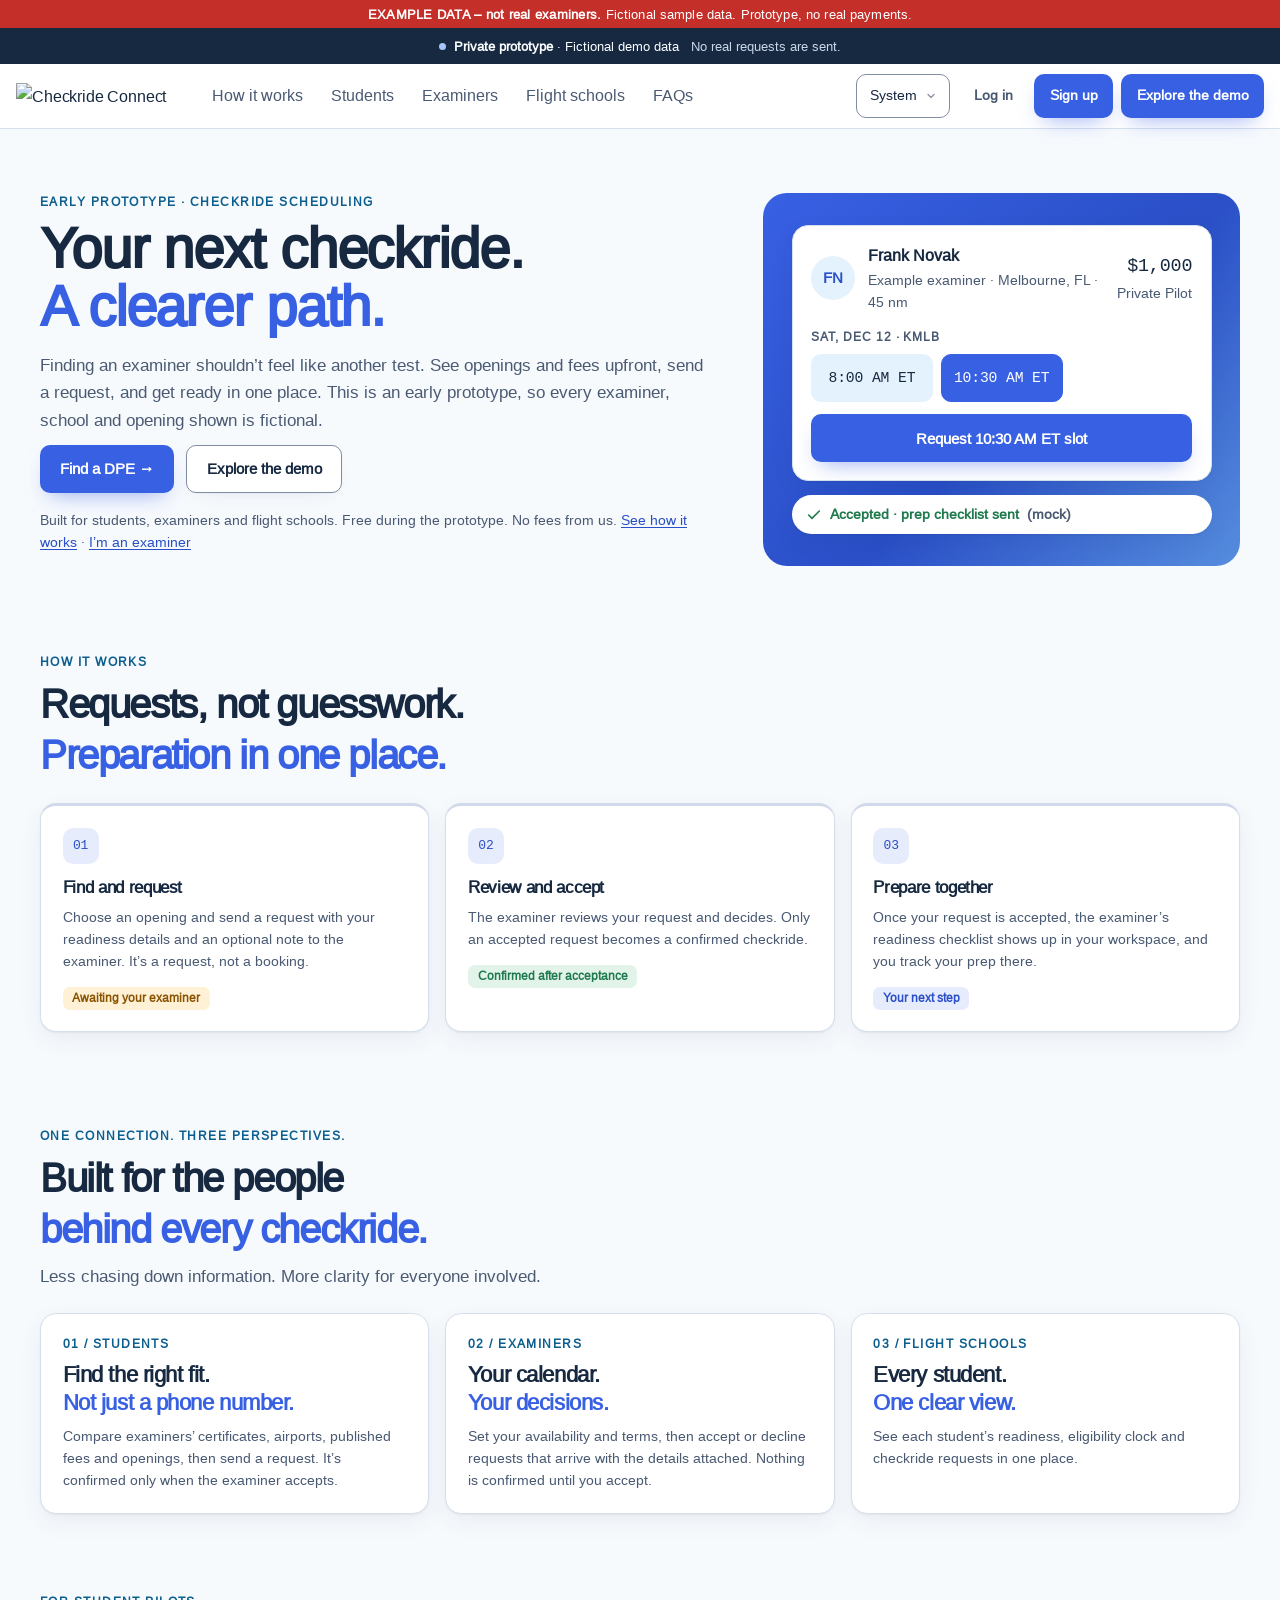
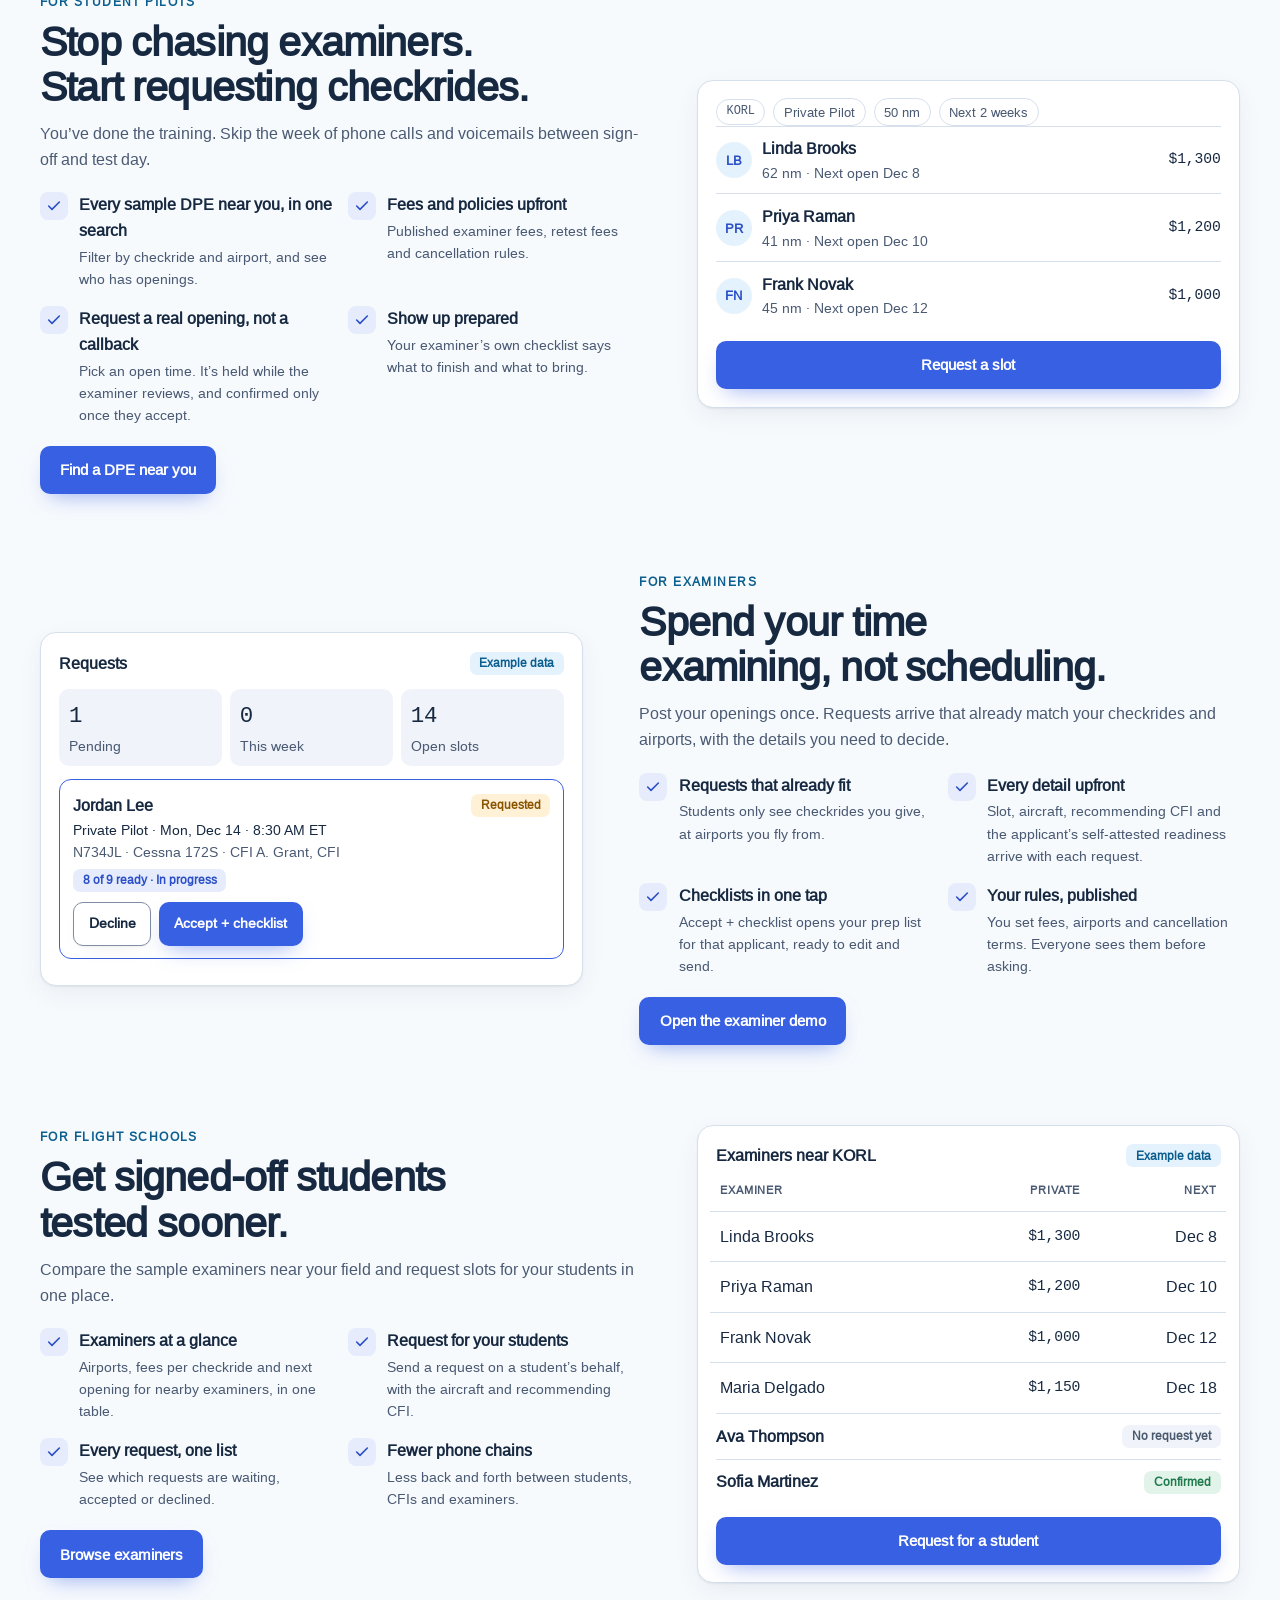
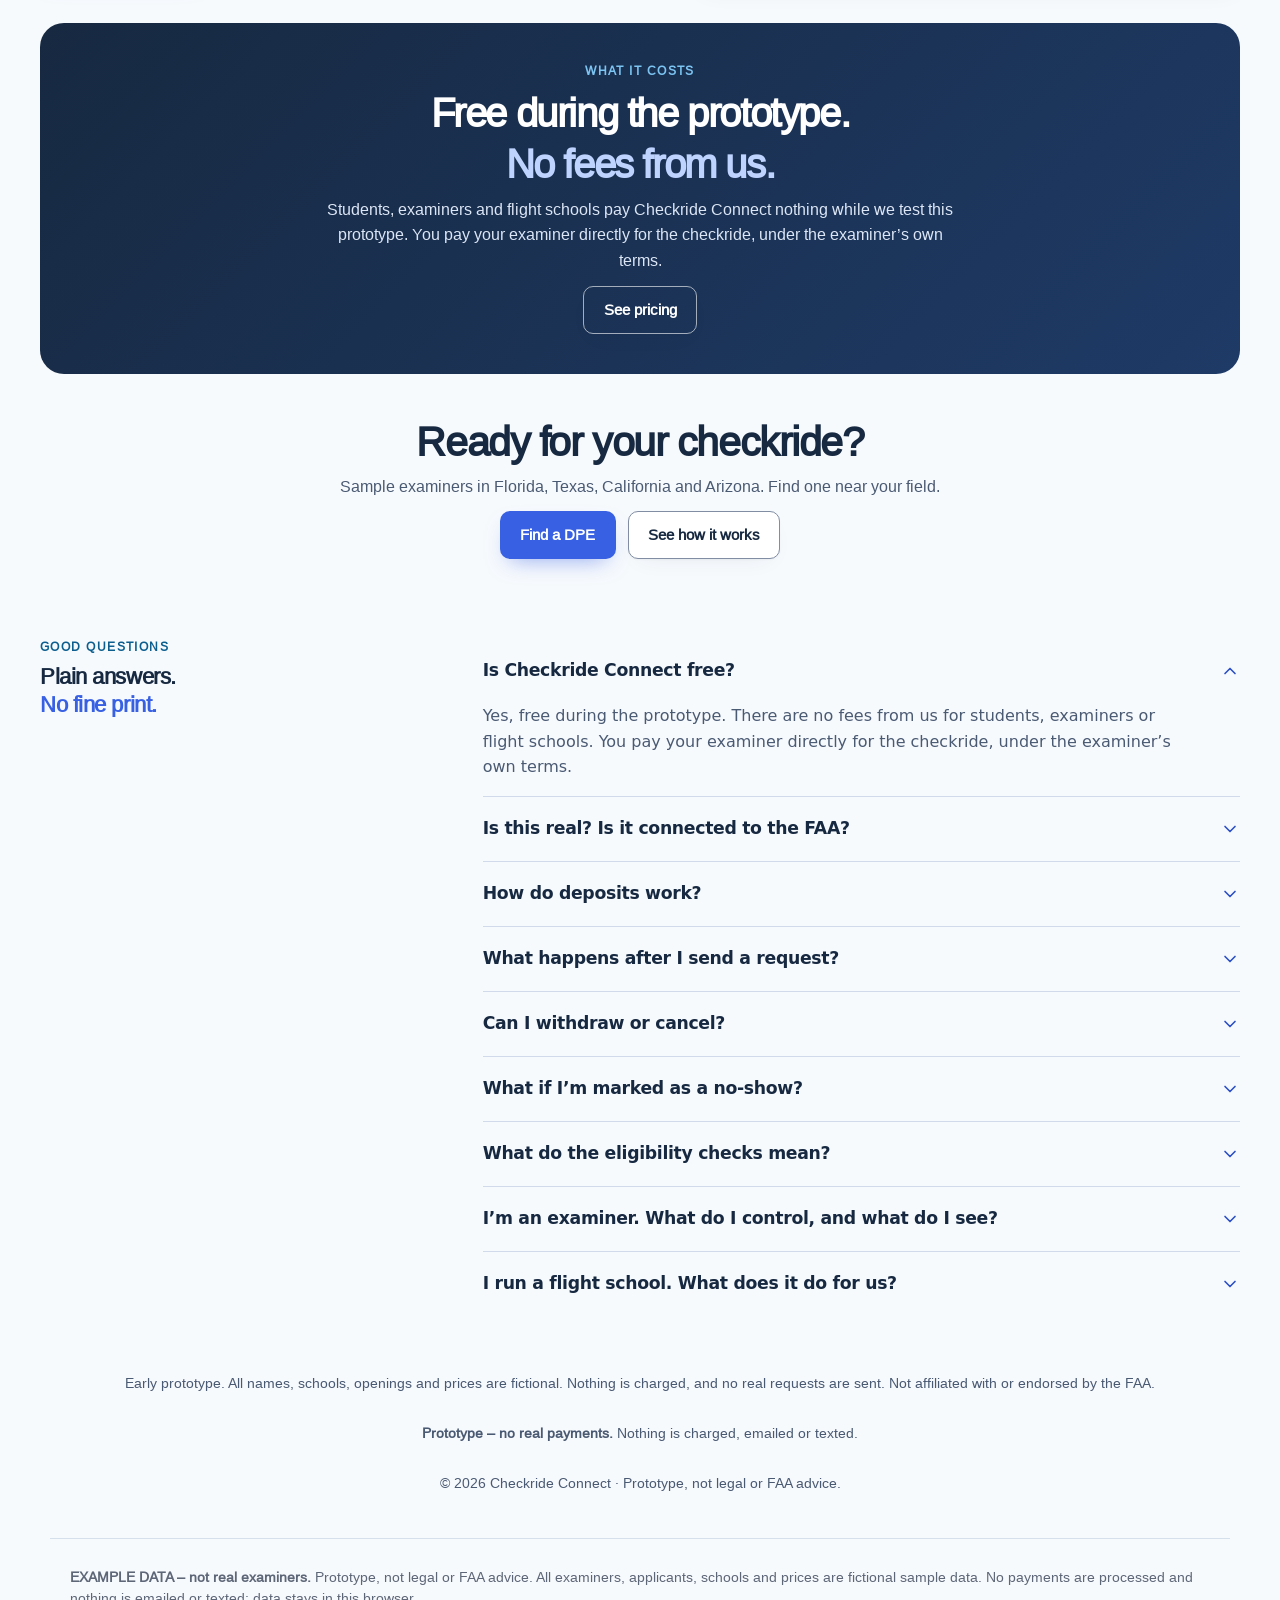
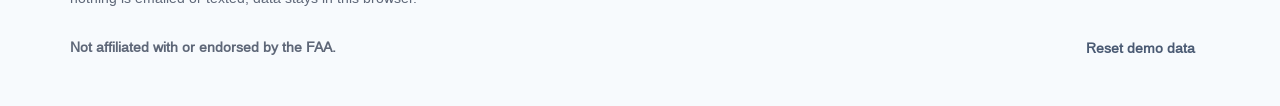
==== index.html @ be7ac013 "v4 RC2: Vercel-style rebuild (cc-proto-v7.1.0), QA GO" ====
<!doctype html><html lang="en"><head><meta charset=utf8><meta name=viewport content="width=device-width,initial-scale=1,viewport-fit=cover"><style>:root{color-scheme:light;box-sizing:border-box;padding-top:env(safe-area-inset-top,0px);padding-bottom:env(safe-area-inset-bottom,0px)}:root[data-theme=dark]{color-scheme:dark}html{scroll-padding-top:env(safe-area-inset-top,0px)}body{margin:0;padding:0;font:14px -apple-system,BlinkMacSystemFont,sans-serif;background:#F6F9FC;color:#162941}:root[data-theme=dark] body{background:#0B1424;color:#EAF0F8}img{max-width:100%}[hidden]:not([hidden=until-found i]){display:none!important}</style><link rel="icon" href="favicon.ico" sizes="48x48"><link rel="icon" href="icons/favicon.svg" type="image/svg+xml"><link rel="apple-touch-icon" href="icons/apple-touch-icon.png"><link rel="manifest" href="site.webmanifest"><meta name="theme-color" content="#ffffff" media="(prefers-color-scheme: light)"><meta name="theme-color" content="#10141d" media="(prefers-color-scheme: dark)">
<title>Checkride Connect (prototype)</title>
<meta name="description" content="Checkride Connect prototype: find sample examiners by certificate, location, availability and price. Example data only, not real examiners; not affiliated with or endorsed by the FAA.">
<!-- Fully static: no external fonts, scripts or network calls. Fonts are self-hosted in fonts/. -->
<!-- QA-051: no font preloads (Firefox warned they were unused on some routes); @font-face with font-display handles loading. --><link rel="stylesheet" href="styles.css">
<script>(function(){try{var t=localStorage.getItem('cc-theme')||'system';if(t==='system')t=matchMedia('(prefers-color-scheme: dark)').matches?'dark':'light';document.documentElement.dataset.theme=t;if(localStorage.getItem('cc-theme')&&localStorage.getItem('cc-theme')!=='system'){var ms=document.querySelectorAll('meta[name=theme-color]');for(var i=0;i<ms.length;i++){ms[i].media=(ms[i].content==='#10141d')===(t==='dark')?'all':'not all';}}}catch(e){document.documentElement.dataset.theme='light';}})();
try{if(localStorage.getItem("cc-wf"))document.documentElement.classList.add("wf")}catch(e){}</script>
</head><body>
<script>(function(){var h=location.hash.slice(1).split("?")[0].split("#")[0];if(h===""||h==="/"||h==="faq"||h==="/login"||h==="/signup")document.body.classList.add("is-landing");})();</script>

<a class="skip-link" href="#app">Skip to content</a>
<header class="topbar">
  <div class="proto-banner" role="note"><b>EXAMPLE DATA – not real examiners.</b> <span>Fictional sample data. Prototype, no real payments.</span></div>
  <div class="land-strip" role="note"><b>Private prototype</b> · Fictional demo data <span class="sep">No real requests are sent.</span></div>
  <div class="topbar-inner">
    <a class="brand" href="#/" aria-label="Checkride Connect, home">
      <img class="lockup lockup-light" src="brand/runway-horizontal-light.svg" width="164" height="26" alt="Checkride Connect">
      <img class="lockup lockup-dark" src="brand/runway-horizontal-dark.svg" width="164" height="26" alt="Checkride Connect">
    </a>
    <nav id="crumb" class="crumb" aria-label="Breadcrumb"></nav>
    <nav id="land-nav" class="land-nav" aria-label="Landing" hidden><a href="#/#how">How it works</a><a href="#/#students">Students</a><a href="#/#examiners">Examiners</a><a href="#/#schools">Flight schools</a><a href="#/#faq">FAQs</a></nav>
    <div class="topbar-right">
      <label class="theme-pick"><span class="sr-only">Theme</span>
        <select id="theme-select" data-theme-select data-action-change="theme" aria-label="Theme">
          <option value="light">Light</option>
          <option value="dark">Dark</option>
          <option value="system">System</option>
        </select>
      </label>
      <label class="role">
        <span class="role-label">View as</span>
        <select id="role-select" aria-label="View the app as">
          <option value="pilot">Student pilot</option>
          <option value="dpe">Examiner</option>
          <option value="school">Flight school</option>
          <option value="admin" hidden disabled>Admin</option>
        </select>
      </label>
      <div id="v4-auth" class="v4-authbar land-cta-auth"><a class="btn ghost sm" href="#/login">Log in</a><a class="btn sm" href="#/signup">Sign up</a></div>
      <a class="btn cta sm land-cta" href="#/home" data-action="set-role" data-role="pilot" data-to="#/home">Explore the demo</a>
    </div>
  </div>
</header>
<nav id="nav" class="tabbar" aria-label="Main"></nav>

<main id="app" class="wrap" tabindex="-1"><div class="page app-loading" data-state="loading" role="status" aria-live="polite">
  <p class="app-loading-msg"><span class="spinner" aria-hidden="true"></span> Loading sample examiners…</p>
  <div class="sk sk-title" aria-hidden="true"></div><div class="sk sk-line" aria-hidden="true"></div><div class="sk sk-line short" aria-hidden="true"></div>
  <div class="sk sk-card" aria-hidden="true"></div><div class="sk sk-card" aria-hidden="true"></div>
</div></main>

<footer class="footer wrap">
  <p><b>EXAMPLE DATA – not real examiners.</b> Prototype, not legal or FAA advice. All examiners, applicants, schools and prices are fictional sample data. No payments are processed and nothing is emailed or texted; data stays in this browser.</p>
  <p class="faa-disclaimer"><b>Not affiliated with or endorsed by the FAA.</b></p>
  <button class="btn ghost sm" data-action="reset-data-ask" id="footer-reset-data">Reset demo data</button>
</footer>

<div id="modal-root"></div>
<div id="toasts" class="toasts" aria-live="polite"></div>

<script defer src="demo-date.js"></script>
<script defer src="data.js"></script>
<script defer src="sample-fl-examiners.js"></script>
<script defer src="sample-tx-examiners.js"></script>
<script defer src="sample-ca-examiners.js"></script>
<script defer src="sample-az-examiners.js"></script>
<script defer src="cost-model.js"></script>
<script defer src="app.js"></script>
<script id="app-fallback">
// Data load failure: if a script failed to load or the sample data is missing, show a recoverable error instead of a blank page.
document.addEventListener("DOMContentLoaded", function () {
  if (window.CC_APP_READY) return;
  var app = document.getElementById("app");
  app.innerHTML = '<div class="page"><div class="card empty state" data-state="load-error" role="alert">' +
    '<svg class="state-ic" viewBox="0 0 24 24" width="28" height="28" aria-hidden="true" fill="none" stroke="currentColor" stroke-width="1.7" stroke-linecap="round" stroke-linejoin="round"><path d="M12 4 2.8 19.5h18.4z"/><path d="M12 10v4.2M12 17.2v.1"/></svg>' +
    '<h1>Sample data didn\u2019t load</h1><p>' + (navigator.onLine === false ? "You\u2019re offline and this page isn\u2019t saved on this device yet. Connect once, then it works offline." : "Part of the prototype failed to load. Try again.") + '</p>' +
    '<div class="empty-actions"><button class="btn" type="button" id="retry-load">Try again</button></div>' +
    '<p class="muted small">Prototype – no real payments. Prototype, not legal or FAA advice.</p></div></div>';
  document.getElementById("retry-load").addEventListener("click", function () { location.reload(); });
});
</script>
<script>
// Offline support: a small service worker caches the app shell and sample data (relative paths, works under a subpath).
if ("serviceWorker" in navigator && /^https?:$/.test(location.protocol)) {
  window.addEventListener("load", function () { navigator.serviceWorker.register("sw.js", { scope: "./" }).catch(function () {}); });
}
</script>

</body></html>
---- styles.css ----
/* v3 fonts (design-spec-v3 §2.2, Marlo r9 #1): headlines Manrope 800 (section titles 700), body Geist, codes/times/fees Geist Mono.
   Self-hosted (SIL OFL 1.1, licenses in fonts/licenses/), rules from checkride-brand/fonts/README.md. Bricolage is used only inside
   the outlined logo SVG, so it is not loaded as a webfont. */
@font-face {
  font-family: "Manrope";
  src: url("fonts/Manrope-Variable-latin.woff2") format("woff2");
  font-weight: 200 800; font-style: normal; font-display: swap;
  unicode-range: U+0000-00FF, U+0131, U+0152-0153, U+02BB-02BC, U+02C6, U+02DA, U+02DC, U+0304, U+0308, U+0329, U+2000-206F, U+20AC, U+2122, U+2191, U+2193, U+2212, U+2215, U+FEFF, U+FFFD;
}
@font-face {
  font-family: "Manrope";
  src: url("fonts/Manrope-Variable-latin-ext.woff2") format("woff2");
  font-weight: 200 800; font-style: normal; font-display: swap;
  unicode-range: U+0100-02BA, U+02BD-02C5, U+02C7-02CC, U+02CE-02D7, U+02DD-02FF, U+0304, U+0308, U+0329, U+1D00-1DBF, U+1E00-1E9F, U+1EF2-1EFF, U+2020, U+20A0-20AB, U+20AD-20C4, U+2113, U+2C60-2C7F, U+A720-A7FF;
}
@font-face {
  font-family: "Geist";
  src: url("fonts/Geist-Variable.woff2") format("woff2");
  font-weight: 100 900; font-style: normal; font-display: swap;
}
@font-face {
  font-family: "Geist Mono";
  src: url("fonts/GeistMono-Variable.woff2") format("woff2");
  font-weight: 100 900; font-style: normal; font-display: swap;
}

/* Metric-matched local fallbacks (no download): keep line breaks stable while the self-hosted fonts swap in, cutting landing CLS. */
@font-face { font-family: "Manrope Fallback"; src: local("Arial"), local("ArialMT"), local("Arimo"), local("Liberation Sans"), local("Helvetica"); size-adjust: 100.5%; ascent-override: 106.1%; descent-override: 29.9%; line-gap-override: 0%; }
@font-face { font-family: "Geist Fallback"; src: local("Arial"), local("ArialMT"), local("Arimo"), local("Liberation Sans"), local("Helvetica"); size-adjust: 101.8%; ascent-override: 98.7%; descent-override: 29%; line-gap-override: 0%; }

/* v3 tokens (design-spec-v3 §2, tokens-v3.css). Light is the default (UI label "Light"); dark via [data-theme="dark"]; "System" is
   resolved to light or dark by the pre-paint script in index.html. Older variable names used across this file map onto v3 values. */
:root, :root[data-theme="light"] {
  color-scheme: light;
  --bg: #F7FAFD; --bg-tint: #F3F6FF;
  --surface: #FFFFFF; --surface-inset: #F6F9FB; --surface-hero: #EDF5FC; --surface-hero-2: #EAF2FD;
  --surface-2: #F0F3F9; --surface-3: #EAEDF6;
  --text: #172941; --muted: #4A5A73; --faint: #5E6778; --subtle: #5E6778; --label: #495A6E; --placeholder: #626C7E;
  --border: #D6E0EC; --border-strong: #D1DAEB; --rule: #D1DAEB; --rule-accent: #C3DAFA; --border-control: #808DA2;
  --brand: #172941;
  --accent: #3860E3; --accent-strong: #2A4FC7; --accent-text: #2A4FC7; --accent-soft: #E6ECFC; --accent-soft-2: #E3F2FC; --on-accent: #FFFFFF;
  --headline-accent: #3860E3; --date-num: #2A4DCD; --indicator: #3860E3; --focus: #3860E3;
  --navy: #172941; --on-navy: #F9FDFE; --on-navy-muted: #C9D6E8; --navy-dot: #A6C6F9; --strip-text: #3E5B7D;
  --on-warn: #FFFFFF;
  --good: #1F7A4D; --good-text: #1F7A4D; --good-soft: #E2F4EA;
  --warn: #8A5300; --warn-text: #8A5300; --warn-soft: #FFF1D6;
  --bad: #B42318; --bad-text: #B42318; --bad-soft: #FDE8E6; --bad-border-control: #B86E72;
  --info-soft: #E3F2FC; --info-text: #0B5E8E; --neutral-soft: #F0F3F9; --neutral-text: #495A6E; --track: #EAEDF6;
  --verify-soft: #F3EEFF; --verify-text: #5B3DB8;
  --signal: #f2b33d;
  --board-bg: #15273F; --board-row: #1C3150; --board-row-hover: #233B5F; --board-text: #F9FDFE; --board-dim: #C9D6E8;
  --scrim: rgb(0 0 0 / .45);
  --shadow-sm: 0 1px 2px rgb(22 41 65 / .04), 0 8px 24px -12px rgb(22 41 65 / .10);
  --shadow-md: 0 1px 2px rgb(22 41 65 / .05), 0 14px 30px -12px rgb(22 41 65 / .18);
  --shadow-lg: 0 30px 70px -20px rgb(22 41 65 / .35);
  --shadow-card: 0 1px 2px rgb(22 41 65 / .04), 0 8px 24px -12px rgb(22 41 65 / .10);
  --shadow-cta: 0 10px 22px -10px rgb(56 96 227 / .55);
  --r-xs: 6px; --r-sm: 10px; --r-md: 12px; --r: 16px; --r-lg: 16px; --r-xl: 20px; --r-pill: 999px;
  --target-min: 44px; --dur-fast: 120ms; --dur: 200ms;
  /* Fonts switch on with html.wf (after first paint; see app.js brandFonts), so first paint never waits on webfonts.
     Before then the metric-matched local "… Fallback" faces keep line breaks stable, so the swap does not shift layout. */
  --font-display: "Manrope Fallback", ui-sans-serif, system-ui, -apple-system, BlinkMacSystemFont, "Segoe UI", Roboto, "Helvetica Neue", Arial, sans-serif;
  --font-body: "Manrope Fallback", ui-sans-serif, system-ui, -apple-system, BlinkMacSystemFont, "Segoe UI", Roboto, "Helvetica Neue", Arial, sans-serif;
  --font-mono: ui-monospace, "SF Mono", SFMono-Regular, Menlo, Consolas, "Liberation Mono", monospace;
  --fw-display: 800; --fw-h2: 700;
  --fs-display: 2.5rem; --fs-h1: 1.875rem; --fs-h2: 1.375rem; --fs-h3: 1.0625rem; --fs-eyebrow: .75rem; --fs-stat: 2rem;
  --ease: cubic-bezier(.2, .7, .2, 1);
  --header-h: 64px; --tabbar-h: 64px; --rail-w: 248px;
}
html.wf, html.wf[data-theme] {
  --font-display: "Manrope", "Manrope Fallback", ui-sans-serif, system-ui, -apple-system, BlinkMacSystemFont, "Segoe UI", Roboto, "Helvetica Neue", Arial, sans-serif;
  --font-body: "Manrope", "Manrope Fallback", ui-sans-serif, system-ui, -apple-system, BlinkMacSystemFont, "Segoe UI", Roboto, "Helvetica Neue", Arial, sans-serif;
  --font-mono: "Geist Mono", ui-monospace, "SF Mono", SFMono-Regular, Menlo, Consolas, "Liberation Mono", monospace;
}
/* QA-057: a stray "ce; }" fragment here used to swallow the whole dark token block below. */
:root[data-theme="dark"] {
  color-scheme: dark;
  --bg: #0B1424; --bg-tint: #0E1830;
  --surface: #121E33; --surface-inset: #0F1A2C; --surface-hero: #152645; --surface-hero-2: #132240;
  --surface-2: #1E2A40; --surface-3: #24324A;
  --text: #EAF0F8; --muted: #AEBACC; --faint: #9DA9BC; --subtle: #9DA9BC; --label: #B3BFD1; --placeholder: #8C98AC;
  --border: #24334C; --border-strong: #2B3B57; --rule: #2B3B57; --rule-accent: #35508A; --border-control: #71819B;
  --brand: #EAF0F8;
  --accent: #3860E3; --accent-strong: #B4C7FF; --accent-text: #9DB4FF; --accent-soft: #1B2C4F; --accent-soft-2: #22355C; --on-accent: #FFFFFF;
  --headline-accent: #8FA9FF; --date-num: #B4C7FF; --indicator: #9DB4FF; --focus: #9DB4FF;
  --navy: #050C18; --on-navy: #E6EEF9; --on-navy-muted: #B9C7DB; --navy-dot: #A6C6F9; --strip-text: #B9CBE6;
  --on-warn: #121E33;
  --good: #4DBA6E; --good-text: #A3DDB0; --good-soft: #13301F;
  --warn: #F0D48C; --warn-text: #F0D48C; --warn-soft: #33290F;
  --bad: #F4ABA9; --bad-text: #F4ABA9; --bad-soft: #3A1C20; --bad-border-control: #C77479;
  --info-soft: #1B2C4F; --info-text: #AFC4FF; --neutral-soft: #1E2A40; --neutral-text: #C0CADA; --track: #24324A;
  --verify-soft: #2A2148; --verify-text: #CDBDFF;
  --board-bg: #050C18; --board-row: #0F1A2C; --board-row-hover: #152645; --board-text: #E6EEF9; --board-dim: #B9C7DB;
  --scrim: rgb(0 0 0 / .6);
  --shadow-sm: 0 1px 2px rgb(0 0 0 / .3), 0 8px 24px -12px rgb(0 0 0 / .5);
  --shadow-md: 0 1px 2px rgb(0 0 0 / .3), 0 12px 30px -12px rgb(0 0 0 / .5);
  --shadow-lg: 0 30px 70px -20px rgb(0 0 0 / .7);
  --shadow-card: 0 1px 2px rgb(0 0 0 / .3), 0 8px 24px -12px rgb(0 0 0 / .5);
  --shadow-cta: 0 10px 22px -10px rgb(0 0 0 / .6);
}

* { box-sizing: border-box; }
html, body { margin: 0; }
body {
  background: var(--bg);
  color: var(--text);
  font: 15px/1.55 var(--font-body);
  -webkit-font-smoothing: antialiased;
  text-rendering: optimizeLegibility;
}
::selection { background: var(--accent-soft); }
a { color: var(--accent-text); text-decoration: none; transition: color .15s; }
a:hover { color: var(--accent-strong); }
h1, h2, h3 { margin: 0 0 .5rem; text-wrap: balance; color: var(--text); }
h1, h2 { font-family: var(--font-display); letter-spacing: -.025em; line-height: 1.1; }
h1 { font-weight: 700; font-size: clamp(1.7rem, 3.2vw, 2.25rem); }
h2 { font-weight: 650; font-size: 1.2rem; }
h3 { font-weight: 600; font-size: 1rem; letter-spacing: -.01em; line-height: 1.3; }
p { margin: 0 0 .75rem; }
b, strong { font-weight: 600; }
[hidden] { display: none !important; }
.sr-only { position: absolute; width: 1px; height: 1px; overflow: hidden; clip: rect(0 0 0 0); white-space: nowrap; }
.wrap {
  max-width: 1180px;
  margin: 0 auto;
  padding-left: max(20px, env(safe-area-inset-left, 0px));
  padding-right: max(20px, env(safe-area-inset-right, 0px));
}
.muted { color: var(--muted); }
.small { font-size: .86rem; }
.mono { font-family: var(--font-mono); font-size: .92em; letter-spacing: -.01em; }
.row { display: flex; gap: .75rem; align-items: center; flex-wrap: wrap; }
.spread { justify-content: space-between; }
label.row { flex-wrap: nowrap; cursor: pointer; }
.stack > * + * { margin-top: 1rem; }
.big-num { font-family: var(--font-display); font-size: 2.2rem; font-weight: 700; letter-spacing: -.03em; line-height: 1; }

/* ---------- Top bar ---------- */
body::before {
  content: ""; position: fixed; inset: 0 0 auto; height: env(safe-area-inset-top, 0px);
  z-index: 21; background: var(--surface);
}
.topbar {
  position: sticky; top: env(safe-area-inset-top, 0px); z-index: 20;
  background: color-mix(in srgb, var(--surface) 82%, transparent);
  -webkit-backdrop-filter: saturate(1.6) blur(16px);
  backdrop-filter: saturate(1.6) blur(16px);
  border-bottom: 1px solid var(--border);
}
.topbar-inner { display: flex; align-items: center; gap: 1.25rem; min-height: var(--header-h); flex-wrap: wrap; }
.brand { display: flex; align-items: center; gap: .55rem; color: var(--brand); font-size: 1.02rem; white-space: nowrap; letter-spacing: -.01em; }
.brand-mark { width: 32px; height: 32px; flex-shrink: 0; display: block; } /* Runway mark: brand rules say no recolor, rotate or effects */
.brand:hover { color: var(--brand); }
.brand b { font-weight: 700; }
.topbar-right { display: flex; align-items: center; gap: .5rem; margin-left: auto; }
.bell {
  position: relative; color: var(--muted); display: grid; place-items: center;
  width: 38px; height: 38px; border-radius: 50%; transition: background .15s, color .15s;
}
.bell:hover { background: var(--surface-2); color: var(--text); }
.bell.bump svg { animation: ring .7s var(--ease); transform-origin: 50% 10%; }
.bell-count {
  position: absolute; top: 3px; right: 2px; background: var(--bad); color: var(--surface);
  font-size: .66rem; font-weight: 700; border-radius: 99px; padding: 0 5px; min-width: 17px; height: 17px;
  line-height: 17px; text-align: center; box-shadow: 0 0 0 2px var(--surface);
}
.role { display: flex; align-items: center; gap: .5rem; }
.role-label { font-size: .8rem; color: var(--faint); white-space: nowrap; }
@media (max-width: 640px) { .role-label { position: absolute; width: 1px; height: 1px; overflow: hidden; clip: rect(0 0 0 0); } }
.role select { width: auto; height: 38px; padding: 0 2rem 0 .85rem; font-size: .88rem; font-weight: 500; border-radius: 999px; }

/* ---------- Controls ---------- */
select, input, textarea {
  font: inherit; color: inherit; background-color: var(--surface);
  border: 1px solid var(--border-strong); border-radius: 10px; padding: .55rem .75rem; width: 100%;
  min-height: 42px; transition: border-color .15s, box-shadow .15s;
}
select {
  appearance: none; -webkit-appearance: none; padding-right: 2rem; cursor: pointer;
  background-image: url("data:image/svg+xml,%3Csvg xmlns='http://www.w3.org/2000/svg' width='12' height='12' viewBox='0 0 24 24' fill='none' stroke='%238a93a3' stroke-width='2.5' stroke-linecap='round' stroke-linejoin='round'%3E%3Cpath d='m6 9 6 6 6-6'/%3E%3C/svg%3E");
  background-repeat: no-repeat; background-position: right .75rem center;
}
select:hover, input:hover { border-color: var(--faint); }
input[type="checkbox"] { width: 18px; height: 18px; min-height: 0; padding: 0; accent-color: var(--accent); cursor: pointer; flex-shrink: 0; }
select:focus, input:focus, textarea:focus { outline: none; border-color: var(--accent); box-shadow: 0 0 0 4px var(--accent-soft); }
.btn:focus-visible, a:focus-visible, button:focus-visible { outline: 2px solid var(--accent); outline-offset: 2px; }
label.field { display: block; min-width: 0; }
label.field > span {
  display: block; font-size: .7rem; font-weight: 600; color: var(--faint); margin-bottom: .35rem;
  text-transform: uppercase; letter-spacing: .07em;
}
.btn {
  display: inline-flex; align-items: center; justify-content: center; gap: .4rem;
  font: inherit; font-weight: 600; font-size: .92rem; border-radius: 10px; padding: .6rem 1.05rem; min-height: 42px;
  border: 1px solid transparent; background: var(--accent); color: var(--on-accent); cursor: pointer; white-space: nowrap;
  transition: background .15s, border-color .15s, color .15s, transform .12s var(--ease), box-shadow .2s;
  box-shadow: var(--shadow-sm);
}
.btn:hover { background: var(--accent-strong); color: var(--on-accent); }
.btn:active { transform: scale(.97); }
.btn.secondary { background: var(--surface); color: var(--text); border-color: var(--border-strong); }
.btn.secondary:hover { background: var(--surface-2); }
.btn.ghost { background: transparent; color: var(--muted); border-color: transparent; box-shadow: none; }
.btn.ghost:hover { background: var(--surface-2); color: var(--text); }
.btn.good { background: var(--good); color: var(--surface); }
.btn.good:hover { filter: brightness(1.08); }
.btn.bad { background: transparent; color: var(--bad); border-color: color-mix(in srgb, var(--bad) 35%, transparent); box-shadow: none; }
.btn.bad:hover { background: var(--bad-soft); }
.btn.sm { padding: .35rem .75rem; font-size: .84rem; min-height: 34px; border-radius: 9px; }
.btn[disabled] { opacity: .4; cursor: not-allowed; transform: none; }
.btn .arrow { transition: transform .2s var(--ease); }
.btn:hover .arrow { transform: translateX(3px); }

/* ---------- Surfaces & layout ---------- */
.card {
  background: var(--surface); border: 1px solid var(--border); border-radius: var(--r);
  padding: 1.35rem; box-shadow: var(--shadow-sm); min-width: 0;
}
a.card, .result { color: inherit; transition: transform .25s var(--ease), box-shadow .25s var(--ease), border-color .2s; }
a.card:hover, .result:hover { transform: translateY(-2px); box-shadow: var(--shadow-md); border-color: var(--border-strong); color: inherit; }
.page { padding-block: 2rem 3rem; }
.page-head { margin-bottom: 1.5rem; }
.page-head p { font-size: 1rem; }
.grid { display: grid; gap: 1rem; }
.g2 { grid-template-columns: repeat(auto-fit, minmax(280px, 1fr)); }
.g3 { grid-template-columns: repeat(auto-fit, minmax(230px, 1fr)); }
.g4 { grid-template-columns: repeat(auto-fit, minmax(190px, 1fr)); }
.split { display: grid; grid-template-columns: 290px minmax(0, 1fr); gap: 1.5rem; align-items: start; }
.split-r { display: grid; grid-template-columns: minmax(0, 1fr) 380px; gap: 1.5rem; align-items: start; }
@media (max-width: 900px) { .split, .split-r { grid-template-columns: minmax(0, 1fr); } }
.sticky { position: sticky; top: calc(env(safe-area-inset-top, 0px) + var(--header-h) + 16px); }
@media (max-width: 900px) { .sticky { position: static; } }
.section-title { font-size: 1.45rem; margin: 3rem 0 1rem; }

/* ---------- Hero ---------- */
.hero { position: relative; padding-block: 3.5rem 2.5rem; }
.hero::before {
  content: ""; position: absolute; inset: 0 calc(50% - 50vw); z-index: -1; pointer-events: none;
  background-image:
    linear-gradient(var(--border) 1px, transparent 1px),
    linear-gradient(90deg, var(--border) 1px, transparent 1px);
  background-size: 44px 44px;
  -webkit-mask-image: radial-gradient(ellipse 70% 80% at 30% 20%, #000 20%, transparent 75%);
  mask-image: radial-gradient(ellipse 70% 80% at 30% 20%, #000 20%, transparent 75%);
  opacity: .7;
}
.hero-grid { display: grid; grid-template-columns: minmax(0, 1.05fr) minmax(0, .95fr); gap: 3rem; align-items: center; }
@media (max-width: 960px) { .hero-grid { grid-template-columns: minmax(0, 1fr); gap: 2rem; } }
.hero h1 { font-size: clamp(2.5rem, 5.6vw, 4.1rem); letter-spacing: -.04em; line-height: 1; margin: 1rem 0 1rem; font-weight: 750; }
.hero h1 .hl { color: var(--accent-text); }
.hero p.lead { font-size: 1.12rem; color: var(--muted); max-width: 34rem; margin-bottom: 1.75rem; }
.eyebrow {
  display: inline-flex; align-items: center; gap: .5rem; font-size: .8rem; font-weight: 500; color: var(--muted);
  padding: .3rem .75rem .3rem .55rem; border: 1px solid var(--border); background: var(--surface); border-radius: 999px;
}
.pulse { width: 8px; height: 8px; border-radius: 50%; background: var(--good); box-shadow: 0 0 0 0 var(--good); animation: pulse 2s infinite; }
.search-box { display: grid; grid-template-columns: 1.3fr 1.3fr .8fr 1fr auto; gap: .65rem; align-items: end; }
.hero .search-box {
  grid-template-columns: 1fr 1fr; background: var(--surface); border: 1px solid var(--border);
  border-radius: var(--r-lg); padding: 1rem; box-shadow: var(--shadow-md);
}
.hero .search-box .btn { grid-column: 1 / -1; min-height: 48px; font-size: 1rem; }
@media (max-width: 900px) { .search-box { grid-template-columns: 1fr 1fr; } .search-box .btn { grid-column: 1 / -1; } }
@media (max-width: 480px) { .search-box, .hero .search-box { grid-template-columns: 1fr; } }
.hero-meta { display: flex; flex-wrap: wrap; gap: .4rem 1.25rem; margin-top: 1.1rem; font-size: .84rem; color: var(--muted); }
.hero-meta span { display: inline-flex; align-items: center; gap: .35rem; }
.hero-meta svg { color: var(--good); flex-shrink: 0; }

/* Departures-style openings board */
.board {
  background: var(--board-bg); color: var(--board-text); border-radius: var(--r-lg);
  padding: 1.1rem; box-shadow: var(--shadow-lg); font-family: var(--font-mono); min-width: 0;
  perspective: 800px;
}
.board-head {
  display: flex; justify-content: space-between; align-items: center; padding: .1rem .35rem .8rem;
  font-size: .7rem; letter-spacing: .14em; text-transform: uppercase; color: var(--board-dim);
}
.live { display: inline-flex; align-items: center; gap: .45rem; color: var(--signal); }
.live::before { content: ""; width: 7px; height: 7px; border-radius: 50%; background: var(--signal); animation: blink 1.6s infinite; }
.board-cols, .board-row {
  display: grid; grid-template-columns: 4.6rem 3.4rem minmax(0, 1fr) auto; gap: .8rem; align-items: center;
}
.board-cols { padding: 0 .75rem .45rem; font-size: .64rem; letter-spacing: .12em; text-transform: uppercase; color: var(--board-dim); }
.board-rows { display: grid; gap: 4px; }
.board-row {
  padding: .65rem .75rem; background: var(--board-row); border-radius: 10px; color: var(--board-text);
  font-size: .84rem; transition: background .15s, transform .2s var(--ease); transform-origin: 50% 0;
}
.board-row:hover { background: var(--board-row-hover); color: var(--board-text); transform: translateX(3px); }
.board-row b { font-weight: 600; letter-spacing: .02em; }
.board-row small { display: block; font-size: .7rem; color: var(--board-dim); margin-top: .1rem; }
.b-field { color: var(--signal); font-weight: 600; letter-spacing: .04em; }
.b-who { min-width: 0; overflow: hidden; text-overflow: ellipsis; white-space: nowrap; font-family: var(--font-body); }
.b-who small { font-family: var(--font-mono); }
.b-fee { text-align: right; font-weight: 600; }
.board-foot { display: flex; justify-content: space-between; align-items: center; margin-top: .85rem; padding: 0 .35rem; font-size: .76rem; color: var(--board-dim); }
.board-foot a { color: var(--board-text); font-weight: 600; }
.board-foot a:hover { color: var(--signal); }
@media (max-width: 440px) { .board-cols, .board-row { grid-template-columns: 4.2rem 3rem minmax(0, 1fr); } .b-fee, .board-cols span:last-child { display: none; } }

/* Stats */
.statband {
  display: grid; grid-template-columns: repeat(4, minmax(0, 1fr));
  background: var(--surface); border: 1px solid var(--border); border-radius: var(--r-lg); box-shadow: var(--shadow-sm);
}
.statband > div { padding: 1.35rem 1.5rem; border-left: 1px solid var(--border); }
.statband > div:first-child { border-left: 0; }
@media (max-width: 760px) {
  .statband { grid-template-columns: repeat(2, minmax(0, 1fr)); }
  .statband > div:nth-child(3) { border-left: 0; }
  .statband > div:nth-child(n+3) { border-top: 1px solid var(--border); }
}
.stat { padding: 1.1rem 1.25rem; }
.stat .v, .statband .v {
  font-family: var(--font-display); font-size: 1.85rem; font-weight: 700; letter-spacing: -.03em;
  line-height: 1.1; font-variant-numeric: tabular-nums;
}
.stat .l, .statband .l { color: var(--muted); font-size: .84rem; margin-top: .25rem; }

/* Steps & features */
.steps { counter-reset: s; }
.steps .card::before {
  counter-increment: s; content: "Step " counter(s); display: block; margin-bottom: .9rem;
  font-family: var(--font-mono); font-size: .72rem; letter-spacing: .08em; text-transform: uppercase; color: var(--accent-text);
}
.feature h3 { display: flex; justify-content: space-between; align-items: center; gap: .5rem; }
.feature h3::after { content: "→"; color: var(--faint); transition: transform .25s var(--ease), color .2s; }
.feature:hover h3::after { transform: translateX(4px); color: var(--accent-text); }
.feature p { margin: 0; }

/* ---------- Pills & badges ---------- */
.pill {
  display: inline-flex; align-items: center; gap: .3rem; font-size: .74rem; font-weight: 600; padding: .2rem .6rem;
  border-radius: 99px; background: var(--surface-2); color: var(--muted); white-space: nowrap; line-height: 1.4;
}
.pill.good { background: var(--good-soft); color: var(--good); }
.pill.warn { background: var(--warn-soft); color: var(--warn); }
.pill.bad { background: var(--bad-soft); color: var(--bad); }
.pill.accent { background: var(--accent-soft); color: var(--accent-text); }
/* .verified removed in phase 3 (read as an FAA check mark) */

/* ---------- Search results ---------- */
.result { display: grid; grid-template-columns: auto minmax(0, 1fr) auto; gap: 1.1rem; align-items: start; }
@media (max-width: 620px) { .result { grid-template-columns: auto minmax(0, 1fr); } .result .price { grid-column: 1 / -1; text-align: left !important; display: flex; align-items: baseline; gap: .6rem; flex-wrap: wrap; } }
.avatar {
  width: 46px; height: 46px; border-radius: 13px; display: grid; place-items: center; flex-shrink: 0;
  font-weight: 650; font-size: .95rem; letter-spacing: .02em; color: var(--accent-text); background: var(--accent-soft);
}
.avatar.lg { width: 76px; height: 76px; border-radius: 20px; font-size: 1.5rem; font-family: var(--font-display); }
.result h3 a { color: var(--text); }
.result h3 a:hover { color: var(--accent-text); }
.price .amt { font-family: var(--font-display); font-size: 1.6rem; font-weight: 700; letter-spacing: -.03em; line-height: 1.1; }
.chips { display: flex; flex-wrap: wrap; gap: .4rem; margin-top: .8rem; }
.chip {
  font: inherit; font-size: .8rem; font-weight: 500; border: 1px solid var(--border-strong); background: var(--surface);
  color: var(--text); border-radius: 999px; padding: .32rem .7rem; cursor: pointer; font-variant-numeric: tabular-nums;
  transition: border-color .15s, color .15s, background .15s, transform .15s var(--ease);
}
.chip:hover { border-color: var(--accent); color: var(--accent-text); background: var(--accent-soft); transform: translateY(-1px); }
.chip.soon { border-color: color-mix(in srgb, var(--good) 45%, transparent); color: var(--good); background: var(--good-soft); }
.chip.soon:hover { border-color: var(--good); color: var(--good); }
.cta-banner {
  background: var(--accent-soft); border-radius: var(--r); padding: 1rem 1.2rem;
  border: 1px solid color-mix(in srgb, var(--accent) 18%, transparent);
}

/* ---------- Tables ---------- */
.table-wrap { overflow-x: auto; margin-inline: -.35rem; }
table { width: 100%; border-collapse: collapse; }
th, td { text-align: left; padding: .75rem .6rem; border-bottom: 1px solid var(--border); vertical-align: middle; }
.table-wrap th, .table-wrap td { white-space: nowrap; }
th { font-size: .7rem; text-transform: uppercase; letter-spacing: .07em; color: var(--faint); font-weight: 600; }
tbody tr { transition: background .15s; }
tbody tr:hover td { background: var(--surface-2); }
tbody tr:last-child td { border-bottom: 0; }
td.num, th.num { text-align: right; font-variant-numeric: tabular-nums; }
tr.best td, tr.best:hover td { background: var(--good-soft); }
td:first-child { border-radius: 8px 0 0 8px; }
td:last-child { border-radius: 0 8px 8px 0; }
.bar { height: 6px; border-radius: 99px; background: var(--surface-3); overflow: hidden; min-width: 80px; }
.bar > i { display: block; height: 100%; background: var(--accent); border-radius: 99px; transform-origin: left; }
.bar.good > i { background: var(--good); }

/* ---------- Calendar ---------- */
.cal-head { display: flex; justify-content: space-between; align-items: center; margin-bottom: .75rem; }
.cal-head b { font-family: var(--font-display); font-size: 1.02rem; font-weight: 650; }
.cal { display: grid; grid-template-columns: repeat(7, 1fr); gap: 4px; }
.cal, .cal-head { max-width: 400px; margin-inline: auto; }
.cal .dow { font-size: .68rem; color: var(--faint); text-align: center; font-weight: 600; padding-bottom: 4px; letter-spacing: .06em; }
.cal button {
  font: inherit; height: 40px; border: 1px solid transparent; border-radius: 10px; background: transparent;
  color: var(--muted); cursor: default; position: relative; font-size: .86rem; font-variant-numeric: tabular-nums;
  transition: transform .15s var(--ease), background .15s, color .15s;
}
.cal button.open { background: var(--good-soft); color: var(--good); font-weight: 650; cursor: pointer; }
.cal button.open:hover { transform: scale(1.08); }
.cal button.sel { background: var(--good); color: var(--surface); }
.cal button.today::after { content: ""; position: absolute; bottom: 5px; left: 50%; width: 4px; height: 4px; margin-left: -2px; border-radius: 50%; background: var(--accent); }
.cal button.past { opacity: .35; }
.slot-row { display: flex; justify-content: space-between; align-items: center; gap: .75rem; padding: .75rem 0; border-bottom: 1px solid var(--border); flex-wrap: wrap; }
.slot-row:last-child { border-bottom: 0; }
.day-panel { animation: rise .35s var(--ease) both; }

/* ---------- Progress & checklists ---------- */
.progress { height: 8px; background: var(--surface-3); border-radius: 99px; overflow: hidden; }
.progress > i { display: block; height: 100%; background: var(--good); border-radius: 99px; transition: width .5s var(--ease); transform-origin: left; }
.check-item {
  display: flex; gap: .75rem; align-items: flex-start; padding: .7rem .6rem; margin-inline: -.6rem;
  border-radius: 10px; cursor: pointer; transition: background .15s;
}
.check-item + .check-item { border-top: 1px solid var(--border); }
.check-item:hover { background: var(--surface-2); }
.check-item input { margin-top: .15rem; }
.check-item .t { transition: color .2s; }
.check-item.done .t { color: var(--muted); text-decoration: line-through; text-decoration-color: var(--faint); }

/* ---------- Tabs ---------- */
.tabs { display: inline-flex; gap: 2px; flex-wrap: wrap; margin-bottom: 1.25rem; padding: 4px; background: var(--surface-2); border-radius: 12px; }
.tabs a { padding: .4rem .85rem; border-radius: 9px; color: var(--muted); font-size: .88rem; font-weight: 500; transition: background .2s, color .2s, box-shadow .2s; }
.tabs a:hover { color: var(--text); }
.tabs a.active { background: var(--surface); color: var(--text); box-shadow: var(--shadow-md); }
/* Tap targets at every width: tab links 44px (nav), standalone name/'see all' links at least 24px (WCAG 2.5.8). */
.tabs a { min-height: 44px; display: inline-flex; align-items: center; }
h2 a, h3 a, th a, td a, .see-all, .chips > a.small { display: inline-flex; align-items: center; min-height: 24px; }

/* ---------- Notifications ---------- */
.notif { display: flex; gap: .75rem; padding: .9rem 0; border-bottom: 1px solid var(--border); }
.notif:last-child { border-bottom: 0; }
.notif .dot { width: 8px; height: 8px; border-radius: 50%; background: var(--accent); margin-top: .45rem; flex-shrink: 0; box-shadow: 0 0 0 3px var(--accent-soft); }
.notif.read .dot { background: transparent; box-shadow: none; }

/* ---------- Pricing ---------- */
.plan { display: flex; flex-direction: column; transition: transform .25s var(--ease), box-shadow .25s var(--ease); }
.plan:hover { transform: translateY(-3px); box-shadow: var(--shadow-md); }
.plan .p { font-family: var(--font-display); font-size: 2.2rem; font-weight: 700; letter-spacing: -.03em; margin: .35rem 0; }
.plan ul { list-style: none; padding: 0; margin: .5rem 0 1.25rem; flex: 1; }
.plan li { position: relative; padding-left: 1.4rem; margin-bottom: .5rem; }
.plan li::before { content: ""; position: absolute; left: 1px; top: .4em; width: 10px; height: 5px; border-left: 2px solid var(--good); border-bottom: 2px solid var(--good); transform: rotate(-45deg); }
.plan.featured { border-color: var(--accent); box-shadow: 0 0 0 1px var(--accent), var(--shadow-md); }

/* ---------- Modal ---------- */
.modal-bg {
  position: fixed; inset: 0; background: var(--scrim); display: grid; place-items: center; z-index: 50;
  padding: max(16px, env(safe-area-inset-top, 0px)) max(16px, env(safe-area-inset-right, 0px)) max(16px, env(safe-area-inset-bottom, 0px)) max(16px, env(safe-area-inset-left, 0px));
  -webkit-backdrop-filter: blur(6px); backdrop-filter: blur(6px);
  animation: fade .2s ease-out both;
}
.modal {
  background: var(--surface); border: 1px solid var(--border); border-radius: var(--r-lg); width: min(540px, 100%);
  max-height: 92vh; overflow: auto; padding: 1.6rem; box-shadow: var(--shadow-lg);
  animation: pop-in .32s var(--ease) both;
}
.modal-bg.closing { animation: fade-out .16s ease-in both; }
.modal-bg.closing .modal { animation: pop-out .16s ease-in both; }
.summary { background: var(--surface-2); border-radius: 12px; padding: .9rem 1rem; }
.summary .line { display: flex; justify-content: space-between; gap: 1rem; padding: .25rem 0; font-variant-numeric: tabular-nums; }

/* ---------- Toasts ---------- */
.toasts {
  position: fixed; right: calc(20px + env(safe-area-inset-right, 0px)); bottom: calc(20px + env(safe-area-inset-bottom, 0px));
  display: grid; gap: .5rem; z-index: 60; max-width: min(380px, calc(100vw - 40px));
}
.toast {
  display: flex; gap: .65rem; align-items: flex-start; background: var(--text); color: var(--bg);
  padding: .8rem 1rem; border-radius: 12px; box-shadow: var(--shadow-lg); font-size: .9rem;
  animation: toast-in .35s var(--ease) both;
}
.toast::before { content: ""; width: 8px; height: 8px; border-radius: 50%; background: var(--good); margin-top: .45rem; flex-shrink: 0; }
.toast.out { animation: toast-out .25s ease-in both; }

/* ---------- Footer & misc ---------- */
.footer {
  display: flex; justify-content: space-between; align-items: center; gap: 1rem; flex-wrap: wrap;
  color: var(--faint); font-size: .84rem; padding-block: 1.75rem calc(2.25rem + env(safe-area-inset-bottom, 0px));
  border-top: 1px solid var(--border);
}
.footer p { margin: 0; }
.empty { text-align: center; padding: 2.5rem 1rem; color: var(--muted); }
.empty h3 { font-family: var(--font-display); font-size: 1.15rem; }

/* ---------- Motion ---------- */
@keyframes rise { from { opacity: 0; transform: translateY(12px); } }
@keyframes fade { from { opacity: 0; } }
@keyframes fade-out { to { opacity: 0; } }
@keyframes pop-in { from { opacity: 0; transform: translateY(10px) scale(.97); } }
@keyframes pop-out { to { opacity: 0; transform: translateY(6px) scale(.98); } }
@keyframes toast-in { from { opacity: 0; transform: translateY(14px) scale(.96); } }
@keyframes toast-out { to { opacity: 0; transform: translateX(24px); } }
@keyframes flip { from { opacity: .15; transform: rotateX(-75deg); } }
@keyframes grow { from { transform: scaleX(0); } }
@keyframes pulse { 0% { box-shadow: 0 0 0 0 color-mix(in srgb, var(--good) 55%, transparent); } 70%, 100% { box-shadow: 0 0 0 7px transparent; } }
@keyframes blink { 50% { opacity: .25; } }
@keyframes ring { 15% { transform: rotate(14deg); } 30% { transform: rotate(-12deg); } 45% { transform: rotate(8deg); } 60% { transform: rotate(-5deg); } 75% { transform: rotate(2deg); } }

/* Page entrance: runs only right after navigating to a new screen. */
#app.enter .anim { animation: rise .55s var(--ease) both; animation-delay: calc(var(--i, 0) * 50ms); }
#app.enter .board-row { animation: flip .6s var(--ease) both; animation-delay: calc(250ms + var(--i, 0) * 70ms); }
#app.enter .progress > i, #app.enter .bar > i { animation: grow 1s var(--ease) both; animation-delay: .25s; }

/* ---------- Responsive tweaks ---------- */
@media (max-width: 900px) {
  .split > aside form.stack { display: grid; grid-template-columns: repeat(auto-fit, minmax(130px, 1fr)); gap: .65rem; }
  .split > aside form.stack > * + * { margin-top: 0; }
  /* QA-020: no order:-1 for the calendar aside; DOM order = visual order (Openings card is already at the top). */
  .split > aside form.stack > .loc-field { grid-column: 1 / -1; }
}
@media (max-width: 480px) {
  .brand { font-size: .96rem; }
  .role select { font-size: .82rem; padding-left: .7rem; }
  .split > aside h2 { display: none; }
  .card { padding: 1.1rem; }
  .hero { padding-block: 2rem 1.5rem; }
}
@media (prefers-reduced-motion: reduce) {
  *, *::before, *::after { animation: none !important; transition: none !important; }
}

/* ---------- Prototype notices & curated-checklist builder ---------- */
.proto-banner {
  background: #c42f2a; color: #fff; text-align: center; font-size: .8rem; line-height: 1.35;
  padding: .35rem max(12px, env(safe-area-inset-left, 0px)); letter-spacing: .01em;
}
.proto-banner b { font-weight: 700; letter-spacing: .02em; }
.proto-strip {
  display: flex; gap: .25rem 1.25rem; flex-wrap: wrap; margin: 1rem 0 0; padding: .55rem .85rem;
  background: var(--warn-soft); color: var(--warn); border: 1px solid color-mix(in srgb, var(--warn) 25%, transparent);
  border-radius: var(--r-sm); font-size: .82rem; line-height: 1.4;
}
.modal .proto-strip { margin: 0; }
.cl-row { display: flex; gap: .5rem; align-items: flex-start; padding-bottom: .75rem; border-bottom: 1px solid var(--border); }
.cl-row:last-child { border-bottom: 0; }
.cl-fields { flex: 1; min-width: 0; display: grid; gap: .35rem; }
.cl-btns { display: flex; gap: .15rem; flex-shrink: 0; }
.cl-btns .btn { min-width: 34px; padding-inline: .5rem; }
textarea { resize: vertical; }
@media (max-width: 480px) { .cl-row { flex-direction: column; } .cl-btns { align-self: flex-end; } }

.warn-note { padding: .55rem .75rem; background: var(--warn-soft); color: var(--warn); border: 1px solid color-mix(in srgb, var(--warn) 25%, transparent); border-radius: var(--r-sm); line-height: 1.4; }
.review { margin: .5rem 0 0; padding: .6rem .8rem; border-left: 3px solid var(--border-strong); background: var(--surface-2, rgba(0,0,0,.02)); border-radius: 0 var(--r-sm) var(--r-sm) 0; }
#all-in .summary .line > span { min-width: 0; }

/* Toasts must never block taps on the buttons underneath (found at 390px: a toast covered the modal's Submit button). */
.toasts, .toast { pointer-events: none; }
@media (max-width: 640px) { .toasts { bottom: auto; top: calc(64px + env(safe-area-inset-top, 0px)); right: 12px; left: 12px; max-width: none; } }

h1 .pill, h2 .pill { letter-spacing: 0; font-family: inherit; }
.table-wrap.tight th, .table-wrap.tight td { padding-inline: .45rem; }

.cmp-mobile-note { display: none; }
@media (max-width: 640px) {
  table.cmp th:nth-child(2), table.cmp td:nth-child(2), table.cmp th:nth-child(4), table.cmp td:nth-child(4),
  table.cmp th:nth-child(5), table.cmp td:nth-child(5), table.cmp th:nth-child(6), table.cmp td:nth-child(6),
  table.cmp th:nth-child(8), table.cmp td:nth-child(8), table.cmp th:nth-child(10), table.cmp td:nth-child(10) { display: none; }
  table.cmp .pill { display: block; width: fit-content; margin-top: .2rem; }
  .cmp-mobile-note { display: inline; }
}
@media (max-width: 640px) { .table-wrap table.cmp th, .table-wrap table.cmp td { white-space: normal; padding-inline: .35rem; } table.cmp td.num { white-space: nowrap; } }

/* ---------- Phase 3: DPE weekly openings (mobile-first) ---------- */
.avail-page .avail-status.amber { border-color: color-mix(in srgb, var(--warn) 45%, transparent); }
.avail-page .avail-status.stale, .avail-page .avail-status.reverify { border-color: color-mix(in srgb, var(--bad) 45%, transparent); }
.avail-stamp { font-size: 1.05rem; }
.avail-form { margin-top: 1rem; }
.avail-week { padding-bottom: .4rem; }
.avail-week > .row { margin-bottom: .4rem; gap: .5rem; flex-wrap: wrap; }
.avail-day { border-top: 1px solid var(--border); padding: .7rem 0; }
.avail-top { display: flex; justify-content: space-between; align-items: center; gap: .75rem; min-height: 44px; }
.avail-date { display: flex; flex-direction: column; min-width: 0; }
.avail-fields { display: grid; grid-template-columns: repeat(3, minmax(0, 1fr)); gap: .5rem; margin-top: .5rem; transition: opacity .2s; }
.avail-fields .field { min-width: 0; }
.avail-fields select, .avail-fields input { width: 100%; min-width: 0; }
.avail-fields .avail-note { grid-column: 1 / -1; }
.avail-day:has(input[name^="open-"]:not(:checked)) .avail-fields { display: none; }
@media (min-width: 760px) {
  .avail-fields { grid-template-columns: 90px 130px 120px minmax(0, 1fr); }
  .avail-fields .avail-note { grid-column: auto; }
}
.switch { position: relative; display: inline-flex; align-items: center; gap: .5rem; cursor: pointer; min-height: 44px; user-select: none; flex: none; }
.switch input { position: absolute; opacity: 0; width: 1px; height: 1px; }
.switch .track { width: 46px; height: 26px; border-radius: 13px; background: var(--surface-3); position: relative; transition: background .2s; flex: none; }
.switch .track::after { content: ""; position: absolute; top: 3px; left: 3px; width: 20px; height: 20px; border-radius: 50%; background: #fff; box-shadow: 0 1px 2px rgba(0,0,0,.25); transition: transform .2s; }
.switch input:checked + .track { background: var(--good); }
.switch input:checked + .track::after { transform: translateX(20px); }
.switch input:focus-visible + .track { outline: 2px solid var(--accent); outline-offset: 2px; }
.switch .lbl { font-weight: 600; font-size: .9rem; min-width: 3.6em; }
.switch .on { display: none; color: var(--good); }
.switch input:checked ~ .on { display: inline; }
.switch input:checked ~ .off { display: none; }
.avail-save { position: sticky; bottom: 0; z-index: 5; display: flex; justify-content: space-between; align-items: center; gap: .75rem; flex-wrap: wrap; background: var(--surface); border: 1px solid var(--border); border-radius: var(--r); padding: .75rem 1rem; box-shadow: 0 -4px 16px rgba(0,0,0,.08); }
@media (max-width: 620px) { .avail-save .btn { width: 100%; } }
.email-preview { border: 1px dashed var(--border-strong); border-radius: var(--r); background: var(--surface-2); overflow: hidden; }
.email-preview .ep-head { padding: .6rem .9rem; border-bottom: 1px solid var(--border); overflow-wrap: anywhere; }
.email-preview .ep-body { padding: .6rem .9rem; }
.email-preview ul { margin: .3rem 0 .75rem; padding-left: 1.1rem; }
.slot-note { color: var(--muted); font-style: italic; }

/* ---------- Phase 3: cohort scheduling ---------- */
.check-list { display: grid; gap: .25rem; }
@media (min-width: 760px) { .check-list { grid-template-columns: 1fr 1fr; } }
.check-row { display: flex; gap: .6rem; align-items: flex-start; padding: .55rem .6rem; border-radius: var(--r); border: 1px solid var(--border); cursor: pointer; min-width: 0; }
.check-row input { margin-top: .25rem; width: 18px; height: 18px; flex: none; }
.check-row.is-busy { opacity: .6; cursor: not-allowed; }
.cohort-filters { display: grid; grid-template-columns: 1fr; gap: .6rem; }
@media (min-width: 620px) { .cohort-filters { grid-template-columns: 2fr 1fr 1fr; } }
.cohort-filters .field { min-width: 0; }
.cohort-filters input, .cohort-filters select { width: 100%; min-width: 0; }
.fit-head { padding: .75rem 1rem; border-radius: var(--r); border: 1px solid var(--border); }
.fit-head.good { background: var(--good-soft); }
.fit-head.warn { background: var(--warn-soft); }
.fit-head.bad { background: var(--bad-soft); }
.cohort-days tr.sel td { background: var(--good-soft); }
.cohort-warn, .split-list { margin: 0; padding-left: 1.1rem; }

/* ---------- Phase 3 fixes: sample markers ---------- */
.sample-badge { display: inline-flex; align-items: center; font-weight: 700; font-size: .78rem; padding: .15rem .5rem; border-radius: 999px; background: var(--warn-soft); color: var(--warn); border: 1px solid color-mix(in srgb, var(--warn) 35%, transparent); }
.sample-tag { display: inline-block; font-size: .68rem; font-weight: 800; letter-spacing: .04em; padding: .05rem .35rem; margin: 0 .2rem; border-radius: 4px; background: var(--warn); color: var(--on-warn); vertical-align: middle; line-height: 1.4; }
.stars { color: var(--warn); }
.rating-wrap { white-space: nowrap; }
.loc-field { display: grid; gap: .35rem; min-width: 0; }
.loc-field input { width: 100%; min-width: 0; }
.soonest-lead { border: 2px solid color-mix(in srgb, var(--good) 45%, transparent); }
.soonest-big { font-size: 1.25rem; margin: .2rem 0; }
/* (f) readiness gate */
.ready-check { border: 1px solid var(--border); border-radius: 12px; padding: .75rem .9rem; margin: 0; min-width: 0; }
.ready-check legend { font-weight: 700; padding: 0 .3rem; }
.ready-hours { gap: .5rem; }
.gate { margin-top: .6rem; padding: .55rem .7rem; border-radius: 10px; border: 1px solid var(--border); }
.gate ul { margin: .25rem 0 .1rem; padding-left: 1.1rem; }
.gate.bad { background: var(--bad-soft, #fdecec); border-color: var(--bad); }
.gate.warn { background: var(--warn-soft); border-color: var(--warn); }
.gate.good { background: var(--good-soft, #e8f6ee); border-color: var(--good); }

/* (g) Accessibility pass */
label.field > span .muted, .field span .muted { text-transform: none; letter-spacing: 0; font-weight: 500; }
p a:not(.btn):not(.chip), li a:not(.btn):not(.chip), .small a:not(.btn) { text-decoration: underline; text-underline-offset: 2px; }
input[type=checkbox]:focus-visible, input[type=radio]:focus-visible, select:focus-visible, input:focus-visible, textarea:focus-visible, .table-wrap:focus-visible, [tabindex="-1"]:focus-visible { outline: 2px solid var(--accent); outline-offset: 2px; }
.modal[tabindex="-1"]:focus { outline: none; }
.sr-only { position: absolute; width: 1px; height: 1px; overflow: hidden; clip: rect(0 0 0 0); white-space: nowrap; }
@media (max-width: 640px) {
  .tabs a, .btn, .btn.sm, .chip, .brand { min-height: 44px; display: inline-flex; align-items: center; justify-content: center; }
  .brand { justify-content: flex-start; }
  select, input:not([type=checkbox]):not([type=radio]):not([type=range]) { min-height: 44px; }
  .bell { width: 44px; height: 44px; }
  .cal { gap: 2px; margin-inline: -10px; max-width: none; }
  .cal button { height: 44px; min-width: 44px; }
  input[type=checkbox], input[type=radio] { width: 22px; height: 22px; }
}
@media (max-width: 640px) {
  .cal-head .btn, [data-action="cal-nav"] { min-width: 44px; }
  h2 a, h3 a, th a, td a, .see-all { display: inline-flex; align-items: center; min-height: 44px; }
}

/* Nav fit between the mobile breakpoint and wide desktop (1280px student nav had 8 links overflowing). Mobile 44px rules are untouched. */
@media (min-width: 1041px) {
  .topbar-inner { gap: .75rem; }
}
@media (min-width: 1041px) and (max-width: 1199px) {
  .topbar-inner { gap: .5rem; }
  .role-label { position: absolute; width: 1px; height: 1px; overflow: hidden; clip: rect(0 0 0 0); white-space: nowrap; }
}
/* Cohort readiness and ranking */
.ready-table td { vertical-align: top; }
.ready-table ul.reasons { margin: 0; padding-left: 1.1rem; }
.ready-table ul.reasons + ul.reasons { margin-top: .3rem; }
.bad-list li::marker { color: var(--bad); }
.warn-list li::marker { color: var(--warn); }
.rank-rule { margin: 0; padding: .6rem .75rem; border-radius: 10px; background: var(--surface-2); border: 1px solid var(--border); }
.cohort-alts tr.sel td { background: var(--surface-2); font-weight: 600; }
.ready-answers { margin-top: .4rem; }
.ready-answers summary { cursor: pointer; font-weight: 600; min-height: 32px; display: flex; align-items: center; }
.ready-answers ul { margin: .25rem 0; padding-left: 1.1rem; }
@media (max-width: 640px) { .ready-answers summary { min-height: 44px; } }
/* readiness reasons wrap instead of scrolling sideways */
.table-wrap .ready-table td:nth-child(3) { white-space: normal; min-width: 14rem; }
@media (max-width: 640px) { .table-wrap .ready-table td:nth-child(3) { min-width: 12rem; } }
/* Phase 4: 44px tap targets in the top bar at every width (WCAG 2.5.5 target size). Height only, so widths and the 1041-1440 nav fit are unchanged. */
.brand { min-height: 44px; }
.bell { width: 44px; height: 44px; }
.role select { height: 44px; min-height: 44px; }
.slot-row.picked { outline: 2px solid var(--accent); outline-offset: 2px; border-radius: 10px; background: var(--surface-2); }
/* 641–1040px: the nav sits on its own row; wrap instead of hiding links in a scroller. (≤640 keeps the swipe scroller.) */
/* Demo date mode label (demo-date.js) */
.demo-date-bar { background: #fff4cc; color: #4d3800; font-size: .78rem; line-height: 1.35; text-align: center; padding: .25rem .75rem; border-bottom: 1px solid #f0d77a; }
.demo-date-bar span { color: #5c4a14; }
@media (max-width: 640px) { .demo-date-bar span { display: none; } }
/* <=640px: tabs that don't fit whole move into a "More" menu, so no tab is cut mid-word (app.js fitNav). */

/* ---------- Round 5: loading, empty, error and offline states ---------- */
/* Reserve the viewport while the app boots so the footer never jumps (CLS). */
#app { min-height: 100vh; min-height: 100svh; display: flow-root; }
.app-loading { min-height: 60vh; }
.app-loading-msg { display: flex; align-items: center; gap: .6rem; margin: 0 0 1.1rem; color: var(--muted); font-size: .92rem; }
.spinner { width: 18px; height: 18px; border-radius: 50%; border: 2px solid var(--border-strong, #c9d0dc); border-top-color: var(--accent); animation: spin .8s linear infinite; flex-shrink: 0; }
.sk { border-radius: 10px; background: linear-gradient(90deg, var(--surface-2) 25%, color-mix(in srgb, var(--surface-2) 40%, var(--surface, #fff)) 50%, var(--surface-2) 75%); background-size: 300% 100%; animation: shimmer 1.4s ease-in-out infinite; margin-bottom: .7rem; }
.sk-title { height: 2.1rem; width: min(70%, 420px); }
.sk-line { height: .95rem; width: min(92%, 640px); }
.sk-line.short { width: min(55%, 380px); margin-bottom: 1.4rem; }
.sk-card { height: 7.5rem; }
@keyframes spin { to { transform: rotate(360deg); } }
@keyframes shimmer { from { background-position: 100% 0; } to { background-position: 0 0; } }

.empty.state { display: flex; flex-direction: column; align-items: center; gap: .15rem; text-align: center; padding: 2.25rem 1.25rem; color: var(--muted); }
.empty.state:not(.card) { padding: 1.25rem .5rem; }
.state-ic { color: var(--accent-text); background: var(--accent-soft, #e9eeff); border-radius: 50%; padding: 10px; width: 48px; height: 48px; box-sizing: border-box; margin-bottom: .4rem; flex-shrink: 0; }
[data-state="render-error"] .state-ic, [data-state="load-error"] .state-ic { color: var(--bad); background: var(--bad-soft, #fdecec); }
.empty.state h1, .empty.state h2, .empty.state h3 { font-family: var(--font-display); color: var(--text); font-size: 1.2rem; margin: .1rem 0 .15rem; }
.empty.state h1 { font-size: 1.5rem; }
.empty.state p { margin: 0; max-width: 46ch; line-height: 1.5; }
.empty.state code { font-family: var(--font-mono); font-size: .9em; color: var(--text); background: var(--surface-2); padding: .05rem .35rem; border-radius: 6px; overflow-wrap: anywhere; }
.empty-actions { display: flex; flex-wrap: wrap; justify-content: center; gap: .5rem; margin-top: 1rem; }
.empty-actions .btn { min-height: 44px; }

.net-banner { text-align: center; font-size: .8rem; line-height: 1.35; padding: .4rem 12px; }
.net-banner.off { background: #1f2633; color: #fff; }
.net-banner.on { background: #e6f6ec; color: #11512b; }
@media (max-width: 640px) { .net-banner span { display: block; } }

/* ---------- Round 5: screen transitions and press feedback ---------- */
/* New screen: the whole view fades in quickly while its blocks rise (stagger above). First load is instant. */
#app.enter { animation: fade .22s ease-out both; }
/* Press feedback on every tappable thing (scale = physical "press"). */
.tabbar a, .tabs a, .chip, .bell, .see-all, .check-item, a.card, .result, .plan, summary {
  -webkit-tap-highlight-color: transparent;
}
.tabbar a:active, .tabs a:active, .bell:active { transform: scale(.94); background: var(--surface-2); }
.tabbar a, .tabs a { transition: color .15s, background .15s, transform .12s var(--ease); }
.chip:active { transform: scale(.95); }
a.card:active, .result:active { transform: scale(.985); box-shadow: var(--shadow-sm); }
.check-item:active { background: var(--surface-2); transform: scale(.995); }
.btn.secondary:active, .btn.ghost:active { background: var(--surface-2); }
.btn:active { box-shadow: none; }
/* Keyboard focus stays clearly visible (no motion involved). */
.btn:focus-visible, .chip:focus-visible, .tabbar a:focus-visible, .tabs a:focus-visible { outline: 2px solid var(--accent); outline-offset: 2px; }

/* Reduced motion: no movement, no fades, no shimmer. Presses still get instant, non-moving feedback (darker fill + inset ring). */
@media (prefers-reduced-motion: reduce) {
  #app.enter, #app.enter .anim { animation: none !important; }
  .spinner { animation: none !important; border-color: var(--accent); border-right-color: transparent; }
  .sk { animation: none !important; background: var(--surface-2); }
  .btn:active, .tabbar a:active, .tabs a:active, .bell:active, .chip:active, a.card:active, .result:active, .check-item:active, .plan:active {
    transform: none !important;
  }
  a.card:hover, .result:hover, .chip:hover, .plan:hover { transform: none !important; }
  .btn:active { filter: brightness(.9); box-shadow: inset 0 0 0 2px color-mix(in srgb, currentColor 35%, transparent); }
  .tabbar a:active, .tabs a:active, .bell:active, .chip:active, a.card:active, .result:active, .check-item:active { box-shadow: inset 0 0 0 2px var(--accent); }
}

/* Reserve the nav row before app.js fills it (prevents a layout shift on first paint). */

/* ---------- Usability fixes: cancellation outcomes, terms, tags ---------- */
.pm-tag { display: inline-block; font-style: italic; }
.terms-pair { display: grid; grid-template-columns: repeat(auto-fit, minmax(13rem, 1fr)); gap: .6rem; margin-top: .6rem; }
.terms-pair > div { background: var(--surface-2); border: 1px solid var(--border); border-radius: var(--r-sm); padding: .55rem .7rem; font-size: .86rem; line-height: 1.4; }
.reason-set { border: 0; padding: 0; margin: 0 0 .8rem; display: grid; gap: .35rem; }
.reason-set legend { font-weight: 600; margin-bottom: .3rem; }
.reason-set label { display: flex; align-items: center; gap: .55rem; min-height: 44px; padding: 0 .6rem; border: 1px solid var(--border); border-radius: 10px; cursor: pointer; }
.reason-set label:has(input:checked) { border-color: var(--accent); background: var(--accent-soft); }
.cancel-outcome, .cancel-notice { margin-top: .5rem; padding: .55rem .75rem; border-radius: var(--r-sm); background: var(--surface-2); border-left: 3px solid var(--warn); font-size: .88rem; line-height: 1.45; }
.cancel-notice p { margin: .15rem 0; }

/* =====================================================================
   v3 visual overhaul (design-spec-v3, mockups-v3 01–16). Components + app chrome.
   Logo stays #2B59FF (lockup SVG, theme-color); UI accent is #3860E3. Intentional, do not unify (spec §2.1, §10).
   ===================================================================== */
body { font: var(--fs-body, 1rem)/1.6 var(--font-body); background: var(--bg); }
h1, h2, .display, .big-num, .stat .v { font-family: var(--font-display); }
h1 { font-weight: var(--fw-display); font-size: var(--fs-h1, 1.875rem); letter-spacing: -.035em; line-height: 1.1; }
h2 { font-weight: var(--fw-h2); font-size: var(--fs-h2, 1.375rem); letter-spacing: -.02em; line-height: 1.27; }
h2.h3, .h3 { font-family: var(--font-display); font-weight: 700; font-size: 1.0625rem; letter-spacing: -.01em; }
h3 { font-weight: 650; font-size: 1.0625rem; }
.big-num, .stat .v { font-weight: var(--fw-display); letter-spacing: -.03em; }
.display { font-size: var(--fs-display, 2.5rem); font-weight: var(--fw-display); letter-spacing: -.04em; line-height: 1.05; }
@media (min-width: 1024px) { h1 { font-size: 2.5rem; } .display { font-size: 3.5rem; } }
.paired .b { display: block; color: var(--headline-accent); }
.eyebrow {
  display: block; padding: 0; border: 0; background: none; border-radius: 0;
  font: 700 var(--fs-eyebrow, .75rem)/1.33 var(--font-body); letter-spacing: .15em; text-transform: uppercase;
  color: var(--accent-text); margin: 0 0 .5rem;
}
.v3-head { margin-bottom: 1.5rem; }
.v3-head h1 { margin: 0 0 .5rem; }
.v3-head .lead, .v3-head > p:not(.eyebrow) { color: var(--muted); max-width: 40rem; font-size: 1rem; }
.lead { font-size: 1.0625rem; line-height: 1.6; }
.mono, .b-fee, .summary .line b { font-family: var(--font-mono); font-variant-numeric: tabular-nums; }

/* Controls: buttons 48px r10 with CTA glow; inputs 52px r12 */
.btn { min-height: 48px; border-radius: var(--r-sm); font-weight: 600; padding: .7rem 1.2rem; }
.btn.cta, .btn:not(.secondary):not(.ghost):not(.bad):not(.good) { box-shadow: var(--shadow-cta); }
.btn.secondary { border-color: var(--border-control); }
.btn.bad { color: var(--bad-text); border-color: var(--bad-border-control); }
.btn.sm { min-height: 44px; padding: .45rem .9rem; border-radius: var(--r-sm); font-size: .875rem; }
select, input:not([type=checkbox]):not([type=radio]), textarea { border-color: var(--border-control); border-radius: var(--r-md); }
select, input:not([type=checkbox]):not([type=radio]) { min-height: 52px; }
label.field > span { color: var(--label); font-size: .75rem; letter-spacing: .08em; }
:focus-visible { outline-color: var(--focus); }
.card { border-radius: var(--r); box-shadow: var(--shadow-card); border-color: var(--border); }
.pill { border-radius: 7px; font-weight: 600; }
.pill.good { color: var(--good-text); }
.pill.warn { color: var(--warn-text); }
.pill.bad { color: var(--bad-text); }
.pill:not(.good):not(.warn):not(.bad):not(.accent):not(.verify) { background: var(--neutral-soft); color: var(--neutral-text); }
.pill.verify { background: var(--verify-soft); color: var(--verify-text); font-size: .7rem; padding: .05rem .4rem; }
.progress { background: var(--track); }
.progress i { background: var(--indicator); }

/* Header: lockup (light/dark), breadcrumb, theme + role */
.topbar { background: color-mix(in srgb, var(--surface) 92%, transparent); }
.topbar-inner {
  display: flex; align-items: center; gap: .75rem 1.25rem; min-height: var(--header-h, 64px); flex-wrap: nowrap;
  padding-inline: max(16px, env(safe-area-inset-left, 0px)) max(16px, env(safe-area-inset-right, 0px));
}
.brand { min-height: 44px; flex-shrink: 0; }
.lockup { height: 26px; width: auto; display: block; }
.lockup-dark, :root[data-theme="dark"] .lockup-light { display: none; }
:root[data-theme="dark"] .lockup-dark { display: block; }
.crumb { font-size: .875rem; color: var(--subtle); white-space: nowrap; overflow: hidden; text-overflow: ellipsis; min-width: 0; }
.crumb a { color: var(--subtle); }
.crumb [aria-current] { color: var(--text); font-weight: 600; }
.land-nav { display: flex; gap: .25rem; }
.land-nav a { color: var(--muted); font-weight: 500; padding: .5rem .75rem; min-height: 44px; display: inline-flex; align-items: center; border-radius: var(--r-sm); }
.land-nav a:hover { color: var(--text); background: var(--surface-2); }
.theme-pick select, .role select { min-height: 44px; height: 44px; border-radius: var(--r-sm); width: auto; padding: 0 2rem 0 .8rem; font-size: .875rem; font-weight: 500; }
.land-cta { display: none; }
body:not(.is-landing) .land-cta { display: none !important; }
body.is-landing .land-cta { display: inline-flex; }
body.is-landing .role, body.is-landing .crumb { display: none; }
@media (max-width: 1023px) { .land-nav { display: none; } }
@media (max-width: 640px) {
  .lockup { height: 22px; }
  .crumb, .theme-pick, .role-label { display: none; }
  body.is-landing .theme-pick { display: none; }
  .topbar-inner { gap: .5rem; }
}
.topbar-right { flex-shrink: 0; }

/* Strips: navy on the landing (header), light in workspaces (proto.strip). Never both. */
.land-strip { display: none; background: var(--navy); color: var(--on-navy); font-size: .8125rem; text-align: center; padding: .45rem 1rem; }
.land-strip .sep { color: var(--on-navy-muted); margin-left: .5rem; }
.land-strip b::before { content: ""; display: inline-block; width: 7px; height: 7px; border-radius: 50%; background: var(--navy-dot); margin-right: .45rem; vertical-align: 1px; }
body.is-landing .land-strip { display: block; }
.proto-strip { background: var(--accent-soft); color: var(--strip-text); border: 0; border-radius: var(--r-md); }
.proto-strip .ps-main { flex-basis: 100%; }

/* Tab bar (mobile, 64px + safe area) / rail (desktop >= 1024px, 248px) */
.tabbar {
  position: fixed; left: 0; right: 0; bottom: 0; z-index: 30;
  display: grid; grid-auto-flow: column; grid-auto-columns: minmax(0, 1fr);
  height: calc(var(--tabbar-h, 64px) + env(safe-area-inset-bottom, 0px)); padding-bottom: env(safe-area-inset-bottom, 0px);
  background: var(--surface); border-top: 1px solid var(--border);
}
.tabbar a {
  position: relative; display: flex; flex-direction: column; align-items: center; justify-content: center; gap: 2px;
  min-height: 44px; color: var(--subtle); font-size: .6875rem; font-weight: 600; text-align: center; line-height: 1.15; padding: 4px 2px;
}
.tabbar a .t { max-width: 100%; overflow: hidden; text-overflow: ellipsis; }
.tabbar a.active { color: var(--accent-strong); }
.tabbar a.active svg { stroke-width: 2.2; }
.tabbar a.active::before { content: ""; position: absolute; top: 0; left: 25%; right: 25%; height: 3px; border-radius: 0 0 3px 3px; background: var(--indicator); }
.tabbar .badge {
  position: absolute; top: 4px; left: calc(50% + 6px); min-width: 18px; height: 18px; padding: 0 5px; border-radius: 9px;
  background: var(--accent); color: var(--on-accent); font: 700 .6875rem/18px var(--font-mono); text-align: center;
}
body:not(.is-landing) { padding-bottom: calc(var(--tabbar-h, 64px) + env(safe-area-inset-bottom, 0px)); }
body:not(.is-landing) .toasts { bottom: calc(var(--tabbar-h, 64px) + 16px + env(safe-area-inset-bottom, 0px)); }
@media (min-width: 1024px) {
  body:not(.is-landing) { padding-bottom: 0; }
  body:not(.is-landing) .toasts { bottom: calc(20px + env(safe-area-inset-bottom, 0px)); }
  .tabbar {
    top: var(--hdr-h, 100px); bottom: 0; right: auto; width: var(--rail-w, 248px); height: auto;
    grid-auto-flow: row; grid-auto-rows: min-content; grid-auto-columns: auto; align-content: start; gap: 4px;
    padding: 1.25rem .75rem; border-top: 0; border-right: 1px solid var(--border);
  }
  .tabbar a { flex-direction: row; justify-content: flex-start; gap: .75rem; font-size: .9375rem; font-weight: 500; padding: .65rem .85rem; border-radius: var(--r-sm); color: var(--muted); }
  .tabbar a:hover { background: var(--surface-2); color: var(--text); }
  .tabbar a.active { background: var(--accent-soft); color: var(--accent-strong); font-weight: 650; }
  .tabbar a.active::before { display: none; }
  .tabbar .badge { position: static; margin-left: auto; }
  body:not(.is-landing) > main.wrap, body:not(.is-landing) > .footer { margin-left: var(--rail-w, 248px); max-width: none; padding-left: 40px; padding-right: 40px; }
  body:not(.is-landing) > main.wrap > * { max-width: 1120px; }
}

/* Toasts: navy */
.toast { background: var(--navy); color: var(--on-navy); border-radius: var(--r-md); }

/* Date tile, steps, workspace grid, sticky fee card */
.date-tile { display: grid; place-items: center; width: 52px; height: 56px; flex-shrink: 0; border-radius: var(--r-md); background: var(--accent-soft); color: var(--accent-text); line-height: 1; }
.date-tile span { font: 700 .6875rem/1 var(--font-body); letter-spacing: .1em; }
.date-tile b { font: 800 1.375rem/1 var(--font-display); color: var(--date-num); }
.ws-grid { display: grid; gap: 1.25rem; grid-template-columns: minmax(0, 1fr); align-items: start; }
@media (min-width: 1024px) { .ws-grid { grid-template-columns: minmax(0, 8fr) minmax(0, 4fr); gap: 1.5rem; } .fee-card.sticky { position: sticky; top: calc(var(--hdr-h, 100px) + 16px); } }
.ws-steps { list-style: none; padding: 0; margin: 0; display: grid; gap: .75rem; }
.ws-steps > li { display: flex; gap: 1rem; align-items: flex-start; }
.ws-steps h3 { margin: 0 0 .35rem; }
.step-n { display: inline-grid; place-items: center; min-width: 2.25rem; height: 2.25rem; border-radius: var(--r-sm); background: var(--accent-soft); color: var(--accent-text); font-weight: 700; font-size: .8125rem; flex-shrink: 0; }
.fee-card .summary { background: none; padding: 0; margin-top: .5rem; }
.fee-card .line.total { border-top: 1px solid var(--rule); margin-top: .35rem; padding-top: .55rem; }
.inset { background: var(--surface-inset); border-left: 3px solid var(--rule-accent); border-radius: var(--r-sm); padding: .75rem .9rem; margin-top: .9rem; }
.inset .line { display: flex; justify-content: space-between; gap: 1rem; }
.req-row { display: flex; gap: .85rem; align-items: center; padding: .6rem 0; color: inherit; border-top: 1px solid var(--border); min-height: 44px; }
.req-row:first-of-type { border-top: 0; }
.req-row:hover { color: inherit; background: var(--surface-2); }

/* Student home board: light card rows with date tiles (01) */
.home-v3 .board { background: var(--surface); color: var(--text); box-shadow: var(--shadow-card); border: 1px solid var(--border); font-family: var(--font-body); }
.home-v3 .board-head { color: var(--label); font: 700 .75rem/1.3 var(--font-body); letter-spacing: .12em; }
.home-v3 .board-row { display: grid; grid-template-columns: auto minmax(0, 1fr) auto; gap: .85rem; background: none; color: var(--text); border-top: 1px solid var(--border); border-radius: 0; padding: .7rem .25rem; }
.home-v3 .board-row:hover { background: var(--surface-2); color: var(--text); transform: none; }
.home-v3 .board-row small { color: var(--muted); font-size: .8125rem; white-space: normal; }
.home-v3 .board-foot a { color: var(--accent-text); }
.home-v3 .search-box { display: grid; grid-template-columns: minmax(0, 1fr); gap: .75rem; }
.milestone { display: block; color: inherit; }
.milestone:hover { color: inherit; }

/* Readiness (9 items) */
ol.ready9 { list-style: none; padding: 0; margin: .75rem 0 0; display: grid; gap: .5rem; }
.ready9 .check-item { align-items: flex-start; }

/* More */
.more-row { display: flex; justify-content: space-between; align-items: center; min-height: 48px; padding: .25rem 0; border-top: 1px solid var(--border); color: var(--text); font-weight: 500; }
.more-group h2 { margin-bottom: .25rem; }
.page.narrow { max-width: 720px; }
.page.narrow > * + * { margin-top: 1rem; }

/* Landing (15) */
body.is-landing > main.wrap { max-width: 1240px; }
.landing { padding-bottom: 2rem; }
.land-hero { padding-block: 2.5rem 2rem; }
.land-hero-grid { display: grid; gap: 2rem; grid-template-columns: minmax(0, 1fr); align-items: center; }
@media (min-width: 1024px) { .land-hero-grid { grid-template-columns: minmax(0, 7fr) minmax(0, 5fr); gap: 3.5rem; } .land-hero { padding-block: 4rem 3rem; } }
.land-hero .display { margin: .25rem 0 1rem; }
.land-preview { background: linear-gradient(160deg, var(--surface-hero), var(--surface-hero-2)); }
.land-preview .chips { margin-top: .6rem; }
.land-preview .summary { background: var(--surface); }
.avatar { width: 44px; height: 44px; border-radius: 50%; display: grid; place-items: center; background: var(--accent-soft-2); color: var(--accent-text); font-weight: 700; flex-shrink: 0; }
.land-sec { padding-block: 2.5rem; }
.land-sec > h2 { font-size: 1.875rem; font-weight: 800; letter-spacing: -.035em; margin-bottom: .5rem; }
@media (min-width: 1024px) { .land-sec > h2 { font-size: 2.5rem; } }
.land-sec .grid.g3 { margin-top: 1.5rem; }
.aud-card .h-card { font-family: var(--font-display); font-weight: 800; font-size: 1.375rem; letter-spacing: -.02em; }
ol.steps-v3 { list-style: none; padding: 0; }
ol.steps-v3 > li { border-top: 3px solid var(--rule); }
ol.steps-v3 .step-n { margin-bottom: .75rem; }
.free-note { background: var(--bg-tint); }
.land-footer { text-align: center; padding-top: 1rem; }
@media (min-width: 1024px) { .g3 { grid-template-columns: repeat(3, minmax(0, 1fr)); } }

@media (prefers-reduced-motion: reduce) {
  .tabbar a, .req-row, .more-row { transition: none !important; }
}

/* D38 #5: segmented n-of-9 readiness bar (counts, never percentages) */
.seg9 { display: grid; grid-template-columns: repeat(9, 1fr); gap: 3px; margin: .5rem 0; }
.seg9 > i { display: block; height: 8px; border-radius: 3px; background: var(--track, var(--surface-3)); }
.seg9 > i.on { background: var(--indicator, var(--good)); }

/* FAQ section + accordion (D38 #10, design-spec-v3 §3.1) */
.faq-acc { display: block; }
.faq-item + .faq-item { border-top: 1px solid var(--rule); }
.faq-q { margin: 0; font: inherit; }
.faq-btn { all: unset; box-sizing: border-box; display: flex; align-items: center; justify-content: space-between; gap: 1rem; width: 100%; min-height: 56px; padding: .75rem 0; cursor: pointer;
  font-family: "Geist", system-ui, sans-serif; font-weight: 650; font-size: 1rem; line-height: 1.35; color: var(--text); text-align: left; border-radius: var(--r-sm, 6px); }
.faq-btn:hover > span { color: var(--accent-strong); }
.faq-btn:focus-visible { outline: 2px solid var(--focus); outline-offset: 2px; }
.faq-chev { flex: none; color: var(--accent-text); transition: transform var(--dur, 200ms) var(--ease, ease); }
.faq-btn[aria-expanded="true"] .faq-chev { transform: rotate(180deg); }
.faq-a { padding: 0 36px 1rem 0; }
.faq-a p { margin: 0; font-family: "Geist", system-ui, sans-serif; font-size: .95rem; line-height: 1.6; color: var(--muted); max-width: 44em; }
.faq-a .faq-tag { color: var(--subtle); }
.faq-a .pm-tag { display: inline; }
.faq-card { padding-inline: 20px; padding-block: .25rem; }
.faq-page .page-head h1:focus { outline: none; }
#faq-h:focus { outline: none; }
.faq-sec .faq-head { margin-bottom: 1rem; }
@media (min-width: 1024px) {
  .faq-sec { display: grid; grid-template-columns: 4fr 8fr; column-gap: 64px; align-items: start; }
  .faq-btn { min-height: 64px; font-size: 1.08rem; }
  .faq-a p { font-size: 1rem; }
}
@media (prefers-reduced-motion: reduce) { .faq-chev { transition: none; } }

/* Sticky save bars sit above the fixed mobile tab bar (was hidden behind it below 1024px). */
@media (max-width: 1023.98px) {
  body:not(.is-landing) .avail-save { bottom: calc(var(--tabbar-h, 64px) + env(safe-area-inset-bottom, 0px)); }
}
/* QA-026: inline "Change" inside the Target chip */
.linkish { background: none; border: 0; padding: 0; font: inherit; color: var(--accent-text); text-decoration: underline; cursor: pointer; min-height: 24px; }
.linkish:focus-visible { outline: 2px solid var(--focus, currentColor); outline-offset: 2px; border-radius: 3px; }
#journey-target { gap: .3em; }
#journey-target .linkish { color: inherit; font-weight: 700; }
.pill[data-held-until] { white-space: normal; }

/* B: at phone/tablet widths the fixed bottom tabbar must never cover content. Extra bottom padding on the page, and
   scroll-padding / scroll-margin so anything scrolled or focused into view (e.g. "Publish one opening") stops above it. */
@media (max-width: 1023.98px) {
  html:has(body:not(.is-landing)) { scroll-padding-bottom: calc(var(--tabbar-h, 64px) + 16px + env(safe-area-inset-bottom, 0px)); }
  body:not(.is-landing) { padding-bottom: calc(var(--tabbar-h, 64px) + 24px + env(safe-area-inset-bottom, 0px)); }
  body:not(.is-landing) #app a, body:not(.is-landing) #app button, body:not(.is-landing) #app input, body:not(.is-landing) #app select,
  body:not(.is-landing) #app textarea, body:not(.is-landing) #app summary, body:not(.is-landing) #app [tabindex], body:not(.is-landing) #app .card {
    scroll-margin-bottom: calc(var(--tabbar-h, 64px) + 16px + env(safe-area-inset-bottom, 0px));
  }
}
.pill[data-hold-ended] { white-space: normal; }
/* RC3 (found while shooting QA-008): at <=640px the toast stack is pinned to the top (line ~543), but the later
   tabbar rule also set a bottom, stretching every toast to ~700px tall. Phones: top only. */
@media (max-width: 640px) { body:not(.is-landing) .toasts { bottom: auto; align-content: start; } }

/* ---- batch C ---- */
.skip-link { position: absolute; left: .5rem; top: -100px; z-index: 1000; background: var(--surface, #fff); color: var(--accent-text, #000); padding: .6rem .9rem; border-radius: var(--r-sm, 6px); font-weight: 700; }
.skip-link:focus { top: .5rem; outline: 2px solid var(--focus, currentColor); outline-offset: 2px; }
#app:focus { outline: none; }
.cta-banner a:not(.btn) { text-decoration: underline; } /* QA-012 */
.card, td, th, .notif { overflow-wrap: anywhere; } /* QA-005 */
.card table { max-width: 100%; }
input[aria-invalid="true"] { border-color: var(--bad, #b42318); box-shadow: 0 0 0 1px var(--bad, #b42318); }
.prep-row input { min-height: 44px; }
.prep-student ul li, .med-block p { line-height: 1.45; }
#wl-offer [data-hold-end] { white-space: nowrap; }
@media (max-width: 640px) {
  /* QA-011: 44px touch targets on phones */
  .btn, .btn.sm, .pill-btn, button.pill, .linkish, .chip-more, [data-action="more"], .check-item input[type="checkbox"], select, input:not([type="checkbox"]):not([type="radio"]):not([type="hidden"]) { min-height: 44px; }
  .check-item input[type="checkbox"] { min-width: 24px; }
  .linkish { display: inline-flex; align-items: center; }
  /* QA-021: the Near field never clips */
  .field, .field input, .field select { min-width: 0; max-width: 100%; width: 100%; box-sizing: border-box; }
  form .row > .field { flex: 1 1 100%; }
  .med-block, .prep-student { margin-left: 0 !important; }
}
@media (max-width: 640px) { .chips > a.more-link { display: inline-flex; align-items: center; min-height: 44px; min-width: 44px; padding: 0 .35rem; } } /* QA-011 "+N more" */
/* C: keep sr-only table headers inside the scroll wrapper (absolute child escaped .table-wrap and widened the page) */
.table-wrap { position: relative; }
th { position: relative; }

/* ===================== v4: Vercel look (components) ===================== */
:root { --v4-r: 16px; --v4-shadow: 0 1px 2px rgba(23,41,65,.06), 0 8px 24px rgba(23,41,65,.06); --sky: #7CC4F2; --sky-soft: #E3F2FC; --sky-ink: #0B5E8E; }
:root[data-theme="dark"] { --sky-soft: #12304A; --sky-ink: #9CD3F7; --v4-shadow: 0 1px 2px rgba(0,0,0,.3); }
.card { border-radius: var(--v4-r); box-shadow: var(--v4-shadow); }
.btn { border-radius: 10px; }
.eyebrow { font-size: .75rem; font-weight: 700; letter-spacing: .12em; text-transform: uppercase; color: var(--sky-ink); }
h1, h2, h3, .display { font-weight: 800; letter-spacing: -.02em; }
.mono { font-family: var(--font-mono); font-weight: 500; }
.v4-ex { background: var(--sky-soft) !important; color: var(--sky-ink) !important; font-weight: 600; }
.v4-lbl { font-size: .75rem; font-weight: 700; letter-spacing: .08em; text-transform: uppercase; color: var(--muted); display: block; }
.v4-wide { width: 100%; justify-content: center; }
.v4-card { background: var(--surface); border: 1px solid var(--border); border-radius: var(--v4-r); box-shadow: var(--v4-shadow); padding: 1.1rem 1.15rem; }
.v4-card-top { display: flex; gap: .8rem; align-items: center; }
.v4-who { flex: 1; min-width: 0; }
.v4-who .h3, .v4-who h2 { margin: 0; font-size: 1.05rem; }
.v4-who a { color: var(--text); text-decoration: none; }
.v4-who a:hover { color: var(--accent-strong); text-decoration: underline; }
.v4-fee { display: flex; flex-direction: column; align-items: flex-end; text-align: right; }
.v4-fee b { font-size: 1.15rem; font-family: var(--font-mono); }
.v4-chips { display: flex; flex-wrap: wrap; gap: .4rem; margin-top: .75rem; }
.v4-apt { display: inline-flex; align-items: center; gap: .3rem; border: 1px solid var(--border); border-radius: 999px; padding: .15rem .6rem; font-size: .8125rem; color: var(--muted); background: var(--surface); }
.v4-next { margin-top: .9rem; border-top: 1px solid var(--border); padding-top: .9rem; }
.v4-times { display: grid; grid-template-columns: repeat(auto-fill, minmax(118px, 1fr)); gap: .5rem; margin-bottom: .75rem; }
.v4-time { display: flex; flex-direction: column; align-items: center; justify-content: center; gap: 2px; min-height: 48px; padding: .4rem .5rem; border: 1px solid var(--border); border-radius: 10px; background: var(--surface); color: var(--text); text-decoration: none; font: inherit; cursor: pointer; }
.v4-time:hover { border-color: var(--accent); }
.v4-time[aria-pressed="true"], .v4-time.is-on { background: var(--accent); border-color: var(--accent); color: #fff; }
.v4-time[aria-pressed="true"] .muted, .v4-time.is-on .muted { color: #fff; } /* axe: #E6ECFC on brand was 4.49:1 */
.v4-time.is-off { opacity: 1; background: var(--surface-2); color: var(--muted); cursor: default; text-decoration: line-through; }
.v4-time.is-off .small { text-decoration: none; }
.v4-card-foot { display: flex; justify-content: space-between; align-items: center; gap: .5rem; margin-top: .9rem; flex-wrap: wrap; }
.v4-card-foot a { font-weight: 600; min-height: 44px; display: inline-flex; align-items: center; }

/* #/find */
.v4-col { max-width: 640px; margin: 0 auto; }
.v4-find-head { display: flex; align-items: center; gap: .75rem; }
.v4-find-head h1 { margin: 0; }
.v4-find-head .eyebrow { margin: 0; }
.v4-ic { display: inline-flex; width: 44px; height: 44px; border-radius: 12px; align-items: center; justify-content: center; background: var(--accent-soft); color: var(--accent-strong); flex-shrink: 0; }
/* QA-059: ref layout. CHECKRIDE / NEAR side by side at every width (also 360/390), the distance chips on their own row.
   The old ".field:last-of-type" matched by element type, so the full-width span landed on the wrong field. */
.v4-filters { display: grid; grid-template-columns: minmax(0, 1fr) minmax(0, 1fr); gap: .6rem .6rem; padding: 0; margin: 0 0 .25rem; }
.v4-filters .field { margin: 0; min-width: 0; }
.v4-filters .v4-f-radius { grid-column: 1 / -1; }
.v4-filters select { width: 100%; min-width: 0; text-overflow: ellipsis; }
.v4-seg { display: flex; gap: .4rem; }
.v4-seg-b { flex: 1; display: inline-flex; align-items: center; justify-content: center; min-height: 44px; border: 1px solid var(--border); border-radius: 999px; color: var(--text); text-decoration: none; font-weight: 600; font-family: var(--font-mono); background: var(--surface); }
.v4-seg { justify-content: flex-start; }
.v4-seg-b { flex: 0 0 auto; padding: 0 1rem; }
/* QA-060: the selected distance chip is brand (soft fill, brand border and text), as on the ref. */
.v4-seg-b[aria-current="true"] { background: var(--accent-soft); color: var(--accent-text); border-color: var(--accent); box-shadow: inset 0 0 0 1px var(--accent); }
.v4-count { margin: 1rem 0 .75rem; color: var(--muted); }
.v4-count b { color: var(--text); }
@media (max-width: 340px) { .v4-filters { grid-template-columns: 1fr; } }

/* Profile openings + sticky bar */
.v4-openings { margin-top: 1rem; }
.v4-days { display: flex; gap: .5rem; overflow-x: auto; padding: .75rem 0 .25rem; scrollbar-width: thin; }
.v4-day { display: flex; flex-direction: column; align-items: center; justify-content: center; min-width: 56px; min-height: 60px; border: 1px solid var(--border); border-radius: 12px; background: var(--surface); color: var(--text); font: inherit; cursor: pointer; }
.v4-day b { font-size: 1.15rem; font-family: var(--font-mono); }
.v4-day[aria-pressed="true"] { background: var(--accent); border-color: var(--accent); color: #fff; }
.v4-bar { position: sticky; bottom: calc(var(--tabbar-h, 64px) + 8px + env(safe-area-inset-bottom, 0px)); z-index: 5; display: flex; align-items: center; justify-content: space-between; gap: .75rem; flex-wrap: wrap; margin-top: 1rem; padding: .8rem 1rem; border-radius: 14px; background: var(--surface); border: 1px solid var(--border); box-shadow: 0 8px 28px rgba(23,41,65,.16); }
@media (min-width: 1024px) { .v4-bar { bottom: 12px; } }

/* Pretend log in / sign up */
.v4-auth { display: flex; justify-content: center; padding-top: 1rem; }
.v4-auth-card { width: 100%; max-width: 460px; padding: 1.75rem; }
.v4-auth-card h1 { font-size: 1.75rem; margin: 1rem 0 .25rem; }
.v4-auth-logo { display: inline-flex; min-height: 44px; align-items: center; }
.v4-demo-note { background: var(--sky-soft); color: var(--text); border-radius: 10px; padding: .6rem .8rem; font-size: .875rem; }
.v4-roles { border: 0; padding: 0; margin: 0; display: grid; gap: .5rem; }
.v4-roles legend { font-weight: 700; margin-bottom: .5rem; }
.v4-radio { display: flex; gap: .7rem; align-items: flex-start; cursor: pointer; min-height: 44px; }
.v4-radio.card { padding: .8rem 1rem; box-shadow: none; }
.v4-radio.card:has(input:checked) { border-color: var(--accent); background: var(--accent-soft); }
.v4-radio > span { display: flex; flex-direction: column; }
.v4-radio input { margin-top: .2rem; accent-color: var(--accent); }
.v4-radio.sm { align-items: center; border: 1px solid var(--border); border-radius: 999px; padding: .25rem .8rem; font-size: .875rem; }
.v4-role-mini { border: 0; padding: 0; margin: 0; }
.v4-check { display: flex; gap: .5rem; align-items: flex-start; min-height: 44px; }
.v4-authbar { display: none; gap: .4rem; align-items: center; }
body.is-landing .v4-authbar { display: inline-flex; }
@media (max-width: 640px) { body.is-landing .land-cta { display: none; } }
.v4-hi { white-space: nowrap; max-width: 180px; overflow: hidden; text-overflow: ellipsis; }

/* Landing (v4) */
.v4-hero .land-hero-grid { align-items: center; }
.v4-hero-panel { border-radius: 24px; padding: 2rem 1.25rem; background: linear-gradient(135deg, #3860E3 0%, #2A4FC7 55%, #7CC4F2 140%); }
.v4-mock { max-width: 420px; margin: 0 auto; }
.v4-toast-mock { max-width: 420px; margin: .9rem auto 0; display: flex; gap: .5rem; align-items: center; background: var(--surface); color: var(--good-text, #1F7A4D); border-radius: 999px; padding: .5rem .9rem; font-weight: 600; font-size: .875rem; box-shadow: var(--v4-shadow); }
.v4-split { display: grid; grid-template-columns: 1fr; gap: 2rem; align-items: center; }
@media (min-width: 1024px) { .v4-split { grid-template-columns: 1.05fr .95fr; gap: 3.5rem; } .v4-split.rev { grid-template-columns: .95fr 1.05fr; } /* QA-020: mock is first in the DOM, no order */ }
.v4-split h2 { font-size: clamp(1.75rem, 3.2vw, 2.6rem); line-height: 1.12; margin: .25rem 0 .75rem; }
.v4-feats { list-style: none; padding: 0; margin: 1.25rem 0; display: grid; gap: 1rem; }
@media (min-width: 640px) { .v4-feats { grid-template-columns: 1fr 1fr; } }
.v4-feats li { display: flex; gap: .7rem; align-items: flex-start; }
.v4-feats p { margin: .15rem 0 0; }
.v4-tick { flex-shrink: 0; width: 28px; height: 28px; border-radius: 8px; display: inline-flex; align-items: center; justify-content: center; background: var(--accent-soft); color: var(--accent-strong); }
.v4-stats { display: grid; grid-template-columns: repeat(3, 1fr); gap: .5rem; margin: .8rem 0; }
.v4-stats > div { background: var(--surface-2); border-radius: 10px; padding: .6rem; display: flex; flex-direction: column; }
.v4-stats b { font-size: 1.4rem; }
.v4-req { border: 1px solid var(--accent); border-radius: 12px; padding: .8rem; margin-bottom: .5rem; }
.v4-req-row { display: flex; justify-content: space-between; align-items: center; gap: .5rem; padding: .6rem 0; border-top: 1px solid var(--border); }
.v4-req-row:first-of-type { border-top: 0; }
.avatar.sm { width: 36px; height: 36px; font-size: .8rem; flex-shrink: 0; }
.v4-table { width: 100%; }
.v4-table th { font-size: .7rem; letter-spacing: .08em; text-transform: uppercase; color: var(--muted); }
.v4-promise { background: linear-gradient(135deg, #172941 0%, #1E3A66 100%); color: #fff; border-radius: 24px; padding: 2.5rem 1.5rem; text-align: center; }
.v4-promise .eyebrow { color: var(--sky); }
.v4-promise h2, .v4-promise p { color: #fff; }
.v4-promise h2 .b { color: #BFD3FF; }
.v4-promise p { max-width: 640px; margin-inline: auto; color: #DCE6F5; }
.v4-promise .btn.secondary { background: transparent; color: #fff; border-color: rgba(255,255,255,.6); }
.v4-promise .pill.warn { background: #FFF1D6; color: #8A5300; }
.v4-final { text-align: center; }
.v4-final h2 { font-size: clamp(1.75rem, 3.2vw, 2.6rem); }
.v4-near { margin-top: 1rem; }
/* v4: radios/checkboxes inside the auth cards keep their native size (global inputs are full width) */
.v4-radio input, .v4-check input, .v4-roles input { width: 1.1rem; height: 1.1rem; min-height: 0; min-width: 0; flex: none; padding: 0; margin: .2rem 0 0; }

/* Extra (QA-050): Simulate opening is visibly disabled during its 1.2 s lock */
.btn.is-busy, .btn[aria-disabled="true"] { opacity: .55; cursor: progress; pointer-events: none; }
/* QA-052: no-openings note in the day panel */
#day-none, #date-moved { margin: .25rem 0 .6rem; }
/* QA-011: larger tap targets where practical. Breadcrumb links meet 24 px everywhere; on touch / narrow screens the
   breadcrumb, "← Back" links and checkbox rows get a 44 px hit area without changing the text size. */
.crumb a { display: inline-block; padding-block: 3px; line-height: 18px; }
.back-link { display: inline-flex; align-items: center; min-height: 24px; }
@media (pointer: coarse), (max-width: 640px) {
  .crumb a { padding-block: 13px; }
  .back-link { min-height: 44px; }
  input[type="checkbox"], input[type="radio"] { min-width: 22px; min-height: 22px; }
}

/* ---- v4-rc2 ---- */
/* QA-062: the openings picker is the only booking surface; the rest of the profile is one column. */
.v4-prof-more { max-width: 100%; }
.v4-op-foot { display: flex; flex-wrap: wrap; gap: .35rem .6rem; align-items: center; margin-top: .9rem; padding-top: .75rem; border-top: 1px solid var(--border); }
/* QA-073: stale / emptied-day states use the v4 sky-soft panel; the started-slot message and refusal toast use critical styling. */
.v4-note { background: var(--sky-soft); color: var(--text); border-radius: 10px; padding: .65rem .85rem; margin: .75rem 0 0; font-size: .875rem; }
.v4-note a { color: var(--accent-strong, var(--accent)); font-weight: 600; }
.v4-note.crit { background: var(--bad-soft); color: var(--text); border-left: 4px solid var(--bad); }
.v4-note.crit b { color: var(--bad-text); }
.toast.crit { background: var(--bad-soft); color: var(--text); border: 1px solid var(--bad); }
.toast.crit::before { background: var(--bad); }
/* QA-064: unpicked time tiles are sky-soft; the picked tile keeps the brand fill. */
.v4-time:not(.is-off):not([aria-pressed="true"]):not(.is-on) { background: var(--sky-soft); border-color: transparent; }
.v4-time:not(.is-off):not([aria-pressed="true"]):not(.is-on):hover { border-color: var(--accent); }
.v4-time:not(.is-off):not([aria-pressed="true"]):not(.is-on) .muted { color: var(--sky-ink); }
/* QA-071: the sticky Request bar never hides keyboard focus. --bar-h is the measured bar height (set by app.js); anything
   scrolled or focused into view stops above the bar, plus the fixed tab bar below 1024px. */
:root { --bar-h: 0px; }
@media (max-width: 1023.98px) {
  html:has(#v4-bar):has(body:not(.is-landing)) { scroll-padding-bottom: calc(var(--tabbar-h, 64px) + var(--bar-h) + 24px + env(safe-area-inset-bottom, 0px)); }
  body:not(.is-landing) #v4-openings :is(a, button, [tabindex]):not(#v4-bar *) { scroll-margin-bottom: calc(var(--tabbar-h, 64px) + var(--bar-h) + 24px + env(safe-area-inset-bottom, 0px)); }
}
@media (min-width: 1024px) {
  html:has(#v4-bar) { scroll-padding-bottom: calc(var(--bar-h) + 24px); }
  #v4-openings :is(a, button, [tabindex]):not(#v4-bar *) { scroll-margin-bottom: calc(var(--bar-h) + 24px); }
}
/* While the openings card has not scrolled up past the tab bar yet, the bar is tucked away rather than drawn under #nav. */
.v4-bar.is-tucked { visibility: hidden; }

/* QA-060: the prototype notice is a slim strip (one run of text), not a stacked block. Same three statements. */
.proto-strip { display: block; margin: 0 0 1rem; padding: .4rem .75rem; border-radius: 0; border: 0; border-left: 3px solid var(--accent); background: var(--accent-soft); color: var(--strip-text); font-size: .75rem; line-height: 1.45; }
.proto-strip > span { display: inline; }
.proto-strip > span + span::before { content: " \00b7 "; }
.modal .proto-strip { margin: 0; }
/* QA-060: "Next open" pill is sky-soft (the ref), not green. QA-058: travel chip + reason line. */
.pill.v4-next-pill { background: var(--sky-soft); color: var(--sky-ink); border-color: transparent; }
.pill.v4-travel { background: var(--accent-soft); color: var(--accent-text); border-color: transparent; }
.v4-travel-why { margin: .5rem 0 0; }
/* QA-066: Show more */
.v4-more-row { margin-top: 1rem; }
/* v4-rc2: examiner notes for the shown day (kept from the removed legacy Availability card, QA-062) */
.v4-day-notes{list-style:none;margin:.6rem 0 0;padding:0;color:var(--muted)}
.v4-day-notes li{margin:.15rem 0}
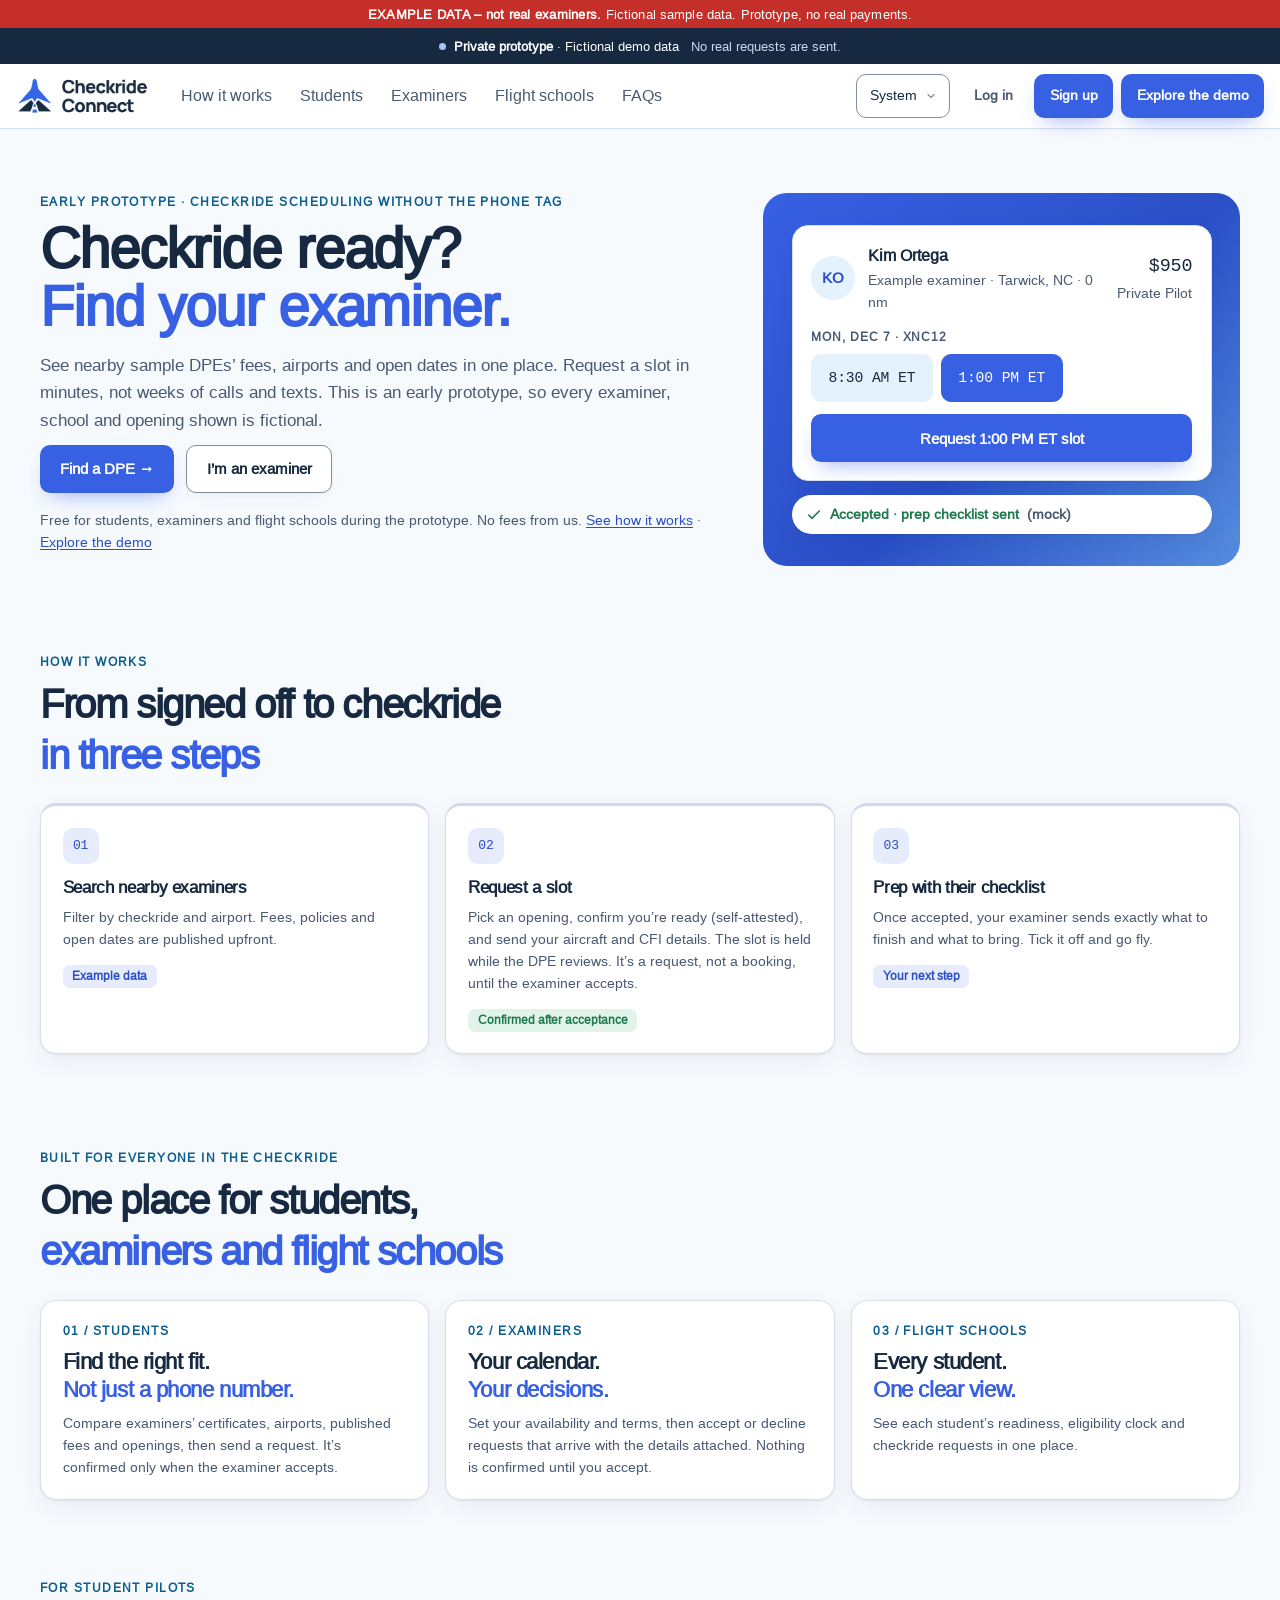
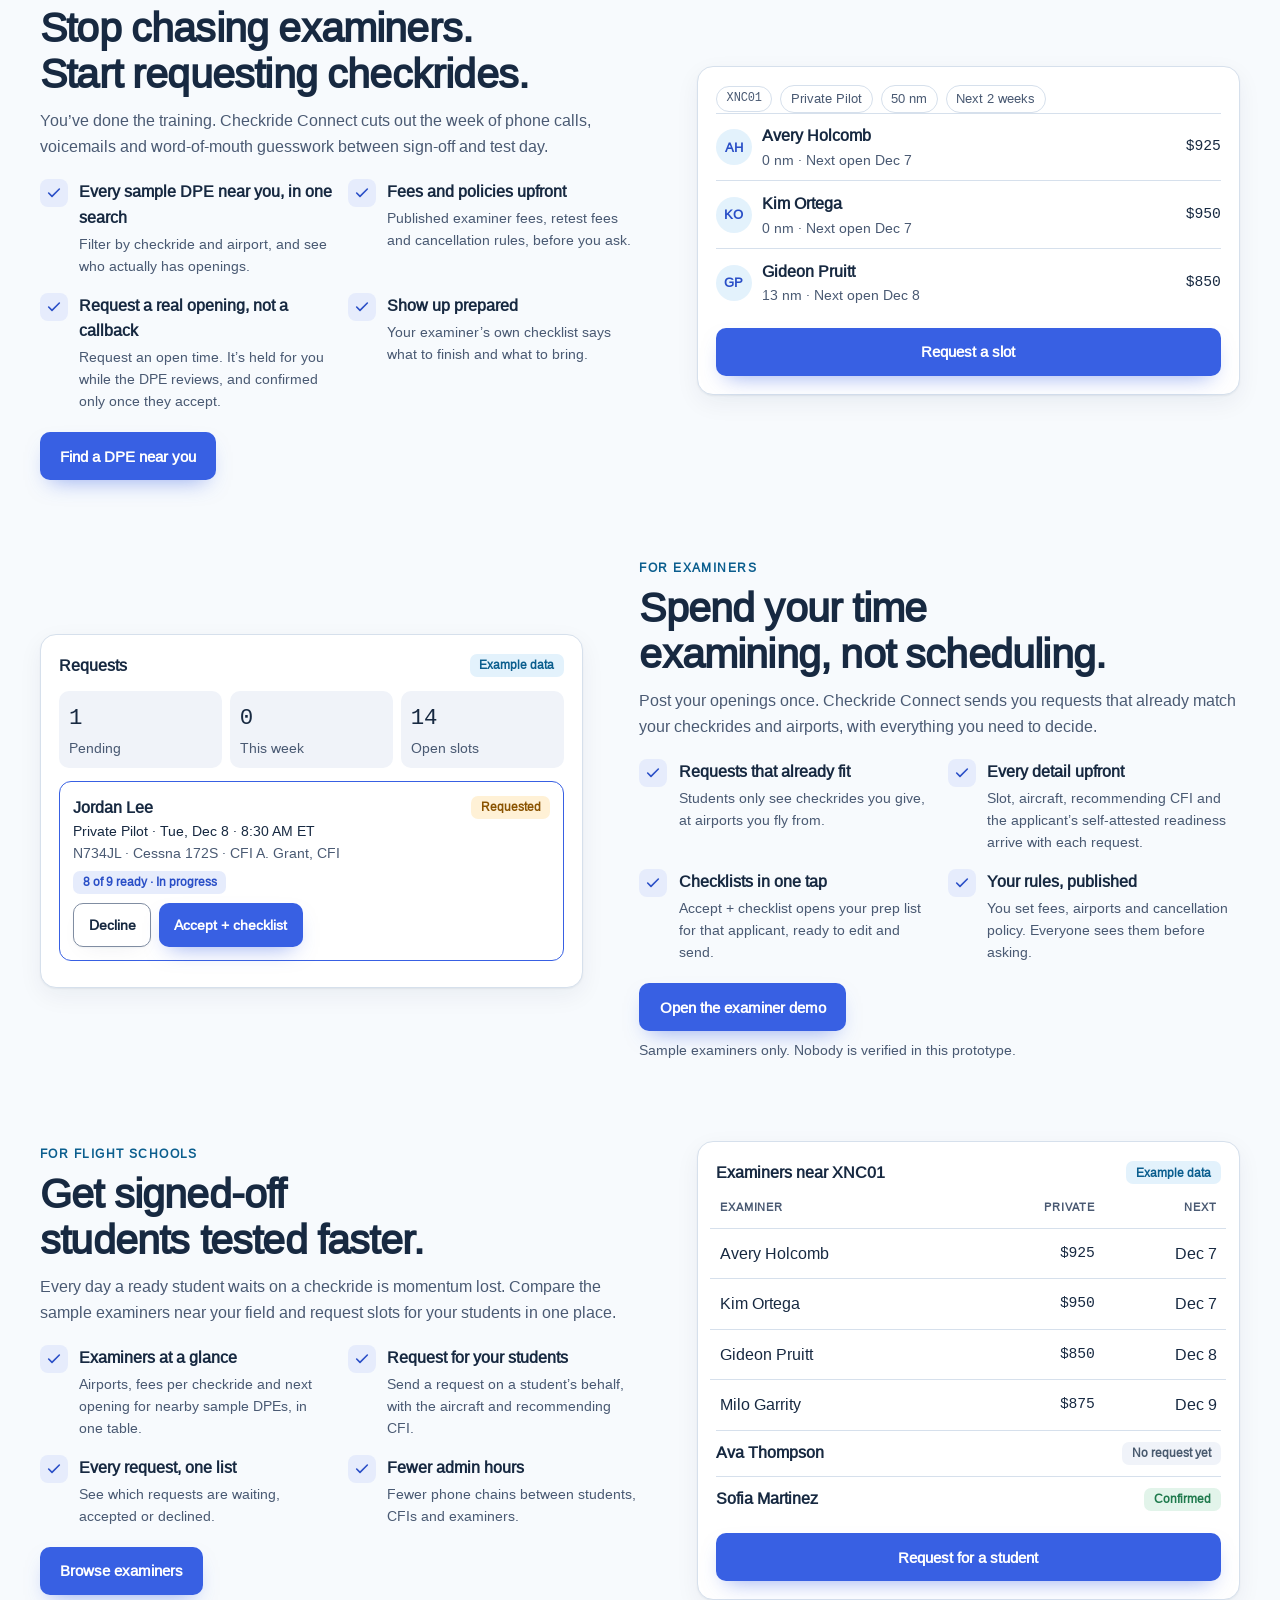
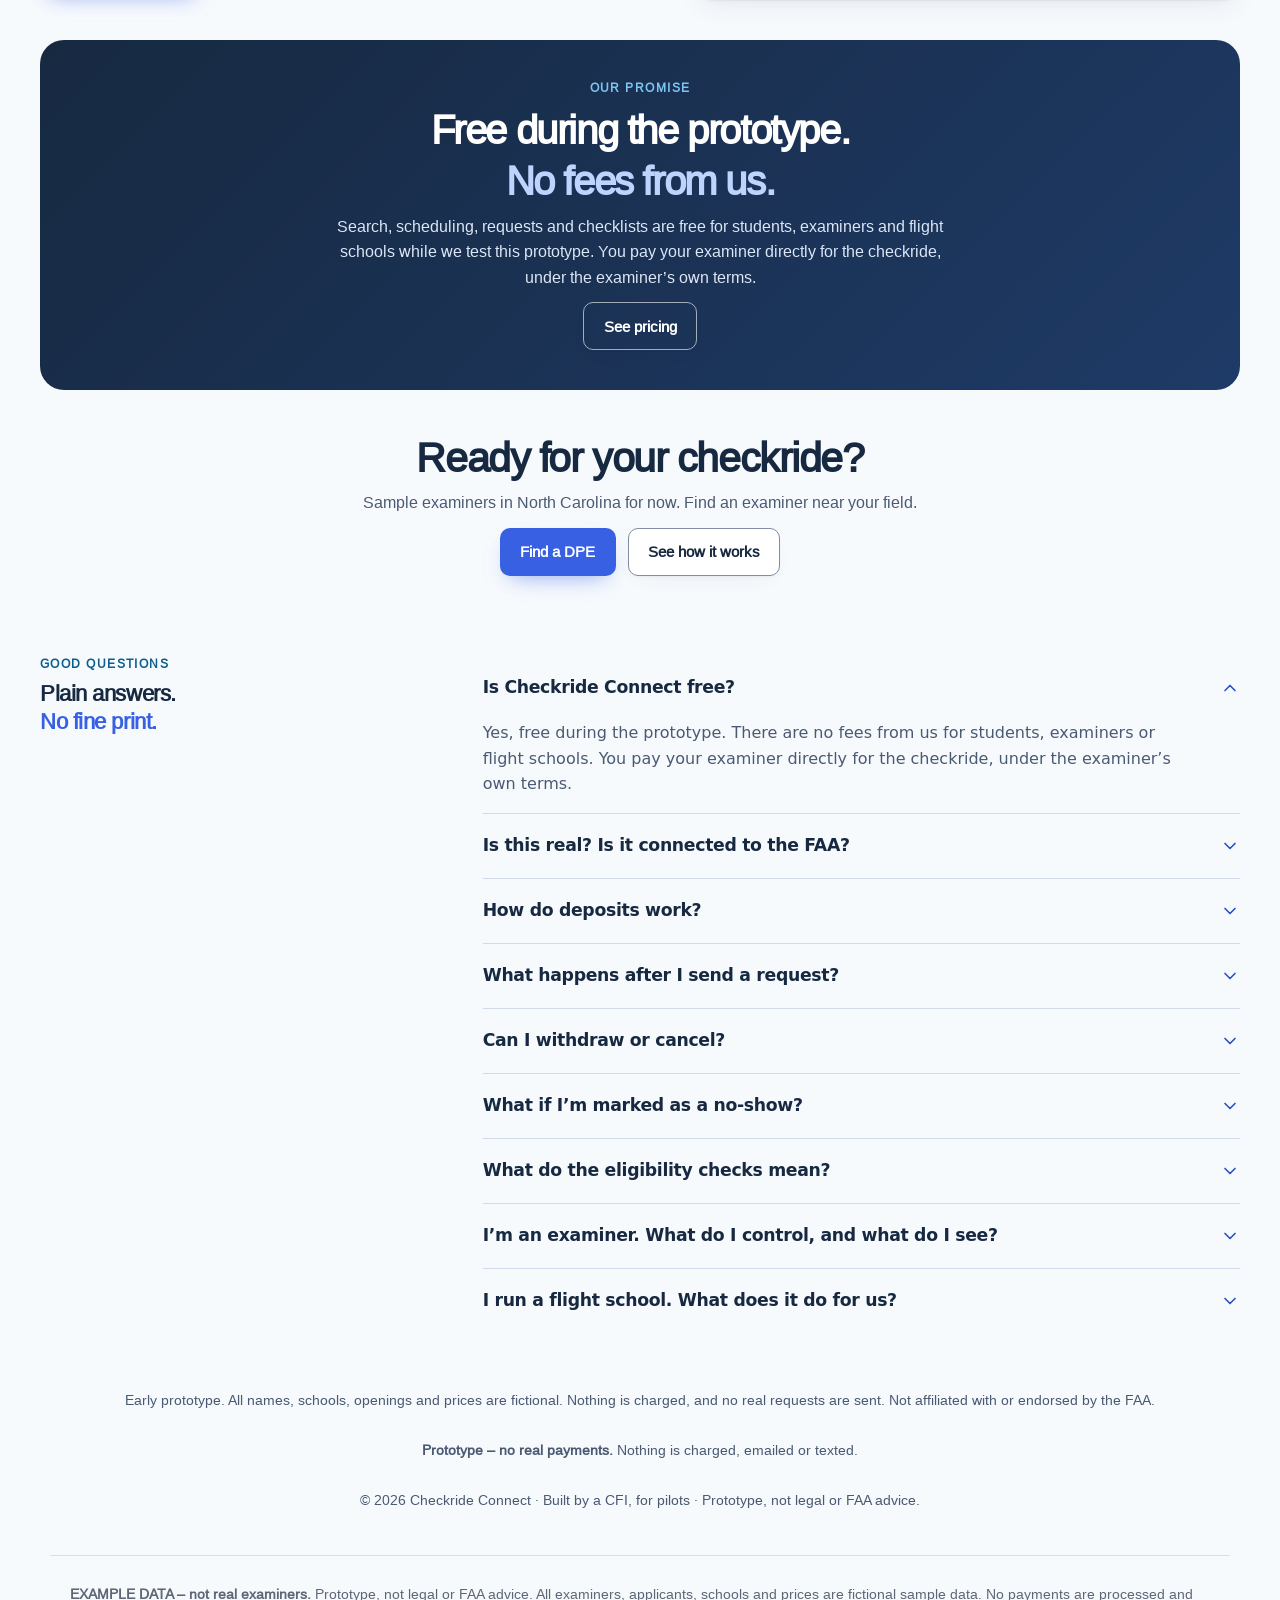
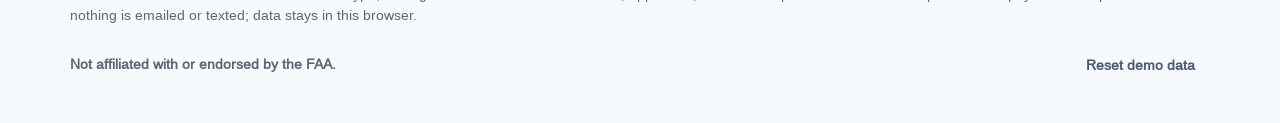
==== commit f960eab7: "v4 RC3: Drewbert's logo, NC sample area, his landing copy (cc-proto-v7.3.0), QA GO" ====
--- a/index.html
+++ b/index.html
@@ -14,8 +14,8 @@
   <div class="land-strip" role="note"><b>Private prototype</b> · Fictional demo data <span class="sep">No real requests are sent.</span></div>
   <div class="topbar-inner">
     <a class="brand" href="#/" aria-label="Checkride Connect, home">
-      <img class="lockup lockup-light" src="brand/runway-horizontal-light.svg" width="164" height="26" alt="Checkride Connect">
-      <img class="lockup lockup-dark" src="brand/runway-horizontal-dark.svg" width="164" height="26" alt="Checkride Connect">
+      <img class="lockup lockup-light" src="brand/checkride-connect-logo-light.png" width="133" height="38" alt="Checkride Connect">
+      <img class="lockup lockup-dark" src="brand/checkride-connect-logo-dark.png" width="133" height="38" alt="Checkride Connect">
     </a>
     <nav id="crumb" class="crumb" aria-label="Breadcrumb"></nav>
     <nav id="land-nav" class="land-nav" aria-label="Landing" hidden><a href="#/#how">How it works</a><a href="#/#students">Students</a><a href="#/#examiners">Examiners</a><a href="#/#schools">Flight schools</a><a href="#/#faq">FAQs</a></nav>
@@ -64,6 +64,7 @@
 <script defer src="sample-tx-examiners.js"></script>
 <script defer src="sample-ca-examiners.js"></script>
 <script defer src="sample-az-examiners.js"></script>
+<script defer src="sample-nc-examiners.js"></script>
 <script defer src="cost-model.js"></script>
 <script defer src="app.js"></script>
 <script id="app-fallback">
--- a/styles.css
+++ b/styles.css
@@ -149,7 +149,7 @@
 }
 .topbar-inner { display: flex; align-items: center; gap: 1.25rem; min-height: var(--header-h); flex-wrap: wrap; }
 .brand { display: flex; align-items: center; gap: .55rem; color: var(--brand); font-size: 1.02rem; white-space: nowrap; letter-spacing: -.01em; }
-.brand-mark { width: 32px; height: 32px; flex-shrink: 0; display: block; } /* Runway mark: brand rules say no recolor, rotate or effects */
+.brand-mark { width: 32px; height: 32px; flex-shrink: 0; display: block; } /* brand mark (D41: his logo by default, Runway behind the BRAND switch): no recolor, rotate or effects */
 .brand:hover { color: var(--brand); }
 .brand b { font-weight: 700; }
 .topbar-right { display: flex; align-items: center; gap: .5rem; margin-left: auto; }
@@ -811,7 +811,8 @@
   padding-inline: max(16px, env(safe-area-inset-left, 0px)) max(16px, env(safe-area-inset-right, 0px));
 }
 .brand { min-height: 44px; flex-shrink: 0; }
-.lockup { height: 26px; width: auto; display: block; }
+.lockup { height: 38px; width: auto; display: block; } /* D41: his Checkride Connect PNG lockup (370x106) */
+:root[data-brand="runway"] .lockup { height: 26px; } /* BRAND "runway" switch */
 .lockup-dark, :root[data-theme="dark"] .lockup-light { display: none; }
 :root[data-theme="dark"] .lockup-dark { display: block; }
 .crumb { font-size: .875rem; color: var(--subtle); white-space: nowrap; overflow: hidden; text-overflow: ellipsis; min-width: 0; }
@@ -827,7 +828,8 @@
 body.is-landing .role, body.is-landing .crumb { display: none; }
 @media (max-width: 1023px) { .land-nav { display: none; } }
 @media (max-width: 640px) {
-  .lockup { height: 22px; }
+  .lockup { height: 32px; }
+  :root[data-brand="runway"] .lockup { height: 22px; }
   .crumb, .theme-pick, .role-label { display: none; }
   body.is-landing .theme-pick { display: none; }
   .topbar-inner { gap: .5rem; }
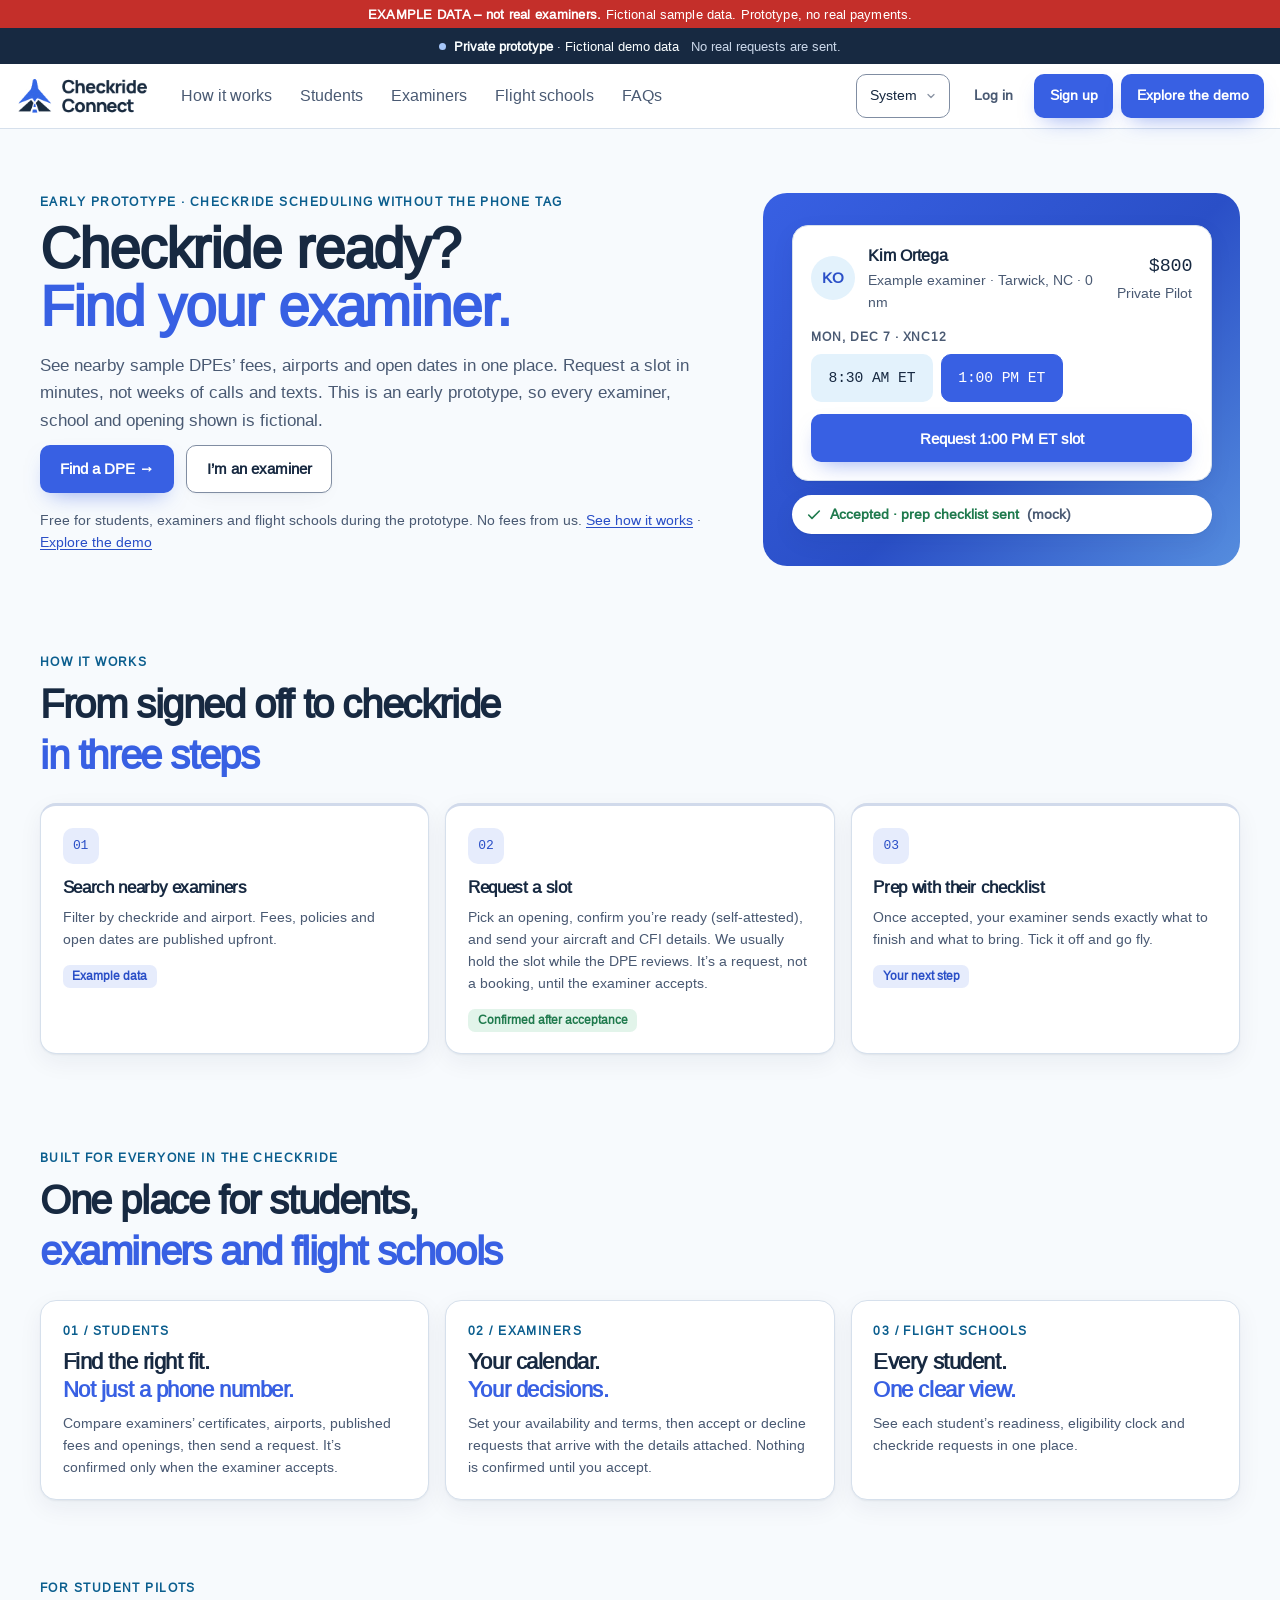
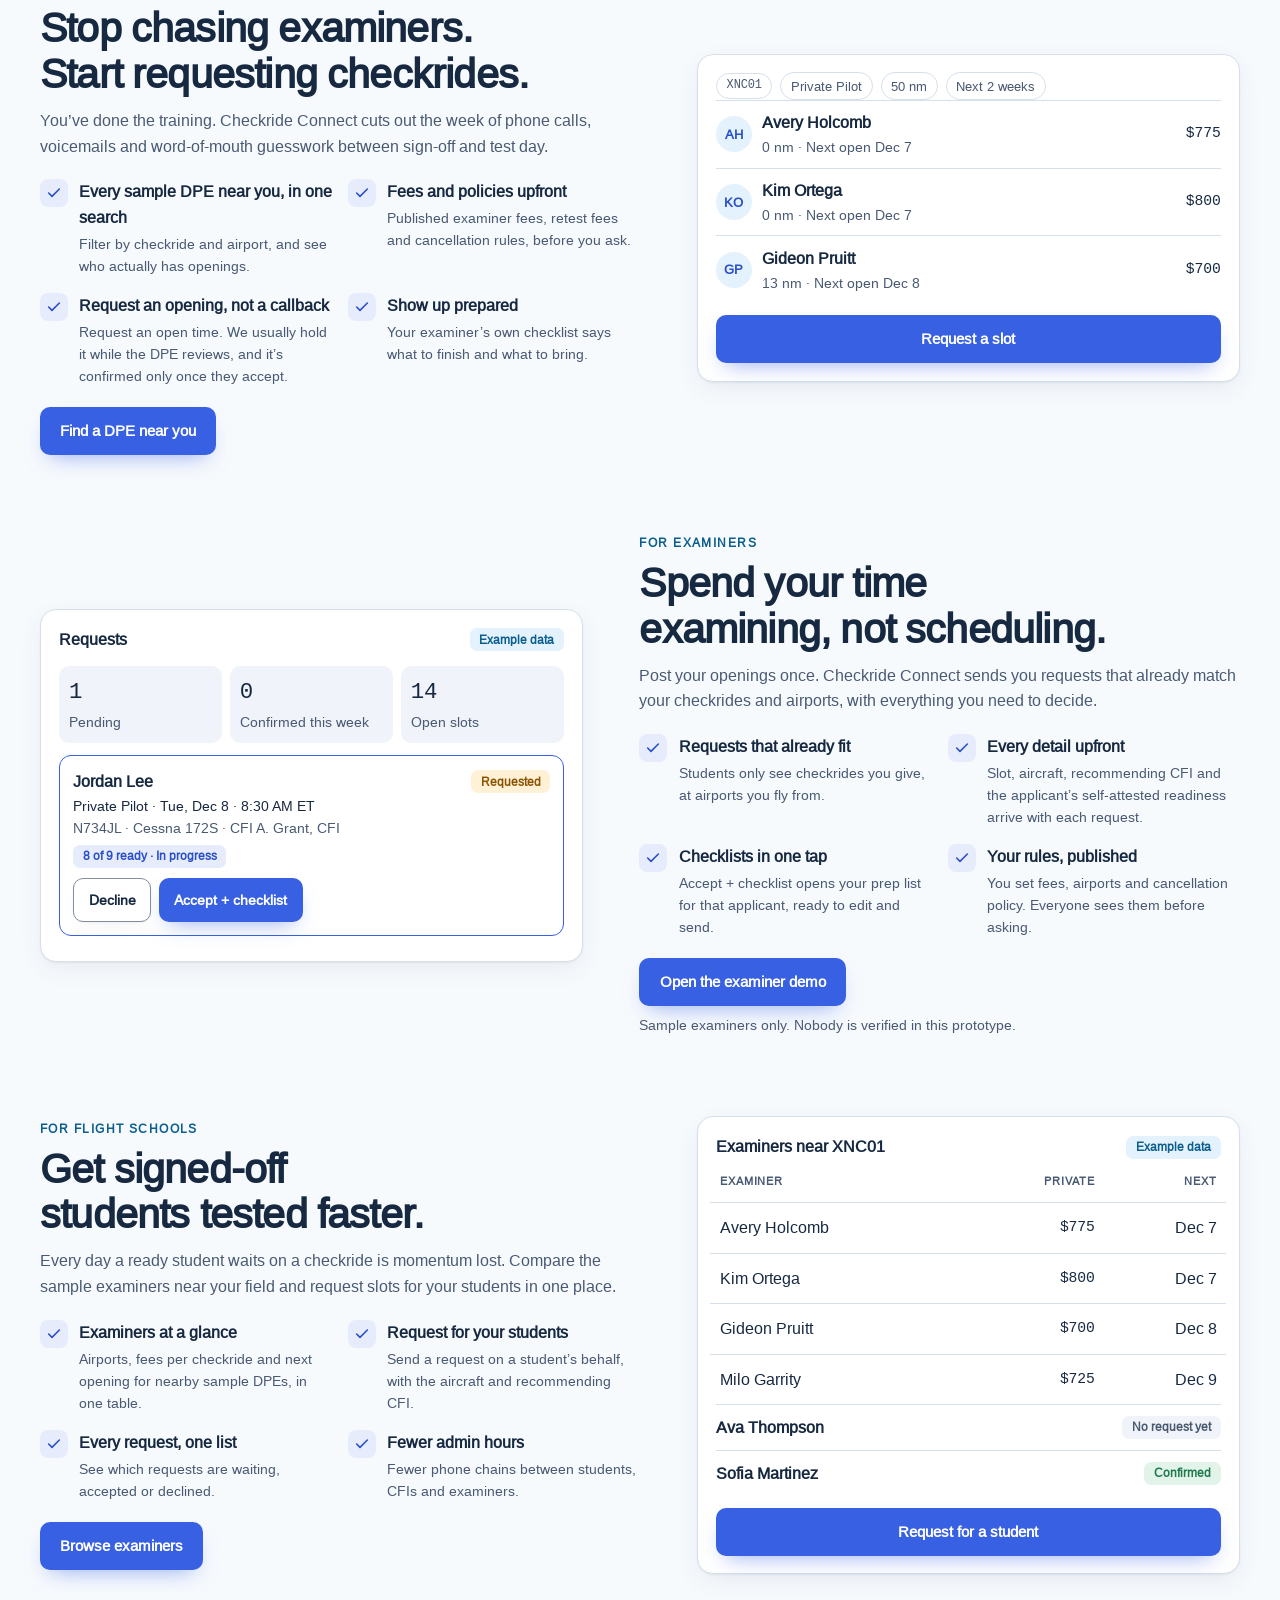
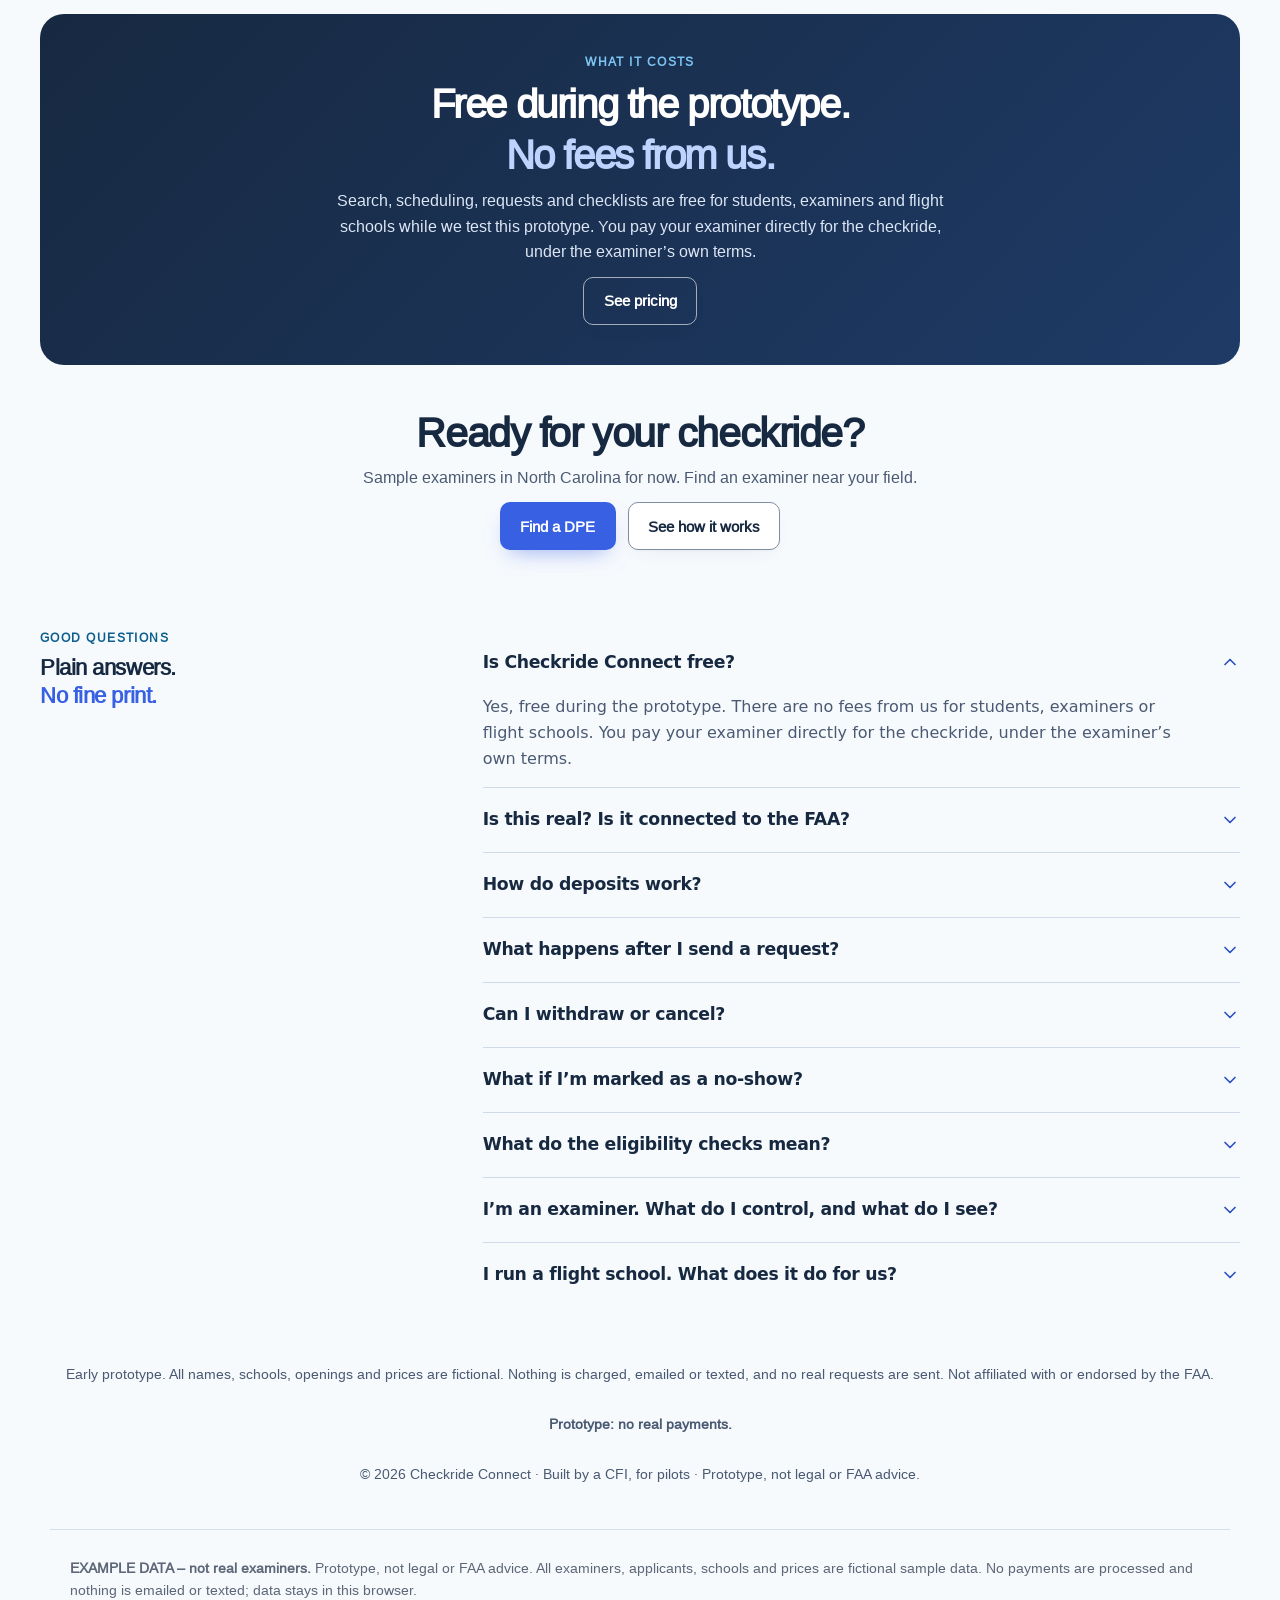
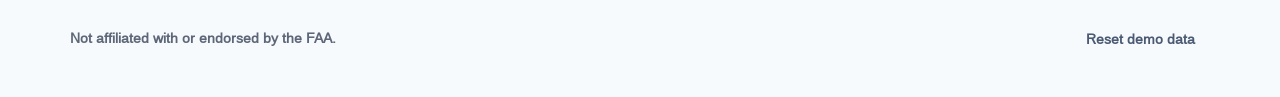
==== commit f37cc87d: "v4 RC4: NC cost estimates, rules 5/6 clock, optional CFI tick (cc-proto-v7.5.0), QA GO" ====
--- a/index.html
+++ b/index.html
@@ -1,4 +1,4 @@
-<!doctype html><html lang="en"><head><meta charset=utf8><meta name=viewport content="width=device-width,initial-scale=1,viewport-fit=cover"><style>:root{color-scheme:light;box-sizing:border-box;padding-top:env(safe-area-inset-top,0px);padding-bottom:env(safe-area-inset-bottom,0px)}:root[data-theme=dark]{color-scheme:dark}html{scroll-padding-top:env(safe-area-inset-top,0px)}body{margin:0;padding:0;font:14px -apple-system,BlinkMacSystemFont,sans-serif;background:#F6F9FC;color:#162941}:root[data-theme=dark] body{background:#0B1424;color:#EAF0F8}img{max-width:100%}[hidden]:not([hidden=until-found i]){display:none!important}</style><link rel="icon" href="favicon.ico" sizes="48x48"><link rel="icon" href="icons/favicon.svg" type="image/svg+xml"><link rel="apple-touch-icon" href="icons/apple-touch-icon.png"><link rel="manifest" href="site.webmanifest"><meta name="theme-color" content="#ffffff" media="(prefers-color-scheme: light)"><meta name="theme-color" content="#10141d" media="(prefers-color-scheme: dark)">
+<!doctype html><html lang="en"><head><meta charset=utf8><meta name=viewport content="width=device-width,initial-scale=1,viewport-fit=cover"><style>:root{color-scheme:light;box-sizing:border-box;padding-top:env(safe-area-inset-top,0px);padding-bottom:env(safe-area-inset-bottom,0px)}:root[data-theme=dark]{color-scheme:dark}html{scroll-padding-top:env(safe-area-inset-top,0px)}body{margin:0;padding:0;font:14px -apple-system,BlinkMacSystemFont,sans-serif;background:#F6F9FC;color:#162941}:root[data-theme=dark] body{background:#0B1424;color:#EAF0F8}img{max-width:100%}[hidden]:not([hidden=until-found i]){display:none!important}</style><link rel="icon" href="favicon.ico" sizes="48x48"><link rel="icon" href="icons/favicon.svg" type="image/svg+xml"><link rel="icon" href="icons/favicon-dark-32.png" sizes="32x32" type="image/png" media="(prefers-color-scheme: dark)"><link rel="apple-touch-icon" href="icons/apple-touch-icon.png"><link rel="manifest" href="site.webmanifest"><meta name="theme-color" content="#ffffff" media="(prefers-color-scheme: light)"><meta name="theme-color" content="#10141d" media="(prefers-color-scheme: dark)">
 <title>Checkride Connect (prototype)</title>
 <meta name="description" content="Checkride Connect prototype: find sample examiners by certificate, location, availability and price. Example data only, not real examiners; not affiliated with or endorsed by the FAA.">
 <!-- Fully static: no external fonts, scripts or network calls. Fonts are self-hosted in fonts/. -->
@@ -66,6 +66,7 @@
 <script defer src="sample-az-examiners.js"></script>
 <script defer src="sample-nc-examiners.js"></script>
 <script defer src="cost-model.js"></script>
+<script defer src="elig-clock.js"></script>
 <script defer src="app.js"></script>
 <script id="app-fallback">
 // Data load failure: if a script failed to load or the sample data is missing, show a recoverable error instead of a blank page.
--- a/styles.css
+++ b/styles.css
@@ -827,6 +827,8 @@
 body.is-landing .land-cta { display: inline-flex; }
 body.is-landing .role, body.is-landing .crumb { display: none; }
 @media (max-width: 1023px) { .land-nav { display: none; } }
+/* Landing header at 1024-1199 px: the full nav plus the auth and demo buttons ran 6 px past the viewport at 1024. Tighten the nav links and gaps there (targets stay 44 px tall). */
+@media (min-width: 1024px) and (max-width: 1199px) { body.is-landing .topbar-inner { column-gap: .75rem; } .land-nav { gap: 0; } .land-nav a { padding-inline: .5rem; } }
 @media (max-width: 640px) {
   .lockup { height: 32px; }
   :root[data-brand="runway"] .lockup { height: 22px; }
@@ -1209,3 +1211,21 @@
 /* v4-rc2: examiner notes for the shown day (kept from the removed legacy Availability card, QA-062) */
 .v4-day-notes{list-style:none;margin:.6rem 0 0;padding:0;color:var(--muted)}
 .v4-day-notes li{margin:.15rem 0}
+
+/* Eligibility clock, Rules 5/6 (v4 dev, Nov 2) */
+.clock-rows { list-style: none; margin: 0; padding: 0; display: grid; gap: .55rem; }
+.clock-row { border-top: 1px solid var(--border); padding-top: .45rem; min-width: 0; overflow-wrap: anywhere; }
+.clock-more { margin: .25rem 0 .75rem; }
+.clock-more > summary { cursor: pointer; min-height: 44px; display: flex; align-items: center; font-weight: 600; }
+.clock-fs { border: 1px solid var(--border); border-radius: 10px; padding: .5rem .75rem .75rem; margin: .5rem 0; min-width: 0; }
+.clock-fs legend { font-weight: 600; padding: 0 .25rem; }
+.clock-fs select { max-width: 100%; }
+/* NC cost data (Nov 2): "national average" label next to inputs that use a national figure */
+.nat-tag { display: inline-block; font-size: .75rem; line-height: 1.3; padding: 0 .4rem; border: 1px solid var(--border); border-radius: 999px; white-space: nowrap; color: inherit; }
+/* Marlo, Nov 2: home "Next openings" card. Examiner names show in full (wrap, no ellipsis) and the fee stacks below the name. */
+.home-v3 .board-row { grid-template-columns: auto minmax(0, 1fr); grid-template-areas: "tile who" "tile fee"; row-gap: .2rem; align-items: start; }
+.home-v3 .board-row > .date-tile { grid-area: tile; }
+.home-v3 .b-who { grid-area: who; white-space: normal; overflow: visible; text-overflow: clip; overflow-wrap: anywhere; }
+.home-v3 .b-fee { grid-area: fee; text-align: left; font-size: .875rem; }
+@media (max-width: 440px) { .home-v3 .board-row { grid-template-areas: "tile who"; } .home-v3 .b-fee { display: none; } }
+@media (min-width: 1024px) and (max-width: 1279px) { .home-v3 .ws-grid { grid-template-columns: minmax(0, 7fr) minmax(0, 5fr); } }
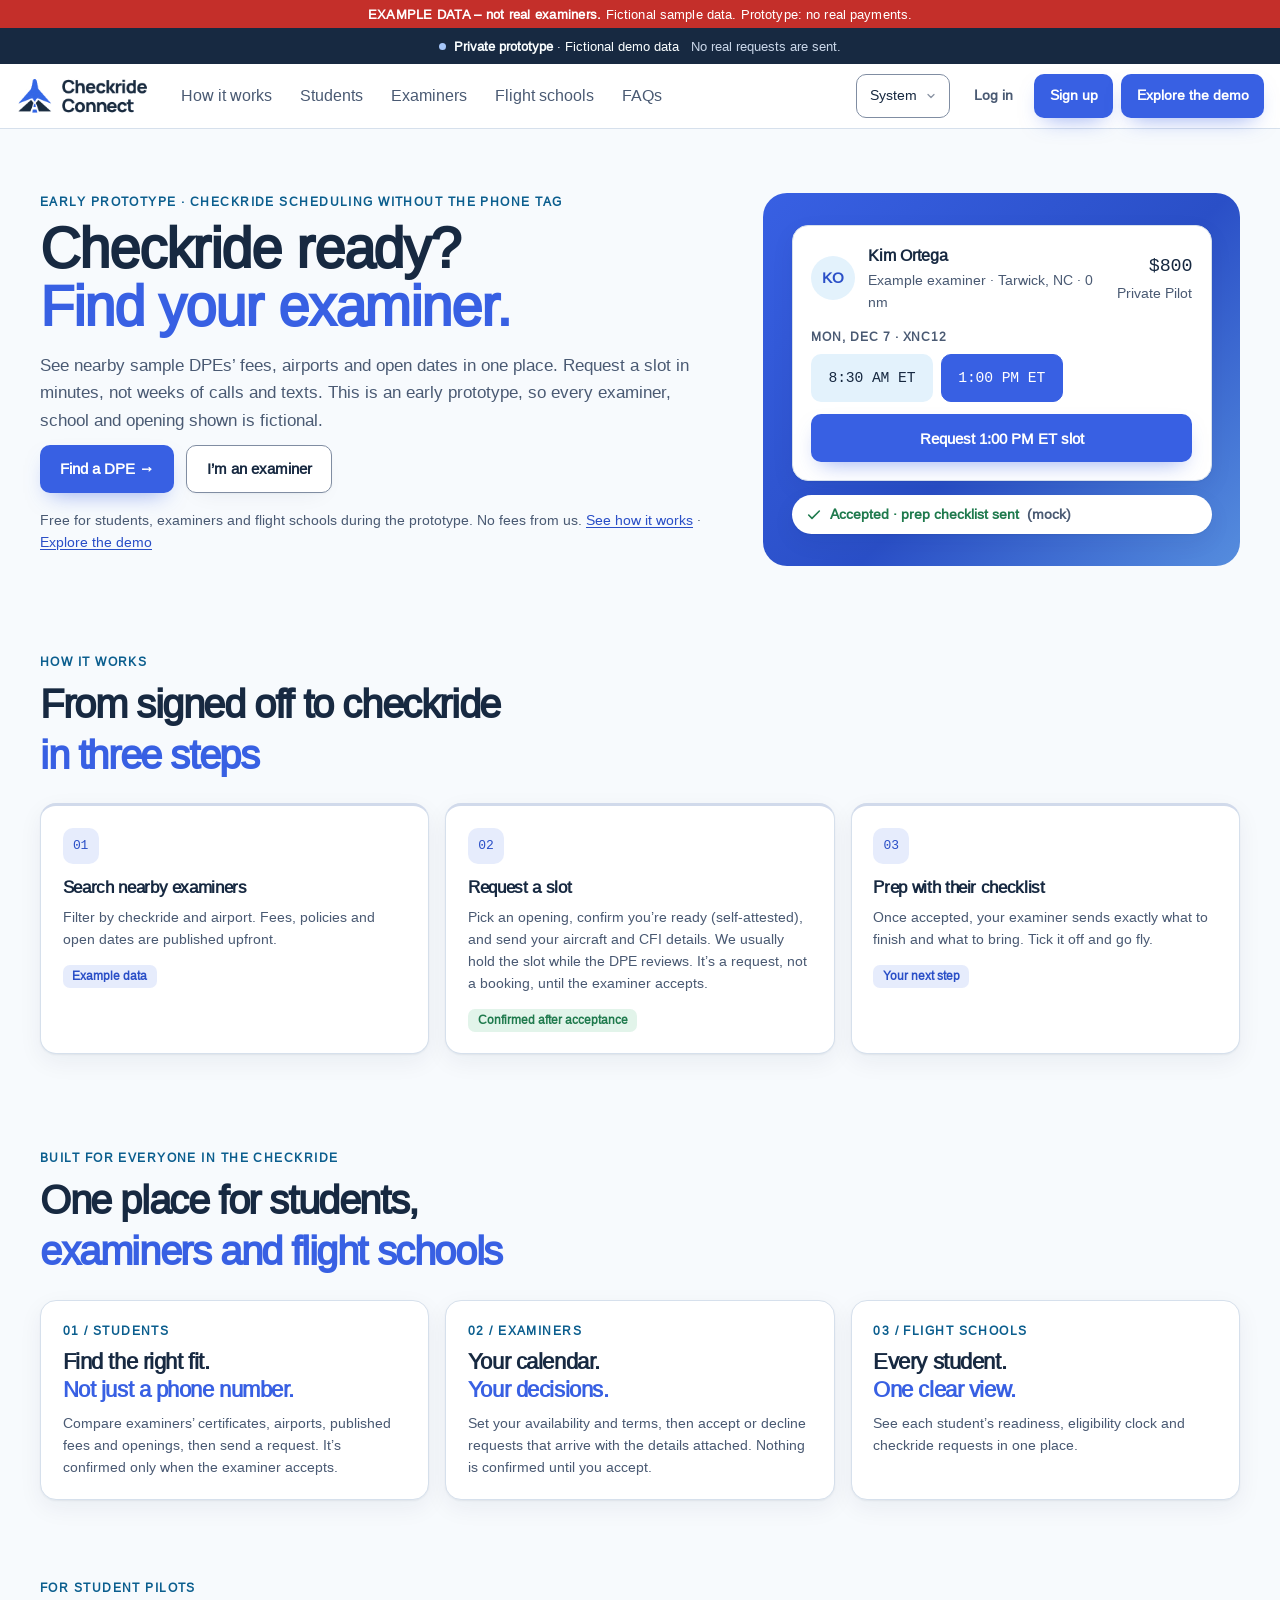
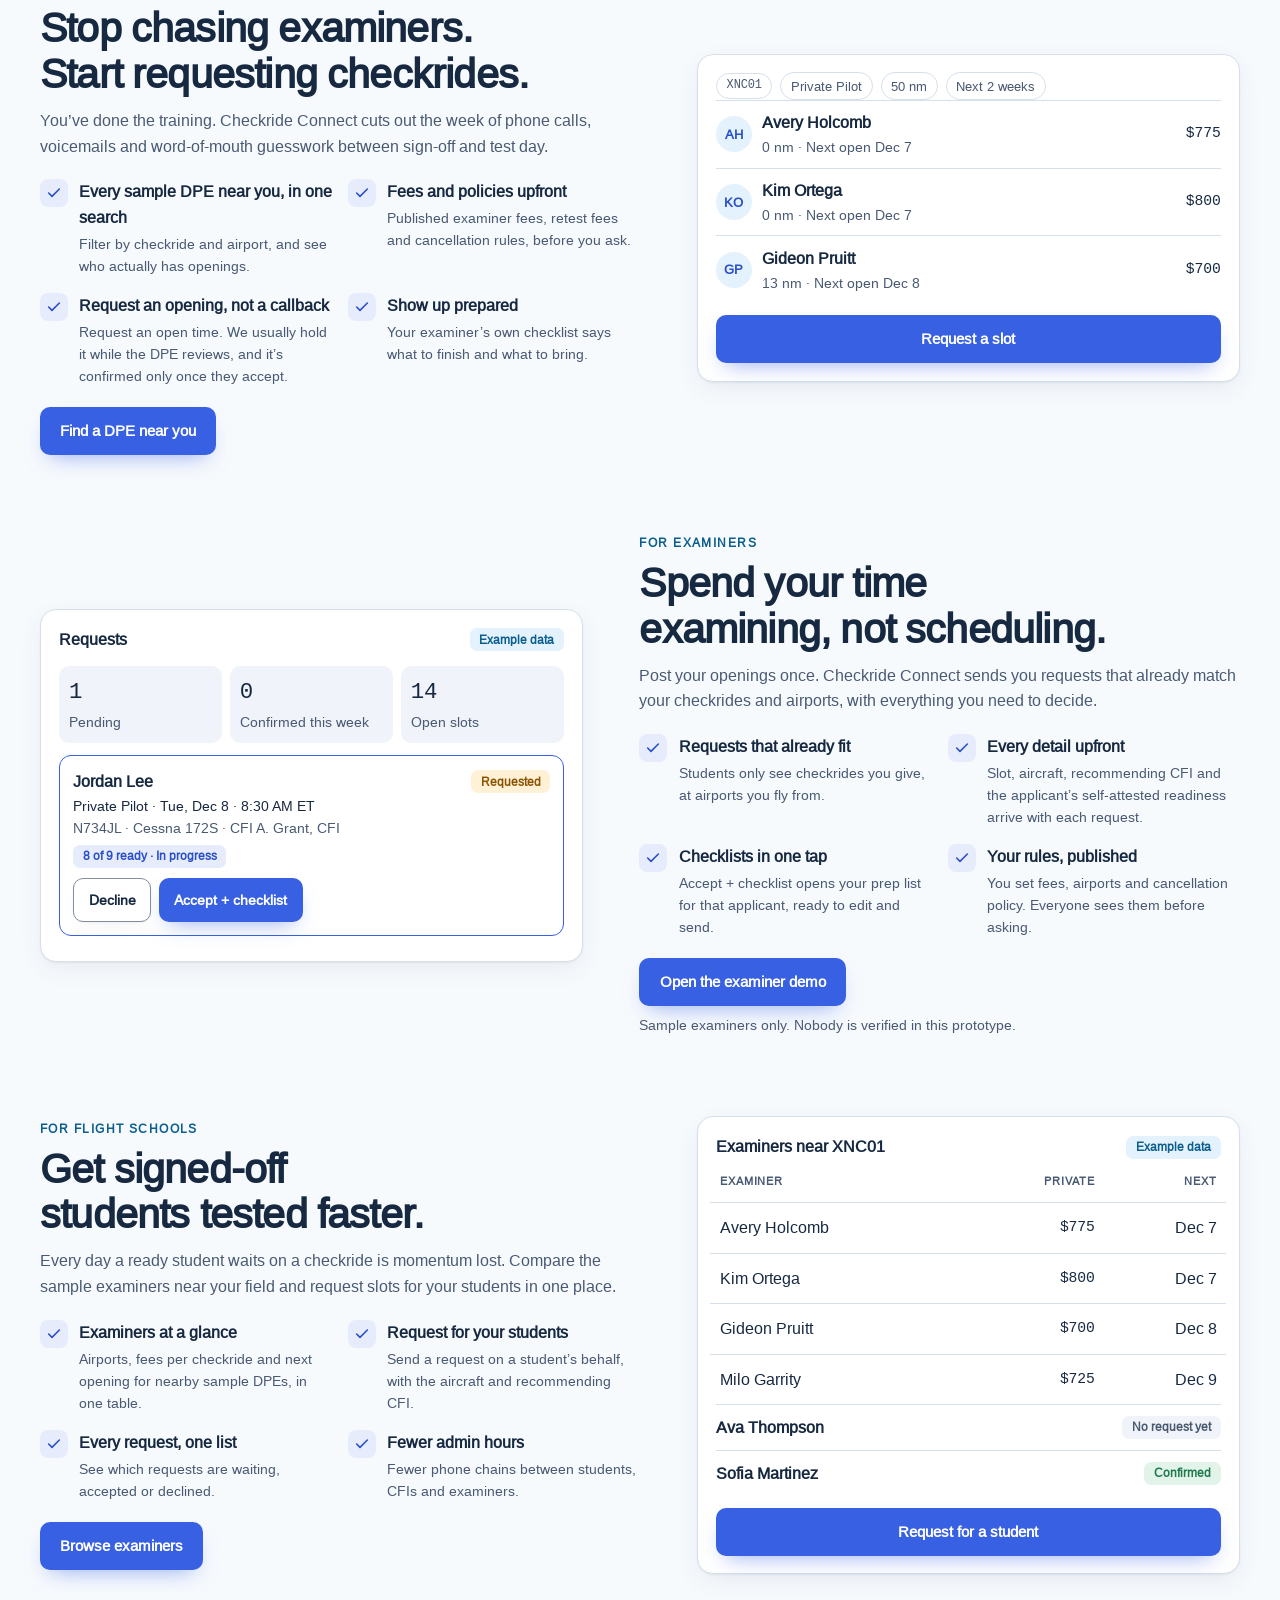
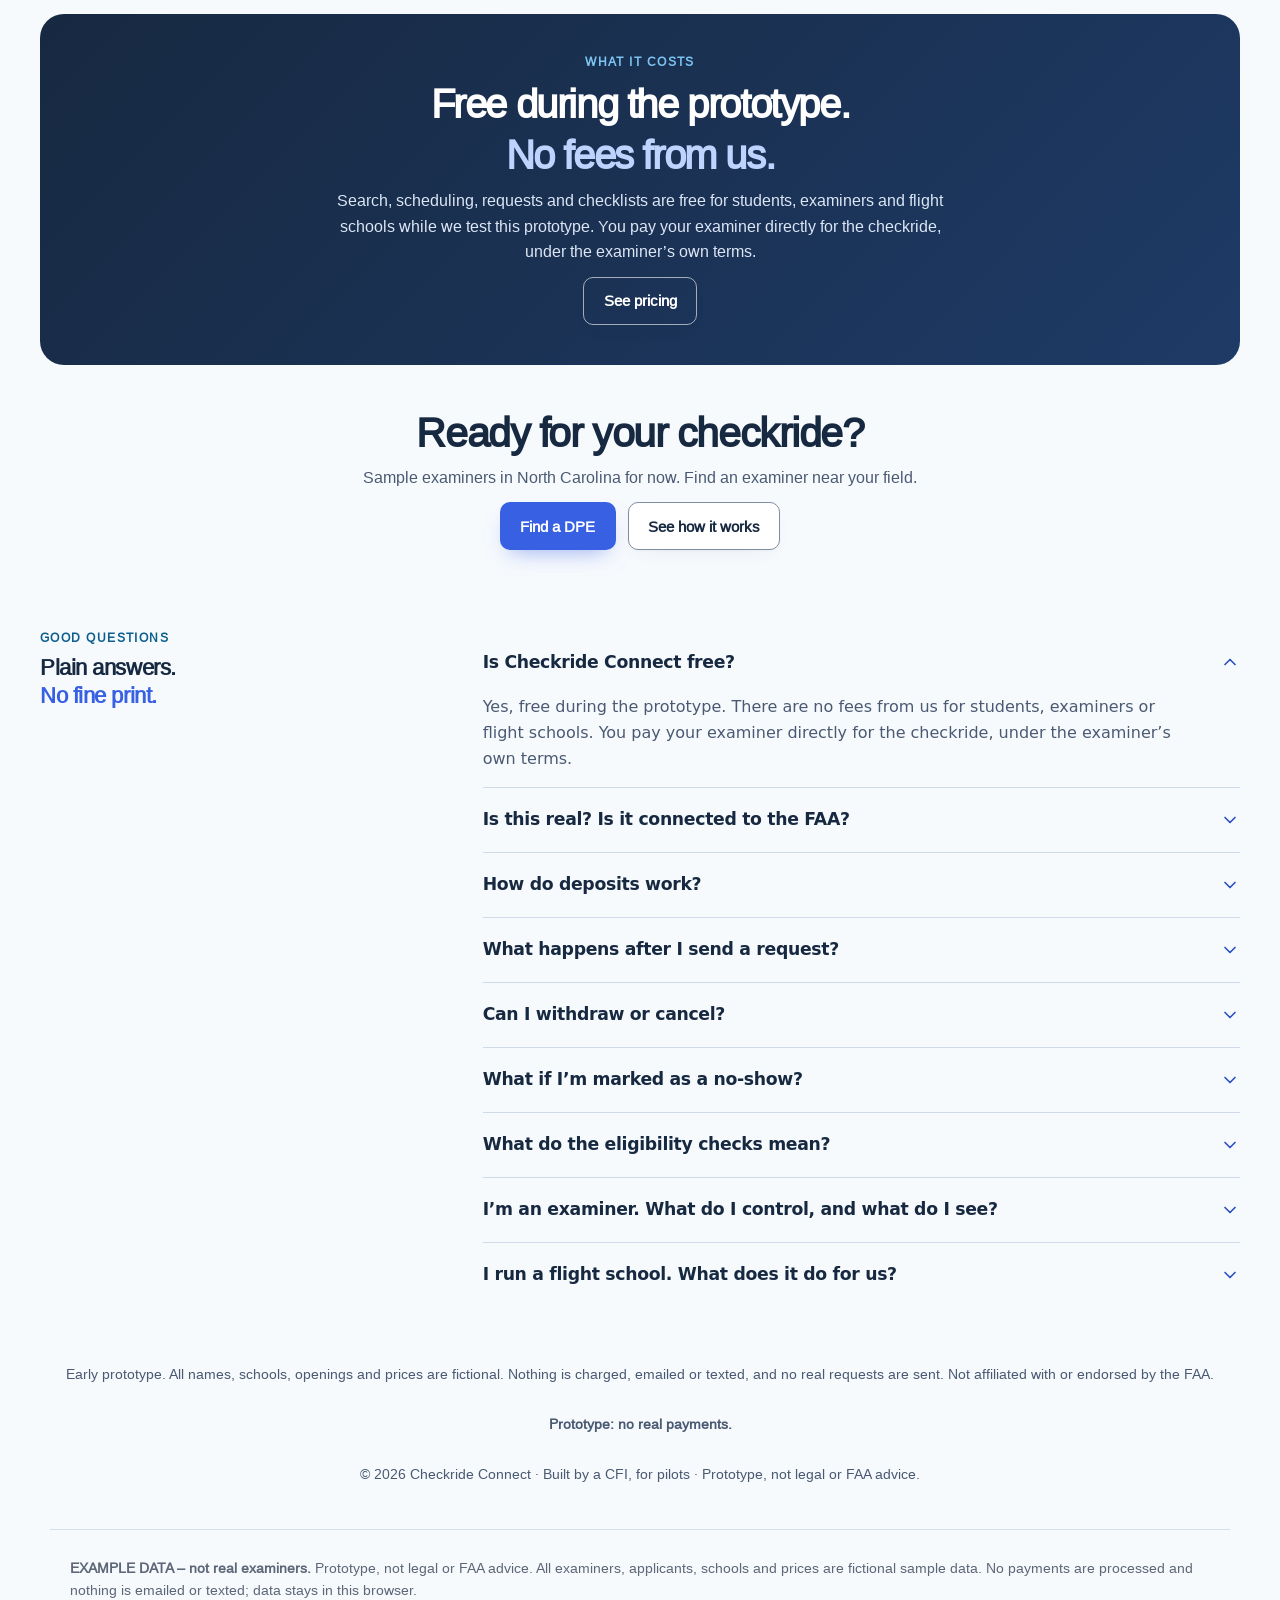
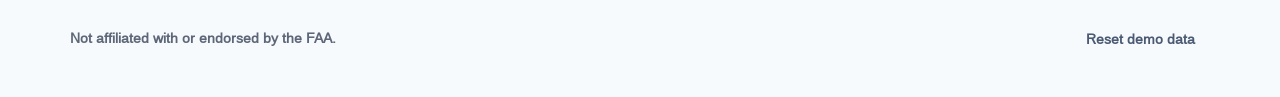
==== commit 6d8c9a0a: "v4 RC7: prep-hours precision cap and validation (cc-proto-v7.9.0), QA GO" ====
--- a/index.html
+++ b/index.html
@@ -10,7 +10,7 @@
 
 <a class="skip-link" href="#app">Skip to content</a>
 <header class="topbar">
-  <div class="proto-banner" role="note"><b>EXAMPLE DATA – not real examiners.</b> <span>Fictional sample data. Prototype, no real payments.</span></div>
+  <div class="proto-banner" role="note"><b>EXAMPLE DATA – not real examiners.</b> <span>Fictional sample data. <span data-copy-key="proto.payments">Prototype: no real payments.</span></span></div>
   <div class="land-strip" role="note"><b>Private prototype</b> · Fictional demo data <span class="sep">No real requests are sent.</span></div>
   <div class="topbar-inner">
     <a class="brand" href="#/" aria-label="Checkride Connect, home">
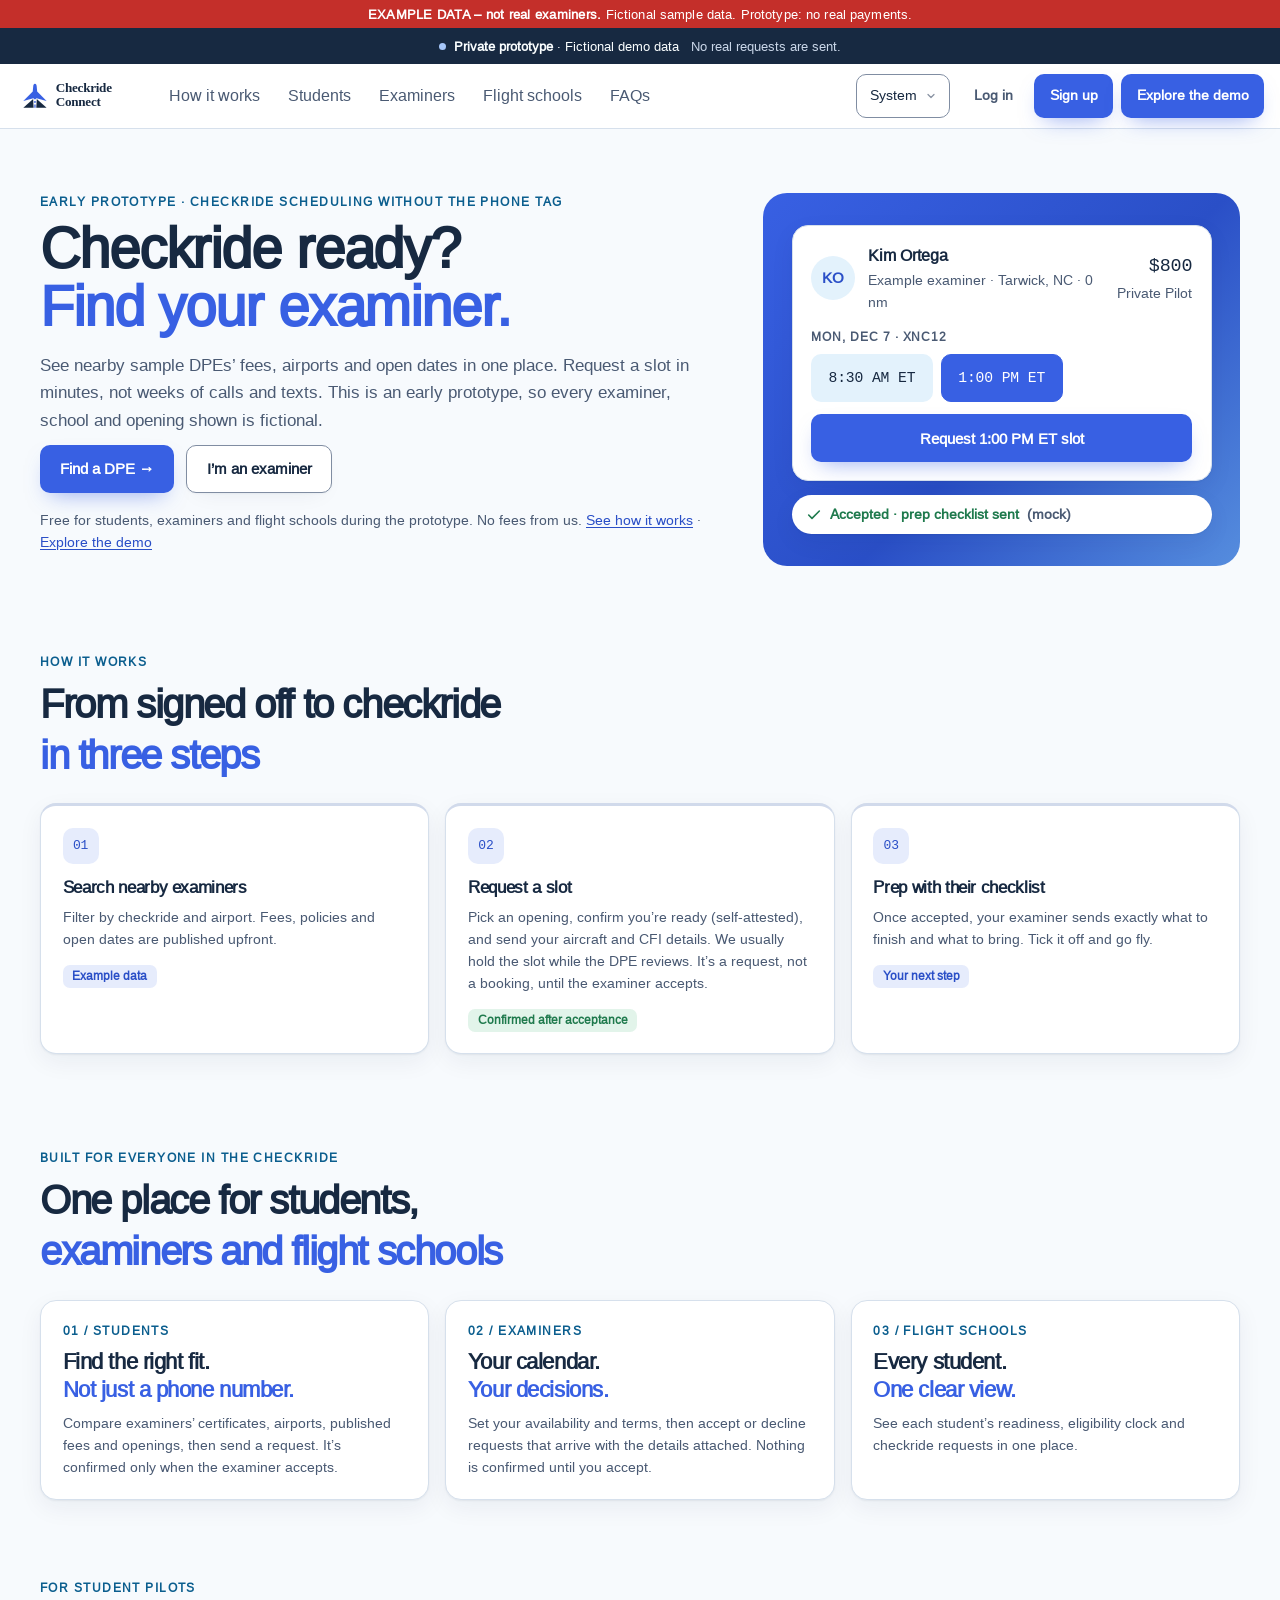
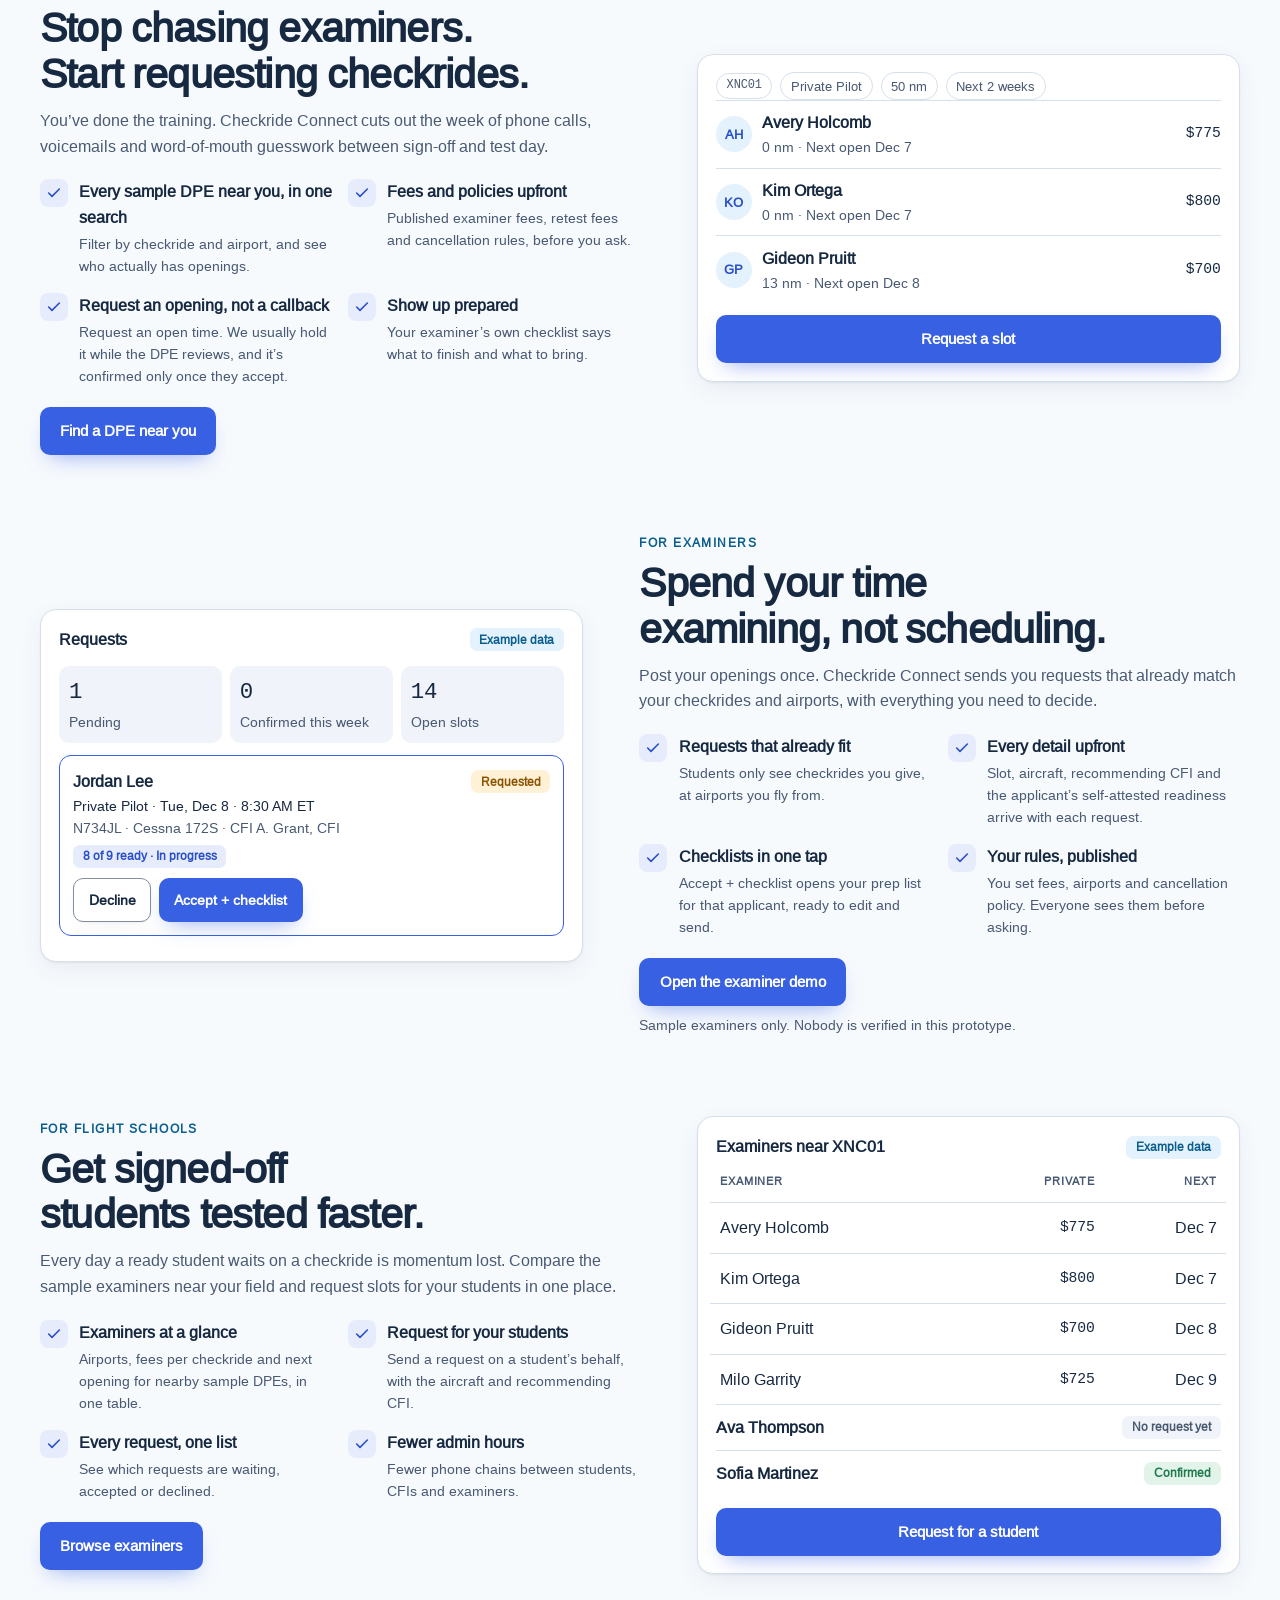
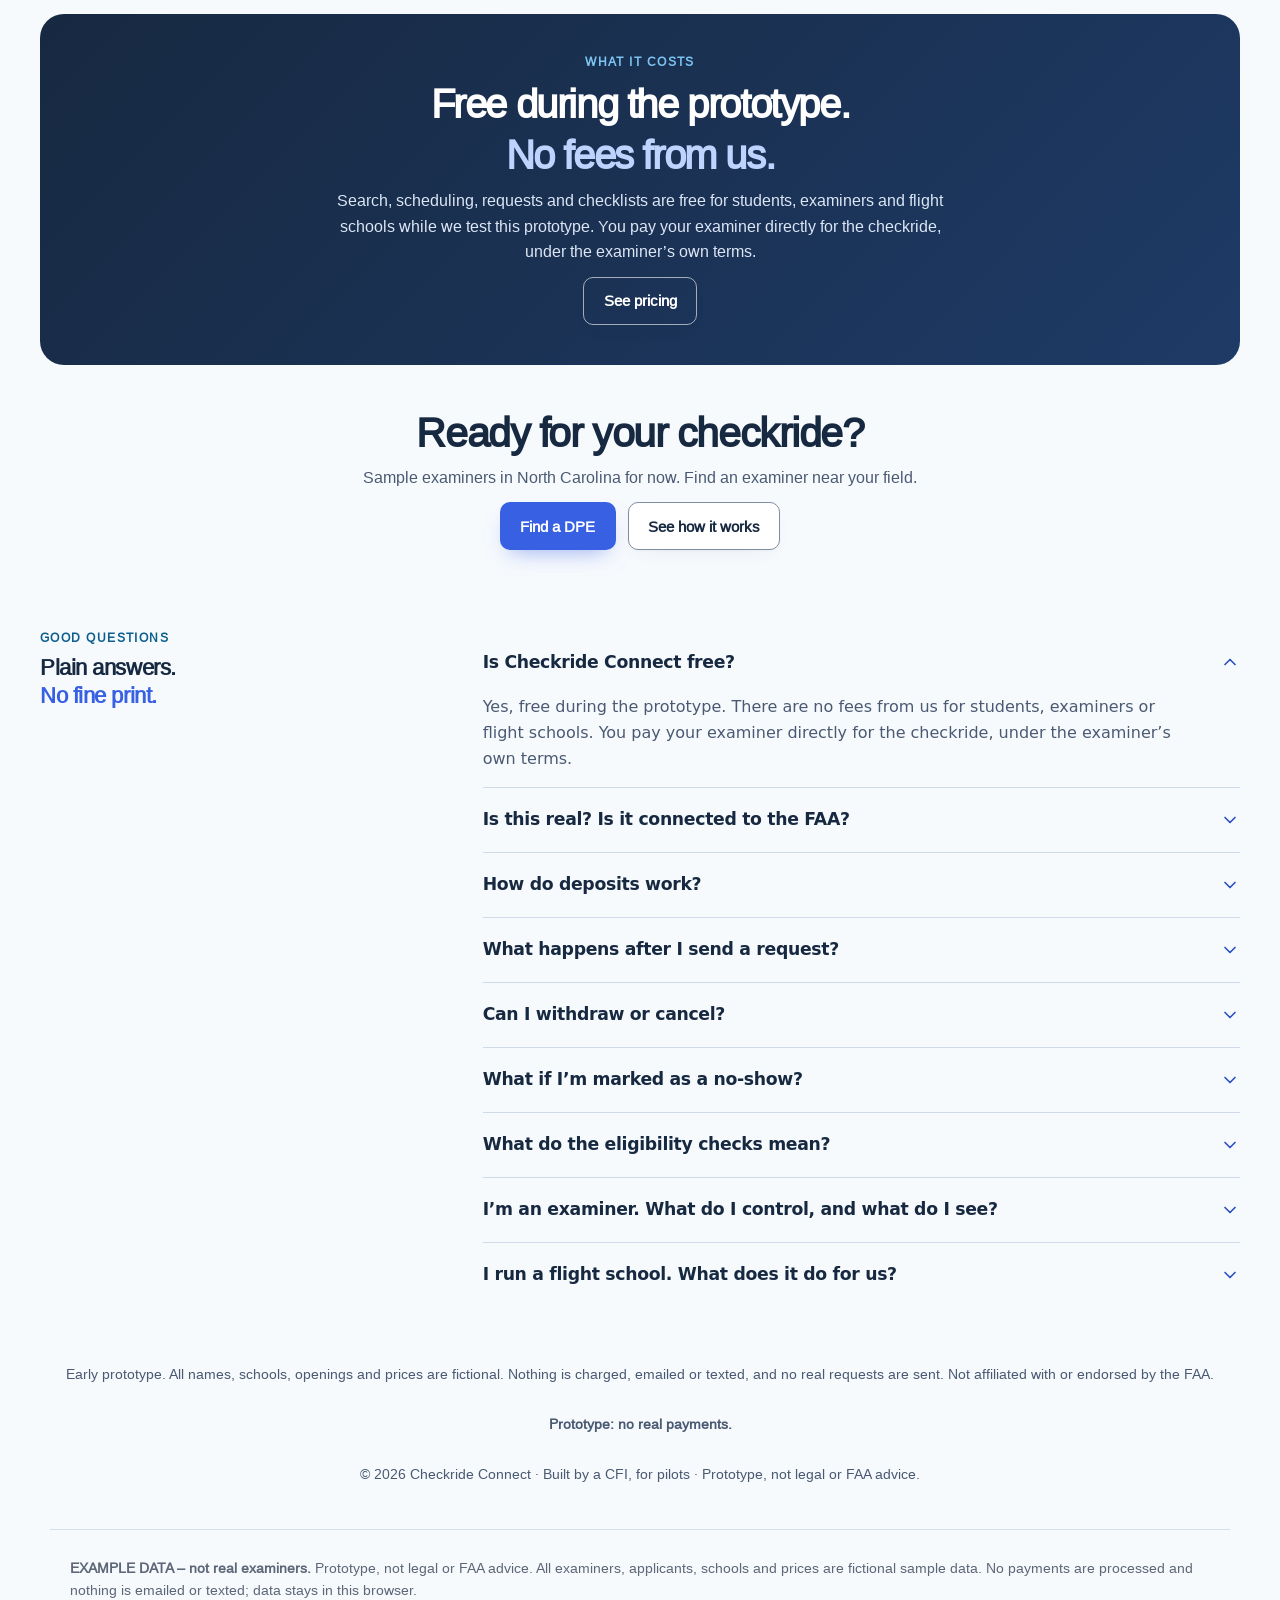
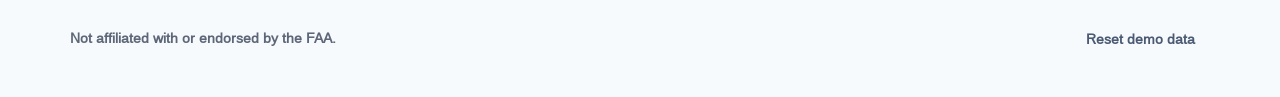
==== commit e1055fcf: "rc10: saved examiners and searches, SVG logo (cc-proto-v7.15.0), QA GO" ====
--- a/index.html
+++ b/index.html
@@ -14,8 +14,8 @@
   <div class="land-strip" role="note"><b>Private prototype</b> · Fictional demo data <span class="sep">No real requests are sent.</span></div>
   <div class="topbar-inner">
     <a class="brand" href="#/" aria-label="Checkride Connect, home">
-      <img class="lockup lockup-light" src="brand/checkride-connect-logo-light.png" width="133" height="38" alt="Checkride Connect">
-      <img class="lockup lockup-dark" src="brand/checkride-connect-logo-dark.png" width="133" height="38" alt="Checkride Connect">
+      <img class="lockup lockup-light" src="brand/checkride-connect-logo-light.svg" width="133" height="38" alt="Checkride Connect">
+      <img class="lockup lockup-dark" src="brand/checkride-connect-logo-dark.svg" width="133" height="38" alt="Checkride Connect">
     </a>
     <nav id="crumb" class="crumb" aria-label="Breadcrumb"></nav>
     <nav id="land-nav" class="land-nav" aria-label="Landing" hidden><a href="#/#how">How it works</a><a href="#/#students">Students</a><a href="#/#examiners">Examiners</a><a href="#/#schools">Flight schools</a><a href="#/#faq">FAQs</a></nav>
--- a/styles.css
+++ b/styles.css
@@ -541,7 +541,8 @@
 #all-in .summary .line > span { min-width: 0; }
 
 /* Toasts must never block taps on the buttons underneath (found at 390px: a toast covered the modal's Submit button). */
-.toasts, .toast { pointer-events: none; }
+.toasts { pointer-events: none; }
+.toast { pointer-events: auto; }
 @media (max-width: 640px) { .toasts { bottom: auto; top: calc(64px + env(safe-area-inset-top, 0px)); right: 12px; left: 12px; max-width: none; } }
 
 h1 .pill, h2 .pill { letter-spacing: 0; font-family: inherit; }
@@ -761,7 +762,7 @@
 
 /* =====================================================================
    v3 visual overhaul (design-spec-v3, mockups-v3 01–16). Components + app chrome.
-   Logo stays #2B59FF (lockup SVG, theme-color); UI accent is #3860E3. Intentional, do not unify (spec §2.1, §10).
+   Logo brand blue is #3860E3 on light/dark surfaces; on navy #15273F use mark-on-navy #4167E4 or mono-white (QA-085). UI accent #3860E3 (spec §2.1, §10).
    ===================================================================== */
 body { font: var(--fs-body, 1rem)/1.6 var(--font-body); background: var(--bg); }
 h1, h2, .display, .big-num, .stat .v { font-family: var(--font-display); }
@@ -811,7 +812,7 @@
   padding-inline: max(16px, env(safe-area-inset-left, 0px)) max(16px, env(safe-area-inset-right, 0px));
 }
 .brand { min-height: 44px; flex-shrink: 0; }
-.lockup { height: 38px; width: auto; display: block; } /* D41: his Checkride Connect PNG lockup (370x106) */
+.lockup { height: 38px; width: auto; display: block; } /* D41/QA-085: Checkride Connect SVG lockup (final-v2; display 133×38) */
 :root[data-brand="runway"] .lockup { height: 26px; } /* BRAND "runway" switch */
 .lockup-dark, :root[data-theme="dark"] .lockup-light { display: none; }
 :root[data-theme="dark"] .lockup-dark { display: block; }
@@ -1229,3 +1230,25 @@
 .home-v3 .b-fee { grid-area: fee; text-align: left; font-size: .875rem; }
 @media (max-width: 440px) { .home-v3 .board-row { grid-template-areas: "tile who"; } .home-v3 .b-fee { display: none; } }
 @media (min-width: 1024px) and (max-width: 1279px) { .home-v3 .ws-grid { grid-template-columns: minmax(0, 7fr) minmax(0, 5fr); } }
+
+/* RC8-I01: auth header name may shrink, never its Log out control. Landing styling is untouched. */
+body.is-auth .topbar-right { min-width: 0; flex-shrink: 1; }
+body.is-auth .v4-authbar { min-width: 0; flex-shrink: 1; }
+body.is-auth .v4-hi { min-width: 0; flex-shrink: 1; }
+body.is-auth .v4-authbar .btn { flex-shrink: 0; }
+
+
+/* §14 Saved examiners / searches */
+.saved-toggle { position: relative; display: inline-flex; align-items: center; gap: .35rem; min-width: 44px; min-height: 44px; color: var(--text); }
+.saved-toggle[aria-pressed="true"] { color: var(--text); }
+.saved-toggle[aria-pressed="true"] .saved-bookmark { color: var(--accent, #3660E1); }
+.saved-toggle:focus-visible { outline: 2px solid var(--accent, #3660E1); outline-offset: 2px; }
+.saved-bookmark { flex-shrink: 0; color: inherit; }
+.saved-new-pill { background: var(--accent, #3660E1); color: #fff; }
+.saved-row { min-height: 56px; }
+@media (max-width: 359px) {
+  .saved-toggle-label { position: absolute; width: 1px; height: 1px; overflow: hidden; clip: rect(0 0 0 0); }
+}
+@media (prefers-reduced-motion: reduce) {
+  .saved-toggle, .toast { transition: none !important; animation: none !important; }
+}
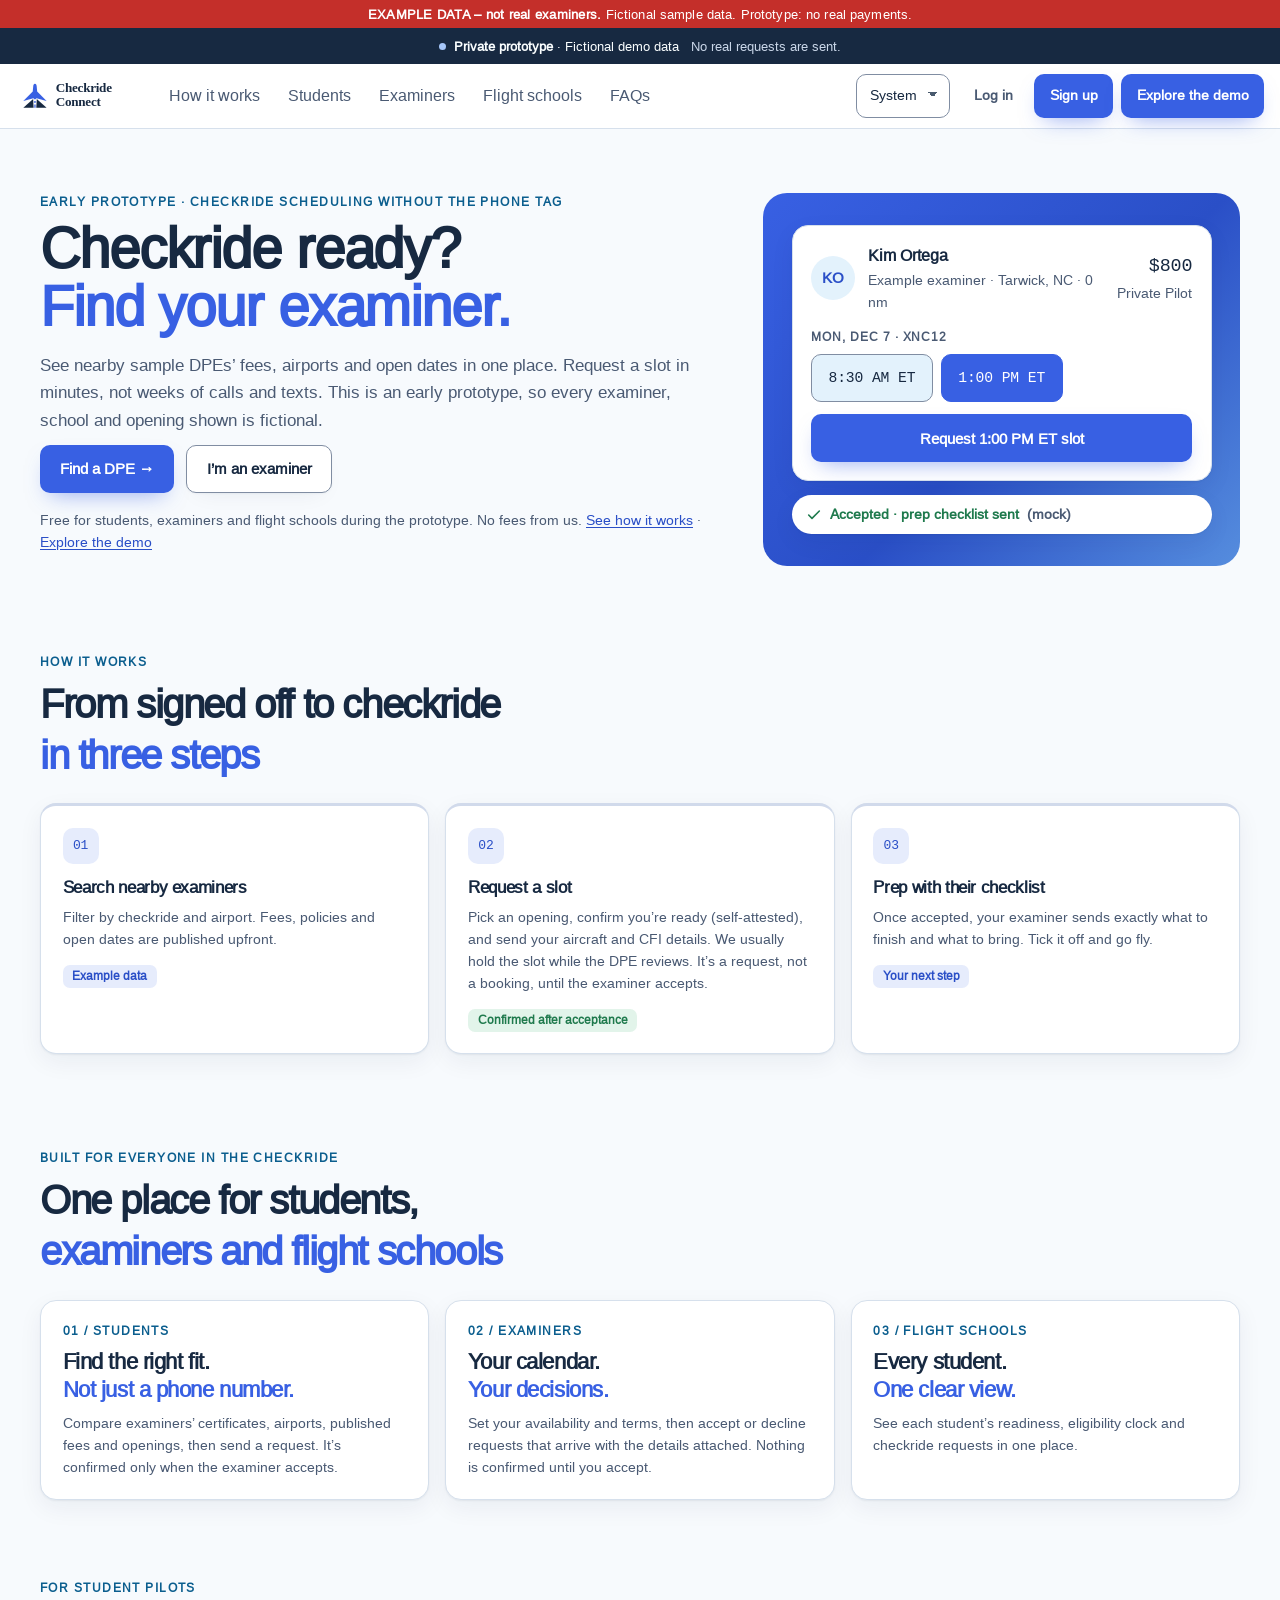
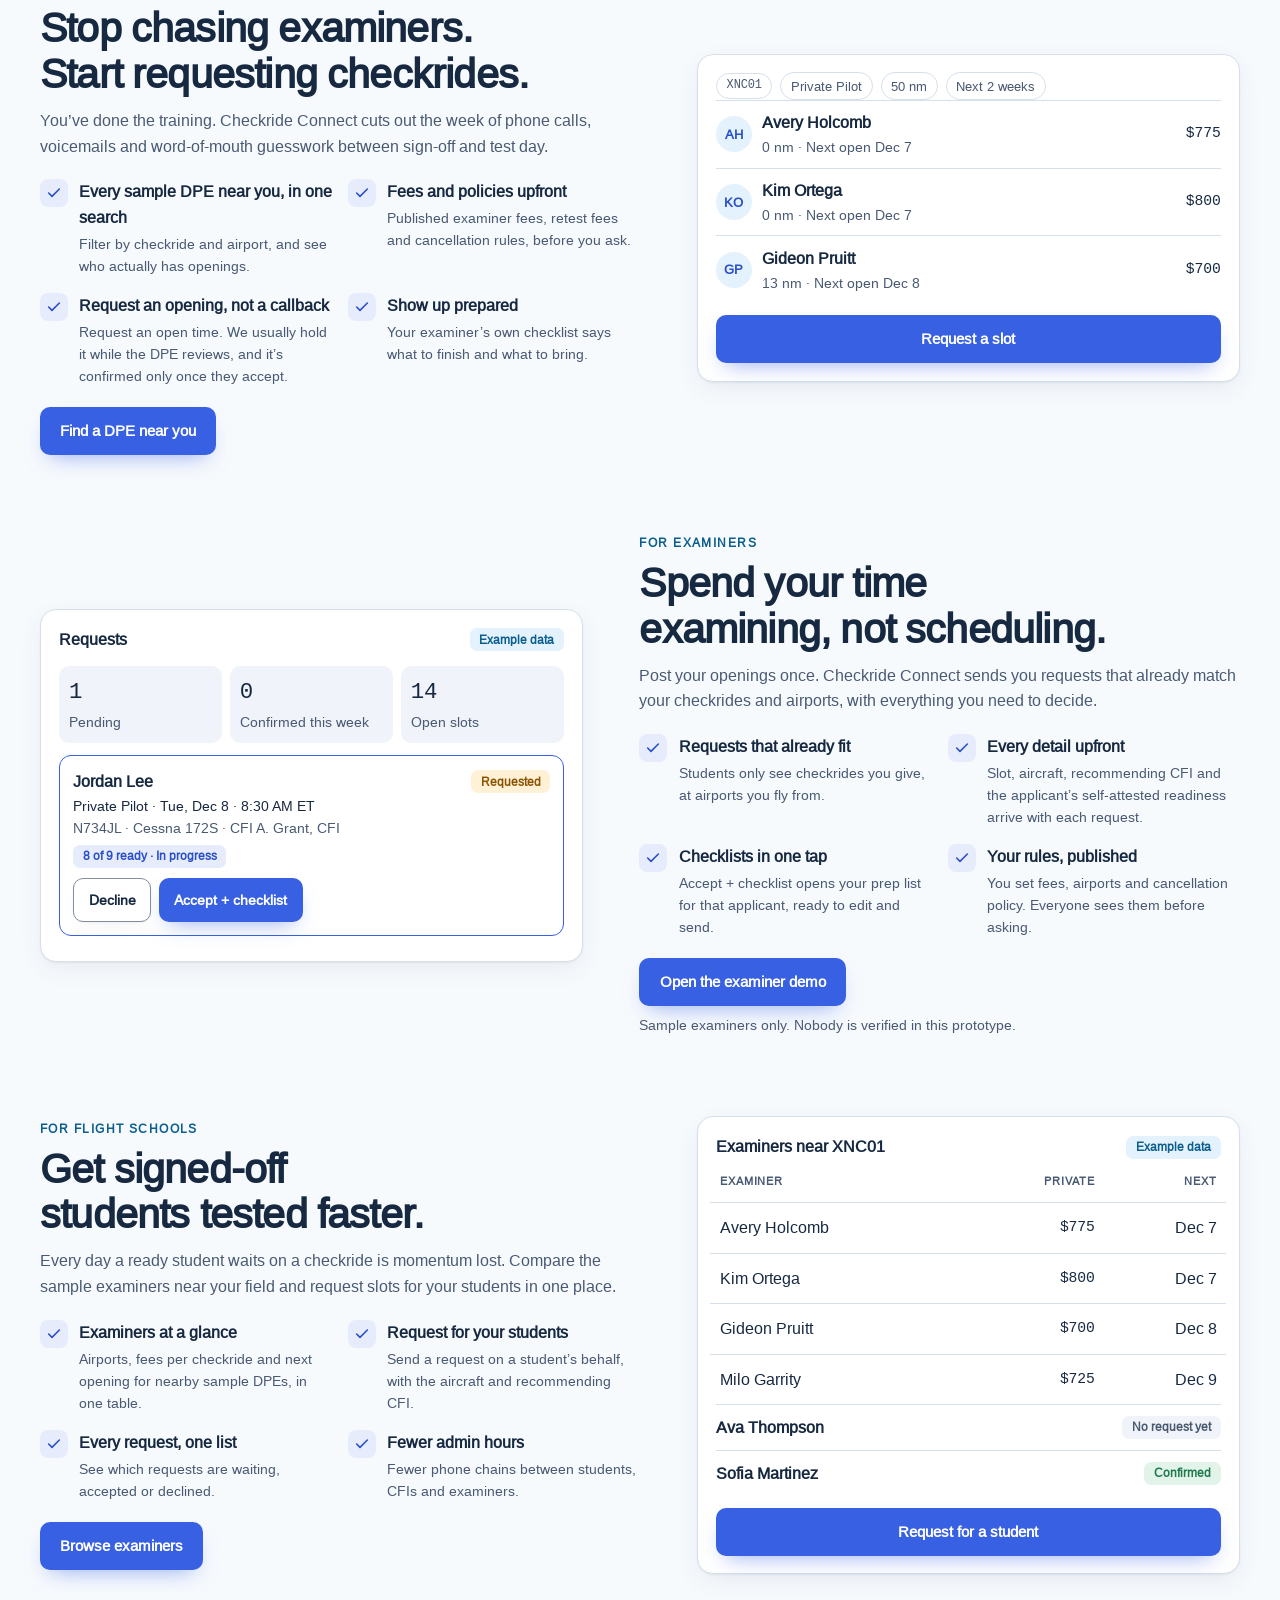
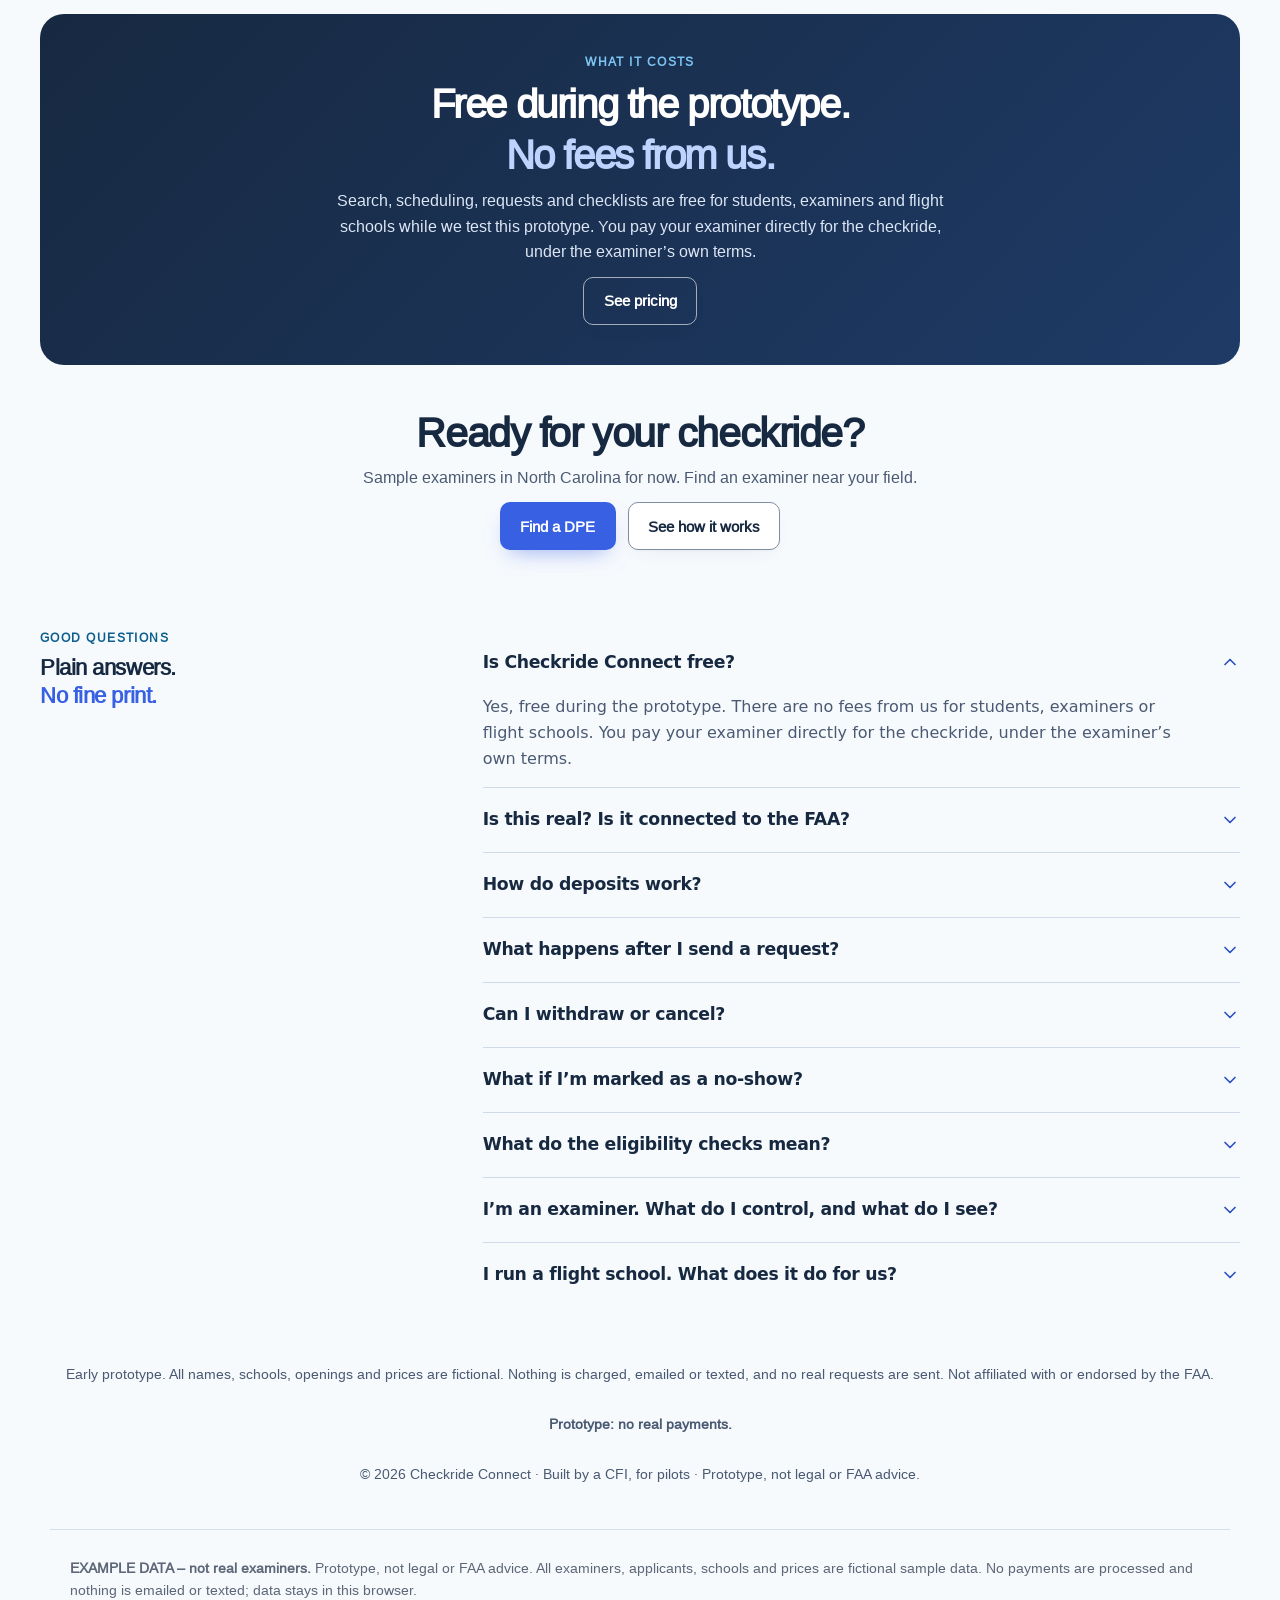
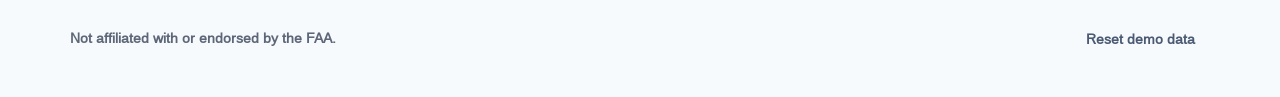
==== commit 064381d5: "rc18: dark mode polish, accessibility contrast and focus fixes (v7.25.0)" ====
--- a/index.html
+++ b/index.html
@@ -1,9 +1,9 @@
-<!doctype html><html lang="en"><head><meta charset=utf8><meta name=viewport content="width=device-width,initial-scale=1,viewport-fit=cover"><style>:root{color-scheme:light;box-sizing:border-box;padding-top:env(safe-area-inset-top,0px);padding-bottom:env(safe-area-inset-bottom,0px)}:root[data-theme=dark]{color-scheme:dark}html{scroll-padding-top:env(safe-area-inset-top,0px)}body{margin:0;padding:0;font:14px -apple-system,BlinkMacSystemFont,sans-serif;background:#F6F9FC;color:#162941}:root[data-theme=dark] body{background:#0B1424;color:#EAF0F8}img{max-width:100%}[hidden]:not([hidden=until-found i]){display:none!important}</style><link rel="icon" href="favicon.ico" sizes="48x48"><link rel="icon" href="icons/favicon.svg" type="image/svg+xml"><link rel="icon" href="icons/favicon-dark-32.png" sizes="32x32" type="image/png" media="(prefers-color-scheme: dark)"><link rel="apple-touch-icon" href="icons/apple-touch-icon.png"><link rel="manifest" href="site.webmanifest"><meta name="theme-color" content="#ffffff" media="(prefers-color-scheme: light)"><meta name="theme-color" content="#10141d" media="(prefers-color-scheme: dark)">
+<!doctype html><html lang="en"><head><meta charset=utf8><meta name=viewport content="width=device-width,initial-scale=1,viewport-fit=cover"><style>:root{color-scheme:light;box-sizing:border-box;padding-top:env(safe-area-inset-top,0px);padding-bottom:env(safe-area-inset-bottom,0px)}:root[data-theme=dark]{color-scheme:dark}html{scroll-padding-top:env(safe-area-inset-top,0px)}body{margin:0;padding:0;font:14px -apple-system,BlinkMacSystemFont,sans-serif;background:#F6F9FC;color:#162941}:root[data-theme=dark] body{background:#0B1424;color:#EAF0F8}img{max-width:100%}[hidden]:not([hidden=until-found i]){display:none!important}</style><link rel="icon" href="favicon.ico" sizes="48x48" data-cc-icon="ico"><link rel="icon" href="icons/favicon.svg" type="image/svg+xml" data-cc-icon="svg"><link rel="icon" href="icons/favicon-16.png" sizes="16x16" type="image/png" data-cc-icon="png16"><link rel="icon" href="icons/favicon-32.png" sizes="32x32" type="image/png" data-cc-icon="png32"><link rel="icon" href="icons/favicon-48.png" sizes="48x48" type="image/png" data-cc-icon="png48"><link rel="apple-touch-icon" href="icons/apple-touch-icon.png"><link rel="manifest" href="site.webmanifest"><meta name="theme-color" content="#ffffff">
 <title>Checkride Connect (prototype)</title>
 <meta name="description" content="Checkride Connect prototype: find sample examiners by certificate, location, availability and price. Example data only, not real examiners; not affiliated with or endorsed by the FAA.">
 <!-- Fully static: no external fonts, scripts or network calls. Fonts are self-hosted in fonts/. -->
 <!-- QA-051: no font preloads (Firefox warned they were unused on some routes); @font-face with font-display handles loading. --><link rel="stylesheet" href="styles.css">
-<script>(function(){try{var t=localStorage.getItem('cc-theme')||'system';if(t==='system')t=matchMedia('(prefers-color-scheme: dark)').matches?'dark':'light';document.documentElement.dataset.theme=t;if(localStorage.getItem('cc-theme')&&localStorage.getItem('cc-theme')!=='system'){var ms=document.querySelectorAll('meta[name=theme-color]');for(var i=0;i<ms.length;i++){ms[i].media=(ms[i].content==='#10141d')===(t==='dark')?'all':'not all';}}}catch(e){document.documentElement.dataset.theme='light';}})();
+<script>(function(){try{var saved=localStorage.getItem('cc-theme')||'system';var t=saved==='system'?(matchMedia('(prefers-color-scheme: dark)').matches?'dark':'light'):saved;document.documentElement.dataset.theme=t;var dark=t==='dark';var hrefs={ico:dark?'icons/favicon-dark-48.png':'favicon.ico',svg:dark?'icons/favicon-dark.svg':'icons/favicon.svg',png16:dark?'icons/favicon-dark-16.png':'icons/favicon-16.png',png32:dark?'icons/favicon-dark-32.png':'icons/favicon-32.png',png48:dark?'icons/favicon-dark-48.png':'icons/favicon-48.png'};var ls=document.querySelectorAll('link[rel~="icon"][data-cc-icon]');for(var i=0;i<ls.length;i++){var k=ls[i].getAttribute('data-cc-icon');if(hrefs[k]){ls[i].setAttribute('href',hrefs[k]);ls[i].media='all';}}var ms=document.querySelectorAll('meta[name="theme-color"]');for(var j=0;j<ms.length;j++){ms[j].setAttribute('content',dark?'#0B1424':'#ffffff');ms[j].media='all';}}catch(e){document.documentElement.dataset.theme='light';}})();
 try{if(localStorage.getItem("cc-wf"))document.documentElement.classList.add("wf")}catch(e){}</script>
 </head><body>
 <script>(function(){var h=location.hash.slice(1).split("?")[0].split("#")[0];if(h===""||h==="/"||h==="faq"||h==="/login"||h==="/signup")document.body.classList.add("is-landing");})();</script>
@@ -67,6 +67,8 @@
 <script defer src="sample-nc-examiners.js"></script>
 <script defer src="cost-model.js"></script>
 <script defer src="elig-clock.js"></script>
+<script defer src="wait-time-sample-nc.js"></script>
+<script defer src="wait-time.js"></script>
 <script defer src="app.js"></script>
 <script id="app-fallback">
 // Data load failure: if a script failed to load or the sample data is missing, show a recoverable error instead of a blank page.
--- a/styles.css
+++ b/styles.css
@@ -39,7 +39,7 @@
   --border: #D6E0EC; --border-strong: #D1DAEB; --rule: #D1DAEB; --rule-accent: #C3DAFA; --border-control: #808DA2;
   --brand: #172941;
   --accent: #3860E3; --accent-strong: #2A4FC7; --accent-text: #2A4FC7; --accent-soft: #E6ECFC; --accent-soft-2: #E3F2FC; --on-accent: #FFFFFF;
-  --headline-accent: #3860E3; --date-num: #2A4DCD; --indicator: #3860E3; --focus: #3860E3;
+  --headline-accent: #3860E3; --date-num: #2A4DCD; --indicator: #3860E3; --focus: #3562E3;
   --navy: #172941; --on-navy: #F9FDFE; --on-navy-muted: #C9D6E8; --navy-dot: #A6C6F9; --strip-text: #3E5B7D;
   --on-warn: #FFFFFF;
   --good: #1F7A4D; --good-text: #1F7A4D; --good-soft: #E2F4EA;
@@ -66,6 +66,20 @@
   --fs-display: 2.5rem; --fs-h1: 1.875rem; --fs-h2: 1.375rem; --fs-h3: 1.0625rem; --fs-eyebrow: .75rem; --fs-stat: 2rem;
   --ease: cubic-bezier(.2, .7, .2, 1);
   --header-h: 64px; --tabbar-h: 64px; --rail-w: 248px;
+  /* rc17 §23.2 / D51 — new tokens (light). --accent stays #3860E3 (D51). */
+  --surface-raised: #FFFFFF;
+  --disabled: #626C7E;
+  --on-good: #FFFFFF;
+  --accent-hover: #2E4BC0;
+  --accent-pressed: #3860E3;
+  --focus: #3562E3;
+  --fresh-text: #162941; --fresh-soft: #EAF3FC;
+  --stale-text: #495A6E; --stale-soft: #F0F3F9;
+  --selection-bg: #EAF3FC; --selection-text: #162941;
+  --skeleton: #F0F3F9; --skeleton-highlight: #FFFFFF;
+  --gap-soft: #FFF1E0; --gap-text: #8A4500;
+  --border-soft: #BECADA;
+  --sky: #7CC4F2;
 }
 html.wf, html.wf[data-theme] {
   --font-display: "Manrope", "Manrope Fallback", ui-sans-serif, system-ui, -apple-system, BlinkMacSystemFont, "Segoe UI", Roboto, "Helvetica Neue", Arial, sans-serif;
@@ -82,7 +96,7 @@
   --border: #24334C; --border-strong: #2B3B57; --rule: #2B3B57; --rule-accent: #35508A; --border-control: #71819B;
   --brand: #EAF0F8;
   --accent: #3860E3; --accent-strong: #B4C7FF; --accent-text: #9DB4FF; --accent-soft: #1B2C4F; --accent-soft-2: #22355C; --on-accent: #FFFFFF;
-  --headline-accent: #8FA9FF; --date-num: #B4C7FF; --indicator: #9DB4FF; --focus: #9DB4FF;
+  --headline-accent: #8FA9FF; --date-num: #B4C7FF; --indicator: #9DB4FF; --focus: #C5D2FF;
   --navy: #050C18; --on-navy: #E6EEF9; --on-navy-muted: #B9C7DB; --navy-dot: #A6C6F9; --strip-text: #B9CBE6;
   --on-warn: #121E33;
   --good: #4DBA6E; --good-text: #A3DDB0; --good-soft: #13301F;
@@ -97,6 +111,21 @@
   --shadow-lg: 0 30px 70px -20px rgb(0 0 0 / .7);
   --shadow-card: 0 1px 2px rgb(0 0 0 / .3), 0 8px 24px -12px rgb(0 0 0 / .5);
   --shadow-cta: 0 10px 22px -10px rgb(0 0 0 / .6);
+  /* rc17 §23.2 / D51 — new tokens (dark). --accent stays #3860E3; hover #4A6EE6. */
+  --surface-raised: #1E2A40;
+  --disabled: #8C98AC;
+  --on-good: #121E33;
+  --accent-hover: #4A6EE6;
+  --accent-pressed: #3860E3;
+  --focus: #C5D2FF;
+  --fresh-text: #EAF0F8; --fresh-soft: #1B2C4F;
+  --stale-text: #C0CADA; --stale-soft: #1E2A40;
+  --selection-bg: #1B2C4F; --selection-text: #EAF0F8;
+  --skeleton: #1E2A40; --skeleton-highlight: #24324A;
+  --gap-soft: #3A2610; --gap-text: #FFC98A;
+  --border-soft: #33435F;
+  --signal: #f2b33d;
+  --sky: #7CC4F2;
 }
 
 * { box-sizing: border-box; }
@@ -108,7 +137,7 @@
   -webkit-font-smoothing: antialiased;
   text-rendering: optimizeLegibility;
 }
-::selection { background: var(--accent-soft); }
+::selection { background: var(--selection-bg, var(--accent-soft)); color: var(--selection-text, var(--text)); }
 a { color: var(--accent-text); text-decoration: none; transition: color .15s; }
 a:hover { color: var(--accent-strong); }
 h1, h2, h3 { margin: 0 0 .5rem; text-wrap: balance; color: var(--text); }
@@ -172,18 +201,26 @@
 /* ---------- Controls ---------- */
 select, input, textarea {
   font: inherit; color: inherit; background-color: var(--surface);
-  border: 1px solid var(--border-strong); border-radius: 10px; padding: .55rem .75rem; width: 100%;
+  border: 1px solid var(--border-control); border-radius: 10px; padding: .55rem .75rem; width: 100%;
   min-height: 42px; transition: border-color .15s, box-shadow .15s;
 }
 select {
   appearance: none; -webkit-appearance: none; padding-right: 2rem; cursor: pointer;
-  background-image: url("data:image/svg+xml,%3Csvg xmlns='http://www.w3.org/2000/svg' width='12' height='12' viewBox='0 0 24 24' fill='none' stroke='%238a93a3' stroke-width='2.5' stroke-linecap='round' stroke-linejoin='round'%3E%3Cpath d='m6 9 6 6 6-6'/%3E%3C/svg%3E");
-  background-repeat: no-repeat; background-position: right .75rem center;
-}
-select:hover, input:hover { border-color: var(--faint); }
+  /* Chevron follows --label (CSS triangles; no hard-coded data-URI stroke). */
+  background-image:
+    linear-gradient(45deg, transparent 50%, var(--label) 50%),
+    linear-gradient(135deg, var(--label) 50%, transparent 50%);
+  background-position: calc(100% - 16px) calc(50% - 1px), calc(100% - 11px) calc(50% - 1px);
+  background-size: 5px 5px, 5px 5px;
+  background-repeat: no-repeat;
+}
+select:hover, input:hover { border-color: var(--border-control); }
 input[type="checkbox"] { width: 18px; height: 18px; min-height: 0; padding: 0; accent-color: var(--accent); cursor: pointer; flex-shrink: 0; }
-select:focus, input:focus, textarea:focus { outline: none; border-color: var(--accent); box-shadow: 0 0 0 4px var(--accent-soft); }
-.btn:focus-visible, a:focus-visible, button:focus-visible { outline: 2px solid var(--accent); outline-offset: 2px; }
+select:focus, input:focus, textarea:focus,
+select:focus-visible, input:focus-visible, textarea:focus-visible {
+  outline: 2px solid var(--focus); outline-offset: 2px; border-color: var(--focus);
+}
+.btn:focus-visible, a:focus-visible, button:focus-visible { outline: 2px solid var(--focus); outline-offset: 2px; }
 label.field { display: block; min-width: 0; }
 label.field > span {
   display: block; font-size: .7rem; font-weight: 600; color: var(--faint); margin-bottom: .35rem;
@@ -196,18 +233,34 @@
   transition: background .15s, border-color .15s, color .15s, transform .12s var(--ease), box-shadow .2s;
   box-shadow: var(--shadow-sm);
 }
-.btn:hover { background: var(--accent-strong); color: var(--on-accent); }
-.btn:active { transform: scale(.97); }
-.btn.secondary { background: var(--surface); color: var(--text); border-color: var(--border-strong); }
-.btn.secondary:hover { background: var(--surface-2); }
+.btn:hover { background: var(--accent-hover); color: var(--on-accent); }
+/* D51 / §23.3: primary pressed = same fill + scale(0.97) + inset 2px on-accent 35%. */
+.btn:active { transform: scale(0.97); }
+.btn:not(.secondary):not(.ghost):not(.bad):not(.good):active {
+  background: var(--accent-pressed);
+  transform: scale(0.97);
+  box-shadow: inset 0 0 0 2px color-mix(in srgb, var(--on-accent) 35%, transparent);
+}
+.btn.secondary { background: var(--surface); color: var(--text); border-color: var(--border-control); }
+.btn.secondary:hover { background: var(--surface-2); color: var(--text); }
+.btn.secondary:active { background: var(--surface-2); }
 .btn.ghost { background: transparent; color: var(--muted); border-color: transparent; box-shadow: none; }
 .btn.ghost:hover { background: var(--surface-2); color: var(--text); }
-.btn.good { background: var(--good); color: var(--surface); }
-.btn.good:hover { filter: brightness(1.08); }
+.btn.good { background: var(--good); color: var(--on-good, var(--surface)); }
+.btn.good:hover { background: var(--good); color: var(--on-good, var(--surface)); filter: none; }
+.btn.good:active { background: var(--good); }
+.btn.good:focus-visible,
+.btn:not(.secondary):not(.ghost):not(.bad):not(.good):focus-visible {
+  outline: none;
+  box-shadow: 0 0 0 2px var(--surface), 0 0 0 4px var(--focus);
+}
 .btn.bad { background: transparent; color: var(--bad); border-color: color-mix(in srgb, var(--bad) 35%, transparent); box-shadow: none; }
 .btn.bad:hover { background: var(--bad-soft); }
 .btn.sm { padding: .35rem .75rem; font-size: .84rem; min-height: 34px; border-radius: 9px; }
-.btn[disabled] { opacity: .4; cursor: not-allowed; transform: none; }
+.btn[disabled], .btn[aria-disabled="true"] {
+  opacity: 1; color: var(--disabled); background: var(--surface-2); border-color: var(--border-control);
+  box-shadow: none; cursor: not-allowed; transform: none; pointer-events: none; filter: none;
+}
 .btn .arrow { transition: transform .2s var(--ease); }
 .btn:hover .arrow { transform: translateX(3px); }
 
@@ -340,6 +393,25 @@
 .pill.accent { background: var(--accent-soft); color: var(--accent-text); }
 /* .verified removed in phase 3 (read as an FAA check mark) */
 
+
+/* RC14-I01: long nowrap .pill in a .row (estimate disclaimer on #/dpe/*) overflowed
+   document width in Firefox @ 320 — #/dpe/nc14 scrollWidth was +4px.
+   Selector: .pill.warn[data-estimate-label] / .page .row .pill */
+.page .pill,
+.row .pill {
+  max-width: 100%;
+  min-width: 0;
+  box-sizing: border-box;
+}
+.page .row .pill,
+.pill[data-estimate-label] {
+  white-space: normal;
+  height: auto;
+  line-height: 1.35;
+  text-align: center;
+  overflow-wrap: anywhere;
+}
+
 /* ---------- Search results ---------- */
 .result { display: grid; grid-template-columns: auto minmax(0, 1fr) auto; gap: 1.1rem; align-items: start; }
 @media (max-width: 620px) { .result { grid-template-columns: auto minmax(0, 1fr); } .result .price { grid-column: 1 / -1; text-align: left !important; display: flex; align-items: baseline; gap: .6rem; flex-wrap: wrap; } }
@@ -353,16 +425,16 @@
 .price .amt { font-family: var(--font-display); font-size: 1.6rem; font-weight: 700; letter-spacing: -.03em; line-height: 1.1; }
 .chips { display: flex; flex-wrap: wrap; gap: .4rem; margin-top: .8rem; }
 .chip {
-  font: inherit; font-size: .8rem; font-weight: 500; border: 1px solid var(--border-strong); background: var(--surface);
+  font: inherit; font-size: .8rem; font-weight: 500; border: 1px solid var(--border-control); background: var(--surface);
   color: var(--text); border-radius: 999px; padding: .32rem .7rem; cursor: pointer; font-variant-numeric: tabular-nums;
   transition: border-color .15s, color .15s, background .15s, transform .15s var(--ease);
 }
 .chip:hover { border-color: var(--accent); color: var(--accent-text); background: var(--accent-soft); transform: translateY(-1px); }
-.chip.soon { border-color: color-mix(in srgb, var(--good) 45%, transparent); color: var(--good); background: var(--good-soft); }
+.chip.soon { border-color: var(--good); color: var(--good-text, var(--good)); background: var(--good-soft); }
 .chip.soon:hover { border-color: var(--good); color: var(--good); }
 .cta-banner {
-  background: var(--accent-soft); border-radius: var(--r); padding: 1rem 1.2rem;
-  border: 1px solid color-mix(in srgb, var(--accent) 18%, transparent);
+  background: var(--surface); border-radius: var(--r); padding: 1rem 1.2rem;
+  border: 1px solid var(--border-control);
 }
 
 /* ---------- Tables ---------- */
@@ -419,7 +491,7 @@
 .tabs { display: inline-flex; gap: 2px; flex-wrap: wrap; margin-bottom: 1.25rem; padding: 4px; background: var(--surface-2); border-radius: 12px; }
 .tabs a { padding: .4rem .85rem; border-radius: 9px; color: var(--muted); font-size: .88rem; font-weight: 500; transition: background .2s, color .2s, box-shadow .2s; }
 .tabs a:hover { color: var(--text); }
-.tabs a.active { background: var(--surface); color: var(--text); box-shadow: var(--shadow-md); }
+.tabs a.active { background: var(--surface); color: var(--text); box-shadow: var(--shadow-md); border: 1px solid var(--border-control); }
 /* Tap targets at every width: tab links 44px (nav), standalone name/'see all' links at least 24px (WCAG 2.5.8). */
 .tabs a { min-height: 44px; display: inline-flex; align-items: center; }
 h2 a, h3 a, th a, td a, .see-all, .chips > a.small { display: inline-flex; align-items: center; min-height: 24px; }
@@ -537,7 +609,7 @@
 @media (max-width: 480px) { .cl-row { flex-direction: column; } .cl-btns { align-self: flex-end; } }
 
 .warn-note { padding: .55rem .75rem; background: var(--warn-soft); color: var(--warn); border: 1px solid color-mix(in srgb, var(--warn) 25%, transparent); border-radius: var(--r-sm); line-height: 1.4; }
-.review { margin: .5rem 0 0; padding: .6rem .8rem; border-left: 3px solid var(--border-strong); background: var(--surface-2, rgba(0,0,0,.02)); border-radius: 0 var(--r-sm) var(--r-sm) 0; }
+.review { margin: .5rem 0 0; padding: .6rem .8rem; border-left: 3px solid var(--border-strong); background: var(--surface-2); border-radius: 0 var(--r-sm) var(--r-sm) 0; }
 #all-in .summary .line > span { min-width: 0; }
 
 /* Toasts must never block taps on the buttons underneath (found at 390px: a toast covered the modal's Submit button). */
@@ -579,16 +651,16 @@
 }
 .switch { position: relative; display: inline-flex; align-items: center; gap: .5rem; cursor: pointer; min-height: 44px; user-select: none; flex: none; }
 .switch input { position: absolute; opacity: 0; width: 1px; height: 1px; }
-.switch .track { width: 46px; height: 26px; border-radius: 13px; background: var(--surface-3); position: relative; transition: background .2s; flex: none; }
-.switch .track::after { content: ""; position: absolute; top: 3px; left: 3px; width: 20px; height: 20px; border-radius: 50%; background: #fff; box-shadow: 0 1px 2px rgba(0,0,0,.25); transition: transform .2s; }
+.switch .track { width: 46px; height: 26px; border-radius: 13px; background: var(--border-control); position: relative; transition: background .2s; flex: none; }
+.switch .track::after { content: ""; position: absolute; top: 3px; left: 3px; width: 20px; height: 20px; border-radius: 50%; background: var(--on-accent); box-shadow: 0 1px 2px color-mix(in srgb, var(--navy) 35%, transparent); transition: transform .2s; }
 .switch input:checked + .track { background: var(--good); }
 .switch input:checked + .track::after { transform: translateX(20px); }
-.switch input:focus-visible + .track { outline: 2px solid var(--accent); outline-offset: 2px; }
+.switch input:focus-visible + .track { outline: 2px solid var(--focus); outline-offset: 2px; }
 .switch .lbl { font-weight: 600; font-size: .9rem; min-width: 3.6em; }
 .switch .on { display: none; color: var(--good); }
 .switch input:checked ~ .on { display: inline; }
 .switch input:checked ~ .off { display: none; }
-.avail-save { position: sticky; bottom: 0; z-index: 5; display: flex; justify-content: space-between; align-items: center; gap: .75rem; flex-wrap: wrap; background: var(--surface); border: 1px solid var(--border); border-radius: var(--r); padding: .75rem 1rem; box-shadow: 0 -4px 16px rgba(0,0,0,.08); }
+.avail-save { position: sticky; bottom: 0; z-index: 5; display: flex; justify-content: space-between; align-items: center; gap: .75rem; flex-wrap: wrap; background: var(--surface); border: 1px solid var(--border); border-radius: var(--r); padding: .75rem 1rem; box-shadow: var(--shadow-card); }
 @media (max-width: 620px) { .avail-save .btn { width: 100%; } }
 .email-preview { border: 1px dashed var(--border-strong); border-radius: var(--r); background: var(--surface-2); overflow: hidden; }
 .email-preview .ep-head { padding: .6rem .9rem; border-bottom: 1px solid var(--border); overflow-wrap: anywhere; }
@@ -628,14 +700,14 @@
 .ready-hours { gap: .5rem; }
 .gate { margin-top: .6rem; padding: .55rem .7rem; border-radius: 10px; border: 1px solid var(--border); }
 .gate ul { margin: .25rem 0 .1rem; padding-left: 1.1rem; }
-.gate.bad { background: var(--bad-soft, #fdecec); border-color: var(--bad); }
+.gate.bad { background: var(--bad-soft); border-color: var(--bad); }
 .gate.warn { background: var(--warn-soft); border-color: var(--warn); }
-.gate.good { background: var(--good-soft, #e8f6ee); border-color: var(--good); }
+.gate.good { background: var(--good-soft); border-color: var(--good); }
 
 /* (g) Accessibility pass */
 label.field > span .muted, .field span .muted { text-transform: none; letter-spacing: 0; font-weight: 500; }
 p a:not(.btn):not(.chip), li a:not(.btn):not(.chip), .small a:not(.btn) { text-decoration: underline; text-underline-offset: 2px; }
-input[type=checkbox]:focus-visible, input[type=radio]:focus-visible, select:focus-visible, input:focus-visible, textarea:focus-visible, .table-wrap:focus-visible, [tabindex="-1"]:focus-visible { outline: 2px solid var(--accent); outline-offset: 2px; }
+input[type=checkbox]:focus-visible, input[type=radio]:focus-visible, select:focus-visible, input:focus-visible, textarea:focus-visible, .table-wrap:focus-visible, [tabindex="-1"]:focus-visible { outline: 2px solid var(--focus); outline-offset: 2px; }
 .modal[tabindex="-1"]:focus { outline: none; }
 .sr-only { position: absolute; width: 1px; height: 1px; overflow: hidden; clip: rect(0 0 0 0); white-space: nowrap; }
 @media (max-width: 640px) {
@@ -682,8 +754,8 @@
 .slot-row.picked { outline: 2px solid var(--accent); outline-offset: 2px; border-radius: 10px; background: var(--surface-2); }
 /* 641–1040px: the nav sits on its own row; wrap instead of hiding links in a scroller. (≤640 keeps the swipe scroller.) */
 /* Demo date mode label (demo-date.js) */
-.demo-date-bar { background: #fff4cc; color: #4d3800; font-size: .78rem; line-height: 1.35; text-align: center; padding: .25rem .75rem; border-bottom: 1px solid #f0d77a; }
-.demo-date-bar span { color: #5c4a14; }
+.demo-date-bar { background: var(--warn-soft); color: var(--warn-text); font-size: .78rem; line-height: 1.35; text-align: center; padding: .25rem .75rem; border-bottom: 1px solid var(--border); }
+.demo-date-bar span { color: var(--warn-text); }
 @media (max-width: 640px) { .demo-date-bar span { display: none; } }
 /* <=640px: tabs that don't fit whole move into a "More" menu, so no tab is cut mid-word (app.js fitNav). */
 
@@ -692,8 +764,8 @@
 #app { min-height: 100vh; min-height: 100svh; display: flow-root; }
 .app-loading { min-height: 60vh; }
 .app-loading-msg { display: flex; align-items: center; gap: .6rem; margin: 0 0 1.1rem; color: var(--muted); font-size: .92rem; }
-.spinner { width: 18px; height: 18px; border-radius: 50%; border: 2px solid var(--border-strong, #c9d0dc); border-top-color: var(--accent); animation: spin .8s linear infinite; flex-shrink: 0; }
-.sk { border-radius: 10px; background: linear-gradient(90deg, var(--surface-2) 25%, color-mix(in srgb, var(--surface-2) 40%, var(--surface, #fff)) 50%, var(--surface-2) 75%); background-size: 300% 100%; animation: shimmer 1.4s ease-in-out infinite; margin-bottom: .7rem; }
+.spinner { width: 18px; height: 18px; border-radius: 50%; border: 2px solid var(--border-strong); border-top-color: var(--accent); animation: spin .8s linear infinite; flex-shrink: 0; }
+.sk { border-radius: 10px; background: linear-gradient(90deg, var(--skeleton, var(--surface-2)) 25%, var(--skeleton-highlight, var(--surface-3)) 50%, var(--skeleton, var(--surface-2)) 75%); background-size: 300% 100%; animation: shimmer 1.4s ease-in-out infinite; margin-bottom: .7rem; }
 .sk-title { height: 2.1rem; width: min(70%, 420px); }
 .sk-line { height: .95rem; width: min(92%, 640px); }
 .sk-line.short { width: min(55%, 380px); margin-bottom: 1.4rem; }
@@ -703,8 +775,8 @@
 
 .empty.state { display: flex; flex-direction: column; align-items: center; gap: .15rem; text-align: center; padding: 2.25rem 1.25rem; color: var(--muted); }
 .empty.state:not(.card) { padding: 1.25rem .5rem; }
-.state-ic { color: var(--accent-text); background: var(--accent-soft, #e9eeff); border-radius: 50%; padding: 10px; width: 48px; height: 48px; box-sizing: border-box; margin-bottom: .4rem; flex-shrink: 0; }
-[data-state="render-error"] .state-ic, [data-state="load-error"] .state-ic { color: var(--bad); background: var(--bad-soft, #fdecec); }
+.state-ic { color: var(--accent-text); background: var(--accent-soft); border-radius: 50%; padding: 10px; width: 48px; height: 48px; box-sizing: border-box; margin-bottom: .4rem; flex-shrink: 0; }
+[data-state="render-error"] .state-ic, [data-state="load-error"] .state-ic { color: var(--bad); background: var(--bad-soft); }
 .empty.state h1, .empty.state h2, .empty.state h3 { font-family: var(--font-display); color: var(--text); font-size: 1.2rem; margin: .1rem 0 .15rem; }
 .empty.state h1 { font-size: 1.5rem; }
 .empty.state p { margin: 0; max-width: 46ch; line-height: 1.5; }
@@ -713,8 +785,8 @@
 .empty-actions .btn { min-height: 44px; }
 
 .net-banner { text-align: center; font-size: .8rem; line-height: 1.35; padding: .4rem 12px; }
-.net-banner.off { background: #1f2633; color: #fff; }
-.net-banner.on { background: #e6f6ec; color: #11512b; }
+.net-banner.off { background: var(--navy); color: var(--on-navy); }
+.net-banner.on { background: var(--good-soft); color: var(--good-text); }
 @media (max-width: 640px) { .net-banner span { display: block; } }
 
 /* ---------- Round 5: screen transitions and press feedback ---------- */
@@ -730,9 +802,9 @@
 a.card:active, .result:active { transform: scale(.985); box-shadow: var(--shadow-sm); }
 .check-item:active { background: var(--surface-2); transform: scale(.995); }
 .btn.secondary:active, .btn.ghost:active { background: var(--surface-2); }
-.btn:active { box-shadow: none; }
+.btn.secondary:active, .btn.ghost:active, .btn.bad:active { box-shadow: none; }
 /* Keyboard focus stays clearly visible (no motion involved). */
-.btn:focus-visible, .chip:focus-visible, .tabbar a:focus-visible, .tabs a:focus-visible { outline: 2px solid var(--accent); outline-offset: 2px; }
+.btn:focus-visible, .chip:focus-visible, .tabbar a:focus-visible, .tabs a:focus-visible { outline: 2px solid var(--focus); outline-offset: 2px; }
 
 /* Reduced motion: no movement, no fades, no shimmer. Presses still get instant, non-moving feedback (darker fill + inset ring). */
 @media (prefers-reduced-motion: reduce) {
@@ -743,8 +815,16 @@
     transform: none !important;
   }
   a.card:hover, .result:hover, .chip:hover, .plan:hover { transform: none !important; }
-  .btn:active { filter: brightness(.9); box-shadow: inset 0 0 0 2px color-mix(in srgb, currentColor 35%, transparent); }
-  .tabbar a:active, .tabs a:active, .bell:active, .chip:active, a.card:active, .result:active, .check-item:active { box-shadow: inset 0 0 0 2px var(--accent); }
+  /* D51 / §23.3: under reduced motion, primary press is inset only (no scale). */
+  .btn:not(.secondary):not(.ghost):not(.bad):not(.good):active {
+    background: var(--accent-pressed);
+    transform: none;
+    box-shadow: inset 0 0 0 2px color-mix(in srgb, var(--on-accent) 35%, transparent);
+    filter: none;
+  }
+  .btn.secondary:active, .btn.ghost:active, .btn.good:active, .btn.bad:active { background: var(--surface-2); box-shadow: inset 0 0 0 2px var(--border-control); }
+  .btn.good:active { background: var(--good); }
+  .tabbar a:active, .tabs a:active, .bell:active, .chip:active, a.card:active, .result:active, .check-item:active { box-shadow: inset 0 0 0 2px var(--focus); }
 }
 
 /* Reserve the nav row before app.js fills it (prevents a layout shift on first paint). */
@@ -862,9 +942,11 @@
 .tabbar a.active { color: var(--accent-strong); }
 .tabbar a.active svg { stroke-width: 2.2; }
 .tabbar a.active::before { content: ""; position: absolute; top: 0; left: 25%; right: 25%; height: 3px; border-radius: 0 0 3px 3px; background: var(--indicator); }
+/* RC13-I01 tabbar badge: numeric counts only; never expand page width */
 .tabbar .badge {
-  position: absolute; top: 4px; left: calc(50% + 6px); min-width: 18px; height: 18px; padding: 0 5px; border-radius: 9px;
+  position: absolute; top: 4px; left: calc(50% + 6px); min-width: 18px; max-width: 2.5rem; height: 18px; padding: 0 5px; border-radius: 9px;
   background: var(--accent); color: var(--on-accent); font: 700 .6875rem/18px var(--font-mono); text-align: center;
+  overflow: hidden; text-overflow: ellipsis; white-space: nowrap; box-sizing: border-box;
 }
 body:not(.is-landing) { padding-bottom: calc(var(--tabbar-h, 64px) + env(safe-area-inset-bottom, 0px)); }
 body:not(.is-landing) .toasts { bottom: calc(var(--tabbar-h, 64px) + 16px + env(safe-area-inset-bottom, 0px)); }
@@ -878,8 +960,8 @@
   }
   .tabbar a { flex-direction: row; justify-content: flex-start; gap: .75rem; font-size: .9375rem; font-weight: 500; padding: .65rem .85rem; border-radius: var(--r-sm); color: var(--muted); }
   .tabbar a:hover { background: var(--surface-2); color: var(--text); }
-  .tabbar a.active { background: var(--accent-soft); color: var(--accent-strong); font-weight: 650; }
-  .tabbar a.active::before { display: none; }
+  .tabbar a.active { background: var(--accent-soft); color: var(--accent-strong); font-weight: 650; border: 1px solid var(--border-control); }
+  .tabbar a.active::before { display: block; top: 18%; bottom: 18%; left: 0; right: auto; width: 3px; height: auto; border-radius: 0 3px 3px 0; background: var(--indicator); }
   .tabbar .badge { position: static; margin-left: auto; }
   body:not(.is-landing) > main.wrap, body:not(.is-landing) > .footer { margin-left: var(--rail-w, 248px); max-width: none; padding-left: 40px; padding-right: 40px; }
   body:not(.is-landing) > main.wrap > * { max-width: 1120px; }
@@ -1011,13 +1093,13 @@
 @media (max-width: 640px) { body:not(.is-landing) .toasts { bottom: auto; align-content: start; } }
 
 /* ---- batch C ---- */
-.skip-link { position: absolute; left: .5rem; top: -100px; z-index: 1000; background: var(--surface, #fff); color: var(--accent-text, #000); padding: .6rem .9rem; border-radius: var(--r-sm, 6px); font-weight: 700; }
+.skip-link { position: absolute; left: .5rem; top: -100px; z-index: 1000; background: var(--surface); color: var(--accent-text); padding: .6rem .9rem; border-radius: var(--r-sm, 6px); font-weight: 700; }
 .skip-link:focus { top: .5rem; outline: 2px solid var(--focus, currentColor); outline-offset: 2px; }
 #app:focus { outline: none; }
 .cta-banner a:not(.btn) { text-decoration: underline; } /* QA-012 */
 .card, td, th, .notif { overflow-wrap: anywhere; } /* QA-005 */
 .card table { max-width: 100%; }
-input[aria-invalid="true"] { border-color: var(--bad, #b42318); box-shadow: 0 0 0 1px var(--bad, #b42318); }
+input[aria-invalid="true"] { border-color: var(--bad-border-control, var(--bad)); box-shadow: 0 0 0 1px var(--bad-border-control, var(--bad)); }
 .prep-row input { min-height: 44px; }
 .prep-student ul li, .med-block p { line-height: 1.45; }
 #wl-offer [data-hold-end] { white-space: nowrap; }
@@ -1059,10 +1141,10 @@
 .v4-apt { display: inline-flex; align-items: center; gap: .3rem; border: 1px solid var(--border); border-radius: 999px; padding: .15rem .6rem; font-size: .8125rem; color: var(--muted); background: var(--surface); }
 .v4-next { margin-top: .9rem; border-top: 1px solid var(--border); padding-top: .9rem; }
 .v4-times { display: grid; grid-template-columns: repeat(auto-fill, minmax(118px, 1fr)); gap: .5rem; margin-bottom: .75rem; }
-.v4-time { display: flex; flex-direction: column; align-items: center; justify-content: center; gap: 2px; min-height: 48px; padding: .4rem .5rem; border: 1px solid var(--border); border-radius: 10px; background: var(--surface); color: var(--text); text-decoration: none; font: inherit; cursor: pointer; }
+.v4-time { display: flex; flex-direction: column; align-items: center; justify-content: center; gap: 2px; min-height: 48px; padding: .4rem .5rem; border: 1px solid var(--border-control); border-radius: 10px; background: var(--surface); color: var(--text); text-decoration: none; font: inherit; cursor: pointer; }
 .v4-time:hover { border-color: var(--accent); }
-.v4-time[aria-pressed="true"], .v4-time.is-on { background: var(--accent); border-color: var(--accent); color: #fff; }
-.v4-time[aria-pressed="true"] .muted, .v4-time.is-on .muted { color: #fff; } /* axe: #E6ECFC on brand was 4.49:1 */
+.v4-time[aria-pressed="true"], .v4-time.is-on { background: var(--accent); border-color: var(--accent); color: var(--on-accent); }
+.v4-time[aria-pressed="true"] .muted, .v4-time.is-on .muted { color: var(--on-accent); }
 .v4-time.is-off { opacity: 1; background: var(--surface-2); color: var(--muted); cursor: default; text-decoration: line-through; }
 .v4-time.is-off .small { text-decoration: none; }
 .v4-card-foot { display: flex; justify-content: space-between; align-items: center; gap: .5rem; margin-top: .9rem; flex-wrap: wrap; }
@@ -1093,10 +1175,17 @@
 /* Profile openings + sticky bar */
 .v4-openings { margin-top: 1rem; }
 .v4-days { display: flex; gap: .5rem; overflow-x: auto; padding: .75rem 0 .25rem; scrollbar-width: thin; }
-.v4-day { display: flex; flex-direction: column; align-items: center; justify-content: center; min-width: 56px; min-height: 60px; border: 1px solid var(--border); border-radius: 12px; background: var(--surface); color: var(--text); font: inherit; cursor: pointer; }
+.v4-day { display: flex; flex-direction: column; align-items: center; justify-content: center; min-width: 56px; min-height: 60px; border: 1px solid var(--border-control); border-radius: 12px; background: var(--surface); color: var(--text); font: inherit; cursor: pointer; }
 .v4-day b { font-size: 1.15rem; font-family: var(--font-mono); }
-.v4-day[aria-pressed="true"] { background: var(--accent); border-color: var(--accent); color: #fff; }
-.v4-bar { position: sticky; bottom: calc(var(--tabbar-h, 64px) + 8px + env(safe-area-inset-bottom, 0px)); z-index: 5; display: flex; align-items: center; justify-content: space-between; gap: .75rem; flex-wrap: wrap; margin-top: 1rem; padding: .8rem 1rem; border-radius: 14px; background: var(--surface); border: 1px solid var(--border); box-shadow: 0 8px 28px rgba(23,41,65,.16); }
+.v4-day[aria-pressed="true"] { background: var(--accent); border-color: var(--accent); color: var(--on-accent); }
+.v4-day[aria-pressed="true"]:focus-visible,
+.v4-time[aria-pressed="true"]:focus-visible,
+.v4-time.is-on:focus-visible {
+  outline: none;
+  box-shadow: 0 0 0 2px var(--surface), 0 0 0 4px var(--focus);
+}
+
+.v4-bar { position: sticky; bottom: calc(var(--tabbar-h, 64px) + 8px + env(safe-area-inset-bottom, 0px)); z-index: 5; display: flex; align-items: center; justify-content: space-between; gap: .75rem; flex-wrap: wrap; margin-top: 1rem; padding: .8rem 1rem; border-radius: 14px; background: var(--surface); border: 1px solid var(--border); box-shadow: var(--shadow-card); }
 @media (min-width: 1024px) { .v4-bar { bottom: 12px; } }
 
 /* Pretend log in / sign up */
@@ -1124,7 +1213,7 @@
 .v4-hero .land-hero-grid { align-items: center; }
 .v4-hero-panel { border-radius: 24px; padding: 2rem 1.25rem; background: linear-gradient(135deg, #3860E3 0%, #2A4FC7 55%, #7CC4F2 140%); }
 .v4-mock { max-width: 420px; margin: 0 auto; }
-.v4-toast-mock { max-width: 420px; margin: .9rem auto 0; display: flex; gap: .5rem; align-items: center; background: var(--surface); color: var(--good-text, #1F7A4D); border-radius: 999px; padding: .5rem .9rem; font-weight: 600; font-size: .875rem; box-shadow: var(--v4-shadow); }
+.v4-toast-mock { max-width: 420px; margin: .9rem auto 0; display: flex; gap: .5rem; align-items: center; background: var(--surface); color: var(--good-text); border-radius: 999px; padding: .5rem .9rem; font-weight: 600; font-size: .875rem; box-shadow: var(--v4-shadow); }
 .v4-split { display: grid; grid-template-columns: 1fr; gap: 2rem; align-items: center; }
 @media (min-width: 1024px) { .v4-split { grid-template-columns: 1.05fr .95fr; gap: 3.5rem; } .v4-split.rev { grid-template-columns: .95fr 1.05fr; } /* QA-020: mock is first in the DOM, no order */ }
 .v4-split h2 { font-size: clamp(1.75rem, 3.2vw, 2.6rem); line-height: 1.12; margin: .25rem 0 .75rem; }
@@ -1156,7 +1245,7 @@
 .v4-radio input, .v4-check input, .v4-roles input { width: 1.1rem; height: 1.1rem; min-height: 0; min-width: 0; flex: none; padding: 0; margin: .2rem 0 0; }
 
 /* Extra (QA-050): Simulate opening is visibly disabled during its 1.2 s lock */
-.btn.is-busy, .btn[aria-disabled="true"] { opacity: .55; cursor: progress; pointer-events: none; }
+.btn.is-busy { opacity: .55; cursor: progress; pointer-events: none; }
 /* QA-052: no-openings note in the day panel */
 #day-none, #date-moved { margin: .25rem 0 .6rem; }
 /* QA-011: larger tap targets where practical. Breadcrumb links meet 24 px everywhere; on touch / narrow screens the
@@ -1181,7 +1270,7 @@
 .toast.crit { background: var(--bad-soft); color: var(--text); border: 1px solid var(--bad); }
 .toast.crit::before { background: var(--bad); }
 /* QA-064: unpicked time tiles are sky-soft; the picked tile keeps the brand fill. */
-.v4-time:not(.is-off):not([aria-pressed="true"]):not(.is-on) { background: var(--sky-soft); border-color: transparent; }
+.v4-time:not(.is-off):not([aria-pressed="true"]):not(.is-on) { background: var(--sky-soft); border-color: var(--border-control); }
 .v4-time:not(.is-off):not([aria-pressed="true"]):not(.is-on):hover { border-color: var(--accent); }
 .v4-time:not(.is-off):not([aria-pressed="true"]):not(.is-on) .muted { color: var(--sky-ink); }
 /* QA-071: the sticky Request bar never hides keyboard focus. --bar-h is the measured bar height (set by app.js); anything
@@ -1241,10 +1330,10 @@
 /* §14 Saved examiners / searches */
 .saved-toggle { position: relative; display: inline-flex; align-items: center; gap: .35rem; min-width: 44px; min-height: 44px; color: var(--text); }
 .saved-toggle[aria-pressed="true"] { color: var(--text); }
-.saved-toggle[aria-pressed="true"] .saved-bookmark { color: var(--accent, #3660E1); }
-.saved-toggle:focus-visible { outline: 2px solid var(--accent, #3660E1); outline-offset: 2px; }
+.saved-toggle[aria-pressed="true"] .saved-bookmark { color: var(--accent-text, var(--accent)); }
+.saved-toggle:focus-visible { outline: 2px solid var(--focus); outline-offset: 2px; }
 .saved-bookmark { flex-shrink: 0; color: inherit; }
-.saved-new-pill { background: var(--accent, #3660E1); color: #fff; }
+.saved-new-pill { background: var(--accent); color: var(--on-accent); }
 .saved-row { min-height: 56px; }
 @media (max-width: 359px) {
   .saved-toggle-label { position: absolute; width: 1px; height: 1px; overflow: hidden; clip: rect(0 0 0 0); }
@@ -1252,3 +1341,323 @@
 @media (prefers-reduced-motion: reduce) {
   .saved-toggle, .toast { transition: none !important; animation: none !important; }
 }
+
+
+/* ---- First-run onboarding (design-spec §16; fr.*) ---- */
+.fr-page { max-width: 480px; margin: 0 auto; padding-bottom: 2rem; }
+.fr-progress { margin: 0 0 1rem; }
+.fr-segs { display: grid; grid-template-columns: repeat(3, 1fr); gap: 6px; }
+.fr-seg { height: 4px; border-radius: 2px; background: var(--border); }
+.fr-seg.is-on { background: var(--accent); }
+.fr-skip-all { margin: 0 0 .75rem; min-height: 44px; }
+.fr-h1:focus { outline: none; }
+.fr-q { font-weight: 600; margin: .35rem 0 .25rem; color: var(--text); }
+.fr-cards { display: grid; gap: .5rem; margin: .75rem 0; max-width: 100%; min-width: 0; }
+.fr-card { /* RC13-I01 fr-card: keep within narrow viewports */
+  display: grid; grid-template-columns: auto minmax(0, 1fr); gap: .75rem; align-items: start;
+  padding: .85rem 1rem; border: 1px solid var(--border-control); border-radius: 12px;
+  background: var(--surface); cursor: pointer; min-height: 44px;
+  max-width: 100%; width: 100%; box-sizing: border-box; min-width: 0;
+}
+.fr-card input { margin-top: .2rem; width: 1.1rem; height: 1.1rem; accent-color: var(--accent); }
+.fr-card.is-selected, .fr-card:has(input:checked) {
+  border-color: var(--accent); border-width: 2px; background: var(--accent-soft); padding: calc(.85rem - 1px) calc(1rem - 1px);
+}
+.fr-card-title { display: flex; flex-wrap: wrap; gap: .4rem; align-items: center; }
+.fr-card-body small { display: block; color: var(--muted); margin-top: .15rem; }
+.fr-info-pill { font-size: .7rem; }
+.fr-actions { gap: .75rem; flex-wrap: wrap; margin-top: 1rem; align-items: center; }
+.fr-actions .btn { min-height: 44px; }
+.fr-proto { margin-top: 1rem; }
+.fr-err { color: var(--bad-text); }
+.fr-unsure { gap: .5rem; margin: .5rem 0; min-height: 44px; align-items: center; }
+.fr-target { border: 0; padding: 0; margin: 0; }
+.fr-plan { margin-bottom: .75rem; }
+.fr-chips { gap: .5rem; flex-wrap: wrap; }
+.fr-chip {
+  display: inline-flex; align-items: center; min-height: 44px; padding: .4rem .75rem;
+  border-radius: 999px; border: 1px solid var(--border-control); background: var(--surface);
+  color: var(--text); text-decoration: none; font-size: .875rem;
+}
+.fr-chip:hover { border-color: var(--accent); color: var(--accent-text); }
+.fr-prompt { font-size: .9rem; margin-bottom: .5rem; }
+.fr-greeting { font-weight: 600; margin: 0 0 .75rem; }
+@media (prefers-reduced-motion: reduce) {
+  .fr-page, .fr-seg { transition: none !important; animation: none !important; }
+}
+
+/* Home Next openings: keep examiner name + meta readable on desktop */
+.home-v3 .b-who {
+  white-space: normal;
+  overflow: visible;
+  text-overflow: clip;
+  min-width: 0;
+}
+.home-v3 .b-who > b {
+  display: block;
+  overflow-wrap: anywhere;
+  word-break: break-word;
+  white-space: normal;
+}
+.home-v3 .b-meta {
+  display: flex;
+  flex-wrap: wrap;
+  gap: .15rem .35rem;
+  align-items: baseline;
+  white-space: normal;
+  margin-top: .2rem;
+}
+.home-v3 .b-meta .b-sep { flex: 0 0 auto; }
+.home-v3 .b-time, .home-v3 .b-apt, .home-v3 .b-rel { white-space: nowrap; }
+@media (min-width: 1024px) {
+  .home-v3 .board-row {
+    grid-template-columns: auto minmax(0, 1fr) auto;
+    grid-template-areas: "tile who fee";
+    align-items: center;
+  }
+  .home-v3 .b-fee { grid-area: fee; text-align: right; white-space: nowrap; }
+}
+
+
+/* ---- After the checkride (§17) ---- */
+
+/* RC13-I01 page btn wrap: long .btn.ghost/.secondary labels (e.g. alerts notify CTA) must not force h-scroll at 320–390. */
+@media (max-width: 420px) {
+  .page .btn.ghost,
+  .page .btn.secondary,
+  .page a.btn.ghost,
+  .page a.btn.secondary,
+  .page button.btn.ghost,
+  .page button.btn.secondary {
+    white-space: normal;
+    max-width: 100%;
+    height: auto;
+    min-height: 44px;
+    line-height: 1.35;
+    text-align: center;
+    box-sizing: border-box;
+    overflow-wrap: anywhere;
+  }
+}
+
+/* RC13-I01: long next-step .btn.secondary labels must wrap at 360/390; keep ≥44px tap targets. */
+.after-page .btn,
+.after-page a.btn,
+.after-card .btn {
+  white-space: normal;
+  max-width: 100%;
+  width: 100%;
+  box-sizing: border-box;
+  line-height: 1.35;
+  text-align: center;
+  height: auto;
+  min-height: 44px;
+  overflow-wrap: anywhere;
+  hyphens: auto;
+}
+.after-ctas .btn { width: auto; max-width: 100%; }
+.after-entry-actions .btn {
+  white-space: normal;
+  max-width: 100%;
+  height: auto;
+  min-height: 44px;
+  line-height: 1.3;
+  text-align: center;
+}
+
+.after-page { max-width: 520px; margin: 0 auto; padding-bottom: 2.5rem; }
+.after-h1:focus { outline: none; }
+.after-sub { margin: .25rem 0 1rem; }
+.after-card { gap: .75rem; }
+.after-ctas .btn { min-height: 44px; }
+.after-proto { margin-top: 1.25rem; }
+.after-hero { display: flex; justify-content: center; margin: .5rem 0 1rem; }
+.after-mark {
+  width: 64px; height: 64px; border-radius: 50%;
+  background: radial-gradient(circle at 40% 35%, var(--accent), var(--navy));
+  box-shadow: 0 0 0 6px color-mix(in srgb, var(--accent) 20%, transparent);
+}
+.after-credit {
+  background: color-mix(in srgb, var(--accent) 10%, var(--surface));
+  border: 1px solid color-mix(in srgb, var(--accent) 25%, var(--border));
+  padding: .85rem 1rem; border-radius: 12px;
+}
+.after-credit h3 { margin: 0 0 .4rem; }
+.after-steps { margin: .25rem 0 .75rem 1.1rem; padding: 0; }
+.after-steps li { margin: .35rem 0; }
+.after-blurb { font-weight: 560; }
+.after-verify { margin-top: .75rem; }
+.after-verify-chip { margin-bottom: .4rem; display: inline-block; }
+.after-verify-list { margin: .4rem 0 0; padding-left: 1.1rem; }
+.after-verify-list li { margin: .3rem 0; font-size: .85rem; color: var(--muted); }
+.after-confetti { position: fixed; inset: 0; pointer-events: none; z-index: 80; width: 100%; height: 100%; }
+.share-preview { display: flex; justify-content: center; margin: .75rem 0; }
+.share-card {
+  width: min(280px, 70vw); aspect-ratio: 4 / 5; border-radius: 16px; padding: 1rem;
+  background: #0b1b4a; color: #fff; position: relative; overflow: hidden;
+}
+.share-proto { position: absolute; top: .6rem; left: .75rem; font-size: .7rem; font-weight: 600; opacity: .9; }
+.share-eyebrow { margin: 2.2rem 0 .35rem; font-size: .7rem; letter-spacing: .06em; color: #93c5fd; font-weight: 700; }
+.share-headline { margin: 0; font-size: 1.35rem; }
+.share-detail, .share-examiner { margin: .4rem 0 0; font-size: .85rem; color: #cbd5e1; }
+.share-mark { position: absolute; right: .75rem; bottom: .75rem; width: 40px; height: 40px; }
+@media (prefers-reduced-motion: reduce) {
+  .after-confetti { display: none !important; }
+  .after-page, .after-mark { transition: none !important; animation: none !important; }
+}
+
+/* After-checkride outcome entry on past bookings */
+.after-entry { margin-top: .85rem; padding-top: .75rem; border-top: 1px solid var(--border); }
+.after-entry-actions { display: flex; flex-wrap: wrap; gap: .5rem; margin-top: .5rem; }
+.after-entry-actions .btn { min-height: 44px; }
+.tiny { font-size: .75rem; }
+
+/* Confirm this week's availability (#/dpe-week, design-spec-v3 §19) */
+.wk-page { max-width: 1280px; }
+.wk-proto { margin: 0 0 .75rem; }
+.wk-head { margin-bottom: 1rem; }
+.wk-back { margin: 0 0 .35rem; }
+.wk-back a { min-height: 44px; display: inline-flex; align-items: center; }
+.wk-range { margin: 0 0 .35rem; font-weight: 600; }
+.wk-status { margin-bottom: 1rem; }
+.wk-status-row { flex-wrap: wrap; }
+.wk-confirm { min-height: 44px; }
+.wk-stamp { margin: .45rem 0 0; }
+.wk-partial { margin: 0 0 .75rem; }
+.wk-days { display: grid; grid-template-columns: 1fr; gap: .75rem; min-width: 0; }
+.wk-day { margin: 0; padding: .85rem; border: 1px solid var(--border); border-radius: var(--r-md, 12px); background: var(--bg); min-width: 0; }
+.wk-day.is-open { background: var(--accent-soft); border-color: var(--accent); }
+/* RC15-I02: don't composite locked text through 0.6 opacity (#717d8c on #F7FAFD = 3.99:1).
+   Use --muted (#4A5A73 light / #AEBACC dark), which is ≥4.5:1 on --bg and --accent-soft. */
+.wk-day.is-locked { opacity: 1; }
+.wk-day.is-locked legend,
+.wk-day.is-locked .wk-summary,
+.wk-day.is-locked .wk-locked { color: var(--muted); }
+/* Locked fieldset stays opacity 1 (RC15-I02). Off-track uses --border-control at full opacity; no fade on the track. */
+.wk-day legend { font-weight: 700; padding: 0 .25rem; }
+.wk-switch { display: inline-flex; align-items: center; gap: .5rem; min-height: 44px; min-width: 44px; border: 0; background: transparent; color: inherit; cursor: pointer; padding: 0; font: inherit; }
+.wk-switch:disabled { cursor: not-allowed; color: var(--disabled); }
+.wk-switch:focus-visible { outline: 2px solid var(--focus); outline-offset: 2px; }
+.wk-switch:focus-visible .track { outline: 2px solid var(--focus); outline-offset: 2px; }
+.wk-switch .track { width: 46px; height: 26px; border-radius: 13px; background: var(--border-control); position: relative; flex: none; }
+.wk-switch .track::after { content: ""; position: absolute; top: 3px; left: 3px; width: 20px; height: 20px; border-radius: 50%; background: var(--on-accent); box-shadow: 0 1px 2px color-mix(in srgb, var(--navy) 35%, transparent); }
+.wk-switch[aria-checked="true"] .track { background: var(--accent); }
+.wk-switch[aria-checked="true"] .track::after { transform: translateX(20px); }
+.wk-switch[aria-checked="true"] .off { display: none; }
+.wk-switch[aria-checked="false"] .on { display: none; }
+.wk-switch .lbl { font-weight: 600; font-size: .9rem; }
+.wk-summary { margin: .4rem 0; overflow-wrap: anywhere; }
+.wk-slots { margin: .25rem 0 .5rem; padding: 0; list-style: none; }
+.wk-slot { display: flex; flex-wrap: wrap; align-items: center; gap: .35rem; min-width: 0; }
+.wk-slot .btn, .wk-add, .wk-sheet-actions .btn { min-height: 44px; }
+.wk-locked { margin: .35rem 0 0; }
+.wk-next { margin-top: 1rem; }
+.wk-fresh { max-width: 100%; white-space: normal; height: auto; line-height: 1.35; text-align: center; overflow-wrap: anywhere; box-sizing: border-box; }
+.wk-fresh-ok { background: var(--fresh-soft, var(--accent-soft)); color: var(--fresh-text, var(--text)); }
+.wk-fresh-amber { background: var(--warn-soft); color: var(--warn-text); }
+.wk-fresh-stale, .wk-fresh-never { background: var(--stale-soft); color: var(--stale-text); border: 1px solid var(--border); }
+.wk-nudge { white-space: normal; height: auto; max-width: 100%; }
+.wk-bar { position: sticky; bottom: calc(var(--tabbar-h, 64px) + env(safe-area-inset-bottom, 0px)); z-index: 20; display: flex; flex-wrap: wrap; align-items: center; justify-content: space-between; gap: .75rem; margin-top: 1rem; padding: .75rem 1rem; background: var(--surface); color: var(--text); border: 1px solid var(--border-control); border-radius: var(--r-md, 12px); box-shadow: var(--shadow-card); }
+.wk-bar .btn { min-height: 44px; }
+.wk-sheet-bg { display: none; }
+.wk-sheet { margin-top: .75rem; padding: .75rem; border: 1px solid var(--border); border-radius: var(--r-md, 12px); background: var(--surface); }
+.wk-err { color: var(--bad-text, var(--bad)); margin: 0; }
+.wk-today-prompt { margin-bottom: 1rem; }
+@media (max-width: 1023px) {
+  .wk-confirm { width: 100%; }
+  .wk-sheet-bg { display: block; position: fixed; inset: 0; background: var(--scrim); z-index: 79; }
+  .wk-sheet { position: fixed; left: 0; right: 0; bottom: 0; z-index: 80; margin: 0; border-radius: 16px 16px 0 0; padding: 1rem 1rem calc(1rem + env(safe-area-inset-bottom, 0px)); max-height: 85vh; overflow: auto; }
+  .wk-bar { border-radius: 0; margin-left: -1rem; margin-right: -1rem; }
+}
+@media (min-width: 1024px) {
+  .wk-days { grid-template-columns: repeat(7, minmax(0, 1fr)); }
+  .wk-sheet-bg { display: none !important; }
+  .wk-sheet { position: static; }
+  .wk-bar { bottom: 0; }
+  .wk-confirm { width: auto; }
+}
+@media (max-width: 360px) {
+  .wk-switch { flex-wrap: wrap; }
+  .wk-status-row { flex-direction: column; }
+}
+@media (prefers-reduced-motion: reduce) {
+  .wk-sheet { transition: none; }
+  .wk-bar { transition: none; }
+  .wk-switch .track::after { transition: none; }
+}
+
+/* D49 wait-time stats card (design-spec-v3 §21) */
+.wait-card { margin: 0 0 1rem; }
+.wait-proto { margin: 0 0 .5rem; font-size: .72rem; color: var(--muted); line-height: 1.45; }
+.wait-headline { font-weight: 800; color: var(--text); }
+.wait-detail { margin: 0; color: var(--muted); }
+.wait-stale { margin: .5rem 0 0; padding: .45rem .65rem; border-radius: 8px; background: var(--warn-soft); color: var(--warn-text); }
+.wait-how { margin-top: .75rem; }
+.wait-how-label { min-height: 44px; display: inline-flex; align-items: center; cursor: pointer; color: var(--text); font-weight: 600; }
+.wait-how-label:focus-visible { outline: 2px solid var(--focus); outline-offset: 2px; }
+.wait-how-body { margin: .35rem 0 0; color: var(--muted); }
+
+
+/* rc17 §23.8 — prefers-contrast: more */
+@media (prefers-contrast: more) {
+  .muted, .small, .wait-detail, .wait-proto, .wait-how-body, .wk-summary, .lead, label.field > span,
+  .demo-date-bar span, .after-verify-list li { color: var(--text); }
+  select, input, textarea, .btn.secondary, .chip, .pill, .v4-time, .v4-day, .wk-day, .wait-card, .card,
+  .wk-switch .track, .switch .track {
+    border-color: var(--border-control);
+  }
+  .btn:focus-visible, a:focus-visible, button:focus-visible, select:focus-visible, input:focus-visible,
+  textarea:focus-visible, .chip:focus-visible, .tabbar a:focus-visible, .tabs a:focus-visible,
+  .saved-toggle:focus-visible, .wk-switch:focus-visible, .wait-how-label:focus-visible {
+    outline: 3px solid var(--focus);
+    outline-offset: 2px;
+  }
+  .btn.good:focus-visible,
+  .btn:not(.secondary):not(.ghost):not(.bad):not(.good):focus-visible {
+    outline: none;
+    box-shadow: 0 0 0 2px var(--surface), 0 0 0 5px var(--focus);
+  }
+  .sk { animation: none !important; background: var(--skeleton, var(--surface-2)); }
+}
+
+/* rc17 §23.8 — forced-colors: active (Windows High Contrast, etc.) */
+@media (forced-colors: active) {
+  .brand img.lockup, .v4-auth-logo img.lockup, img.lockup, .share-mark, .brand-mark {
+    forced-color-adjust: none;
+  }
+  button, .btn, input, select, textarea, .chip, .pill, .v4-time, .v4-day, .wk-switch, .switch .track,
+  .saved-toggle, .wk-day, .wait-card {
+    border: 1px solid ButtonText;
+  }
+  a, a.btn.ghost, a.btn.secondary { color: LinkText; }
+  :focus-visible, .btn:focus-visible, a:focus-visible, button:focus-visible, input:focus-visible,
+  select:focus-visible, textarea:focus-visible, .chip:focus-visible, .wk-switch:focus-visible,
+  .saved-toggle:focus-visible, .wait-how-label:focus-visible, .switch input:focus-visible + .track,
+  .btn.good:focus-visible,
+  .btn:not(.secondary):not(.ghost):not(.bad):not(.good):focus-visible,
+  .v4-day[aria-pressed="true"]:focus-visible,
+  .v4-time[aria-pressed="true"]:focus-visible,
+  .v4-time.is-on:focus-visible {
+    outline: 2px solid Highlight;
+    outline-offset: 2px;
+    box-shadow: none;
+  }
+  .card, .wait-card, .wk-sheet, .modal, .wk-bar, .v4-bar, .avail-save, .wk-day {
+    background: Canvas;
+    color: CanvasText;
+    border: 1px solid ButtonText;
+  }
+  .wk-sheet-bg { background: Canvas; opacity: .8; }
+  .wk-fresh-ok, .wk-fresh-amber, .wk-fresh-stale, .wk-fresh-never, .wait-stale, .wait-proto {
+    background: Canvas;
+    color: CanvasText;
+    border: 1px solid ButtonText;
+  }
+  .wk-switch[aria-checked="true"] .track, .switch input:checked + .track,
+  .v4-time[aria-pressed="true"], .v4-day[aria-pressed="true"], .btn:not(.secondary):not(.ghost):not(.bad) {
+    border: 2px solid ButtonText;
+  }
+  .btn[disabled], .btn[aria-disabled="true"], .wk-switch:disabled {
+    color: GrayText;
+  }
+}
